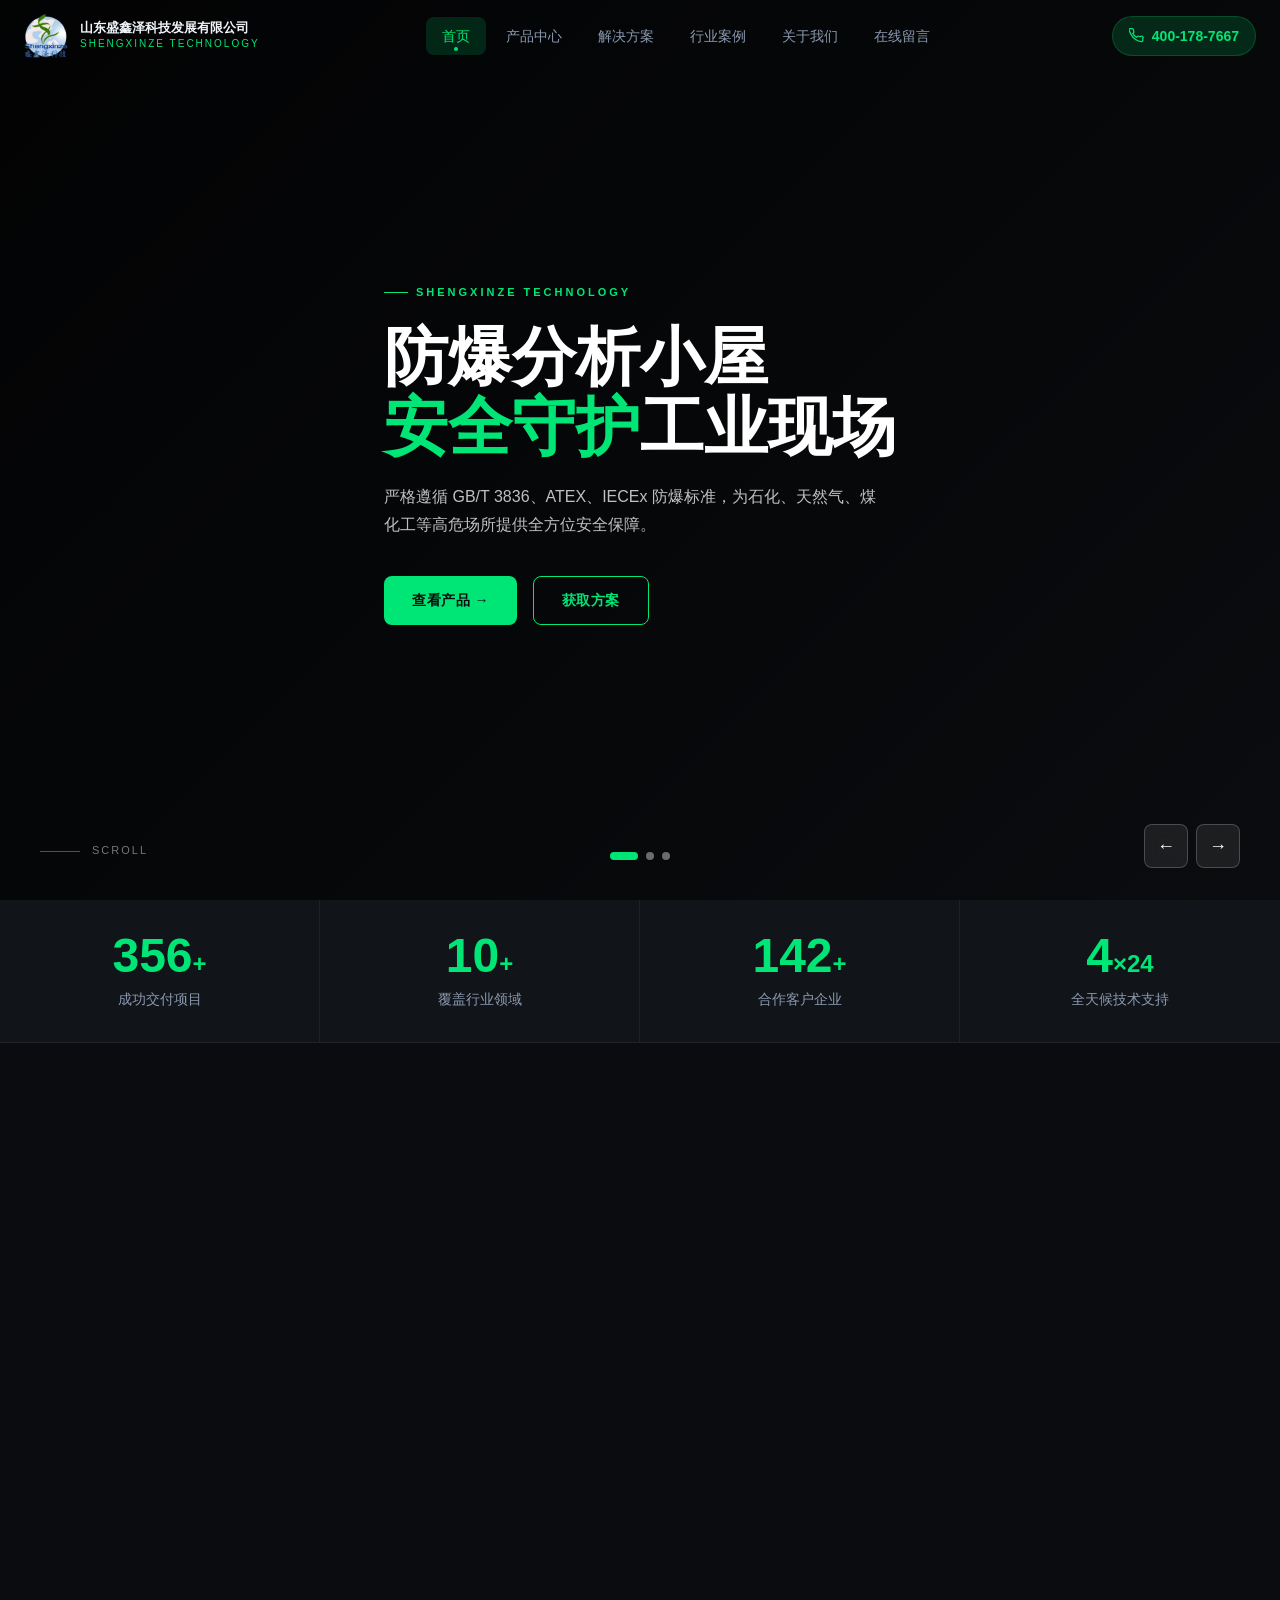
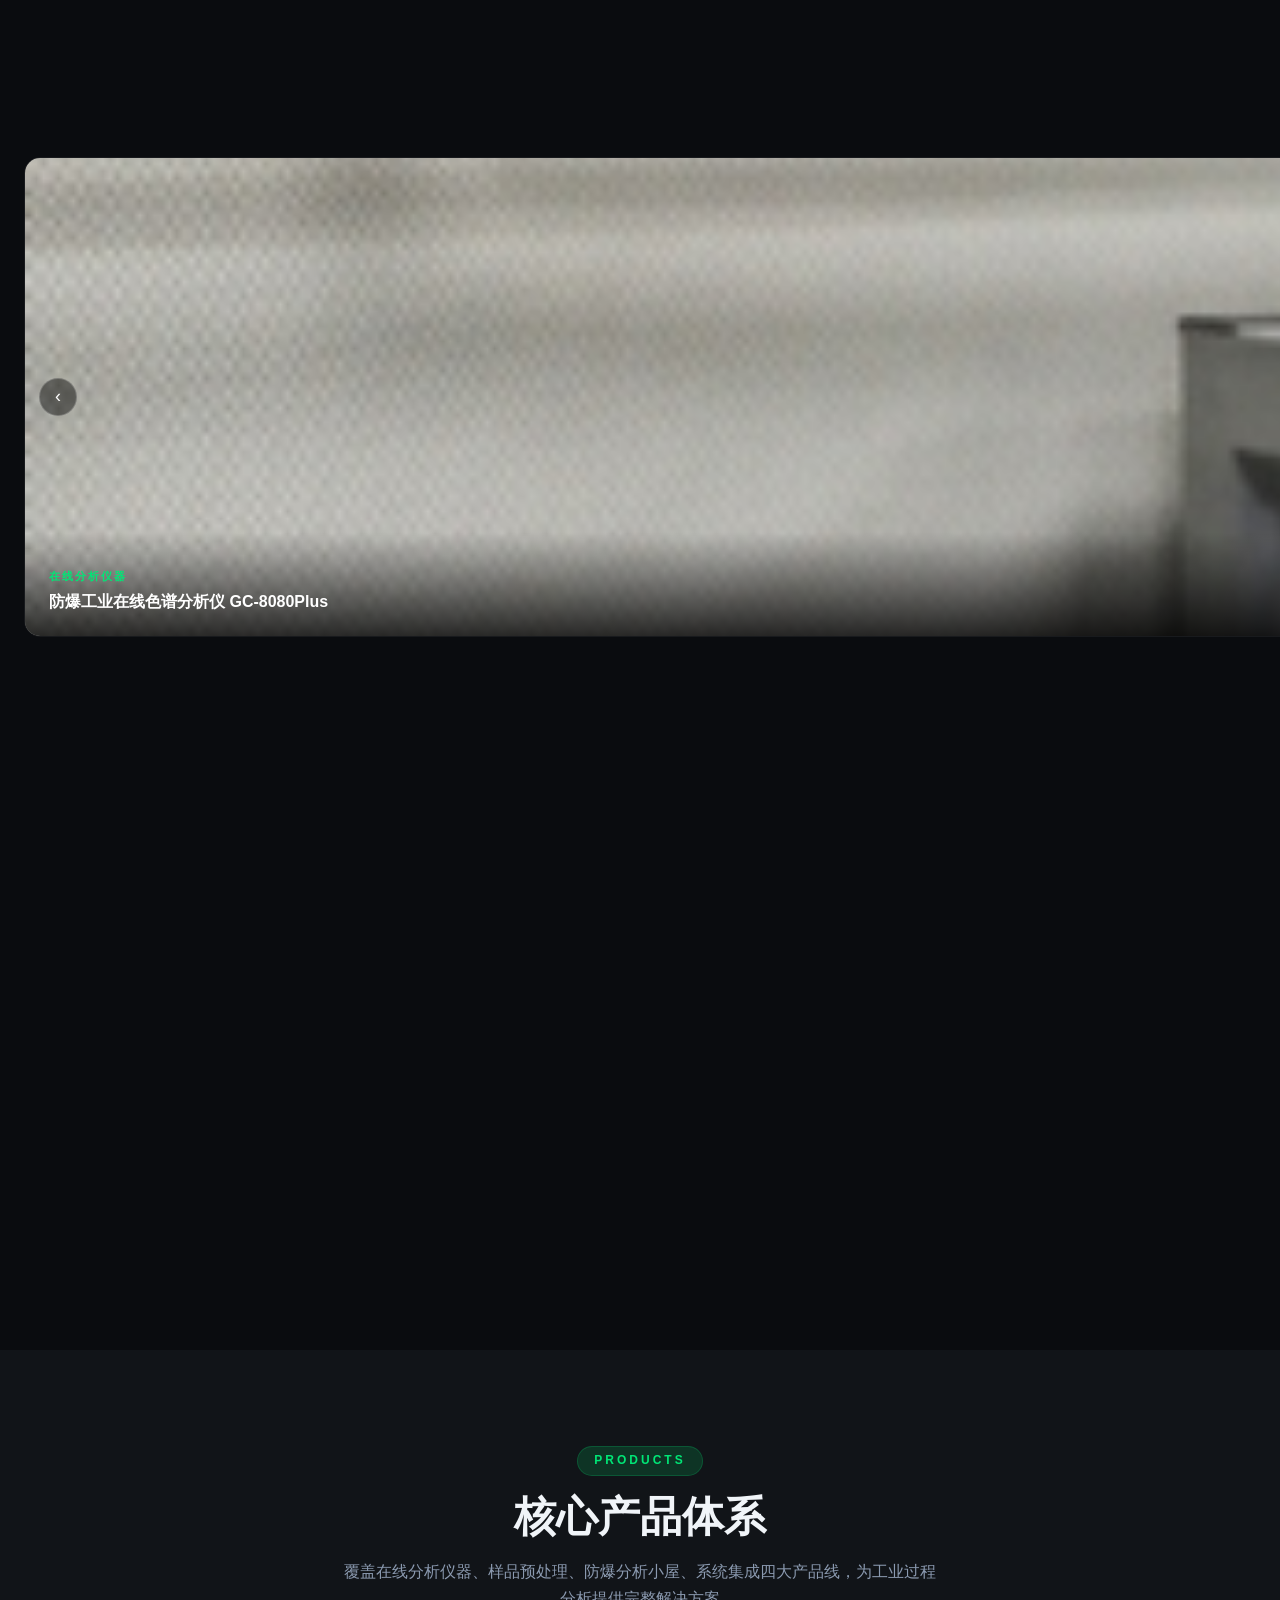
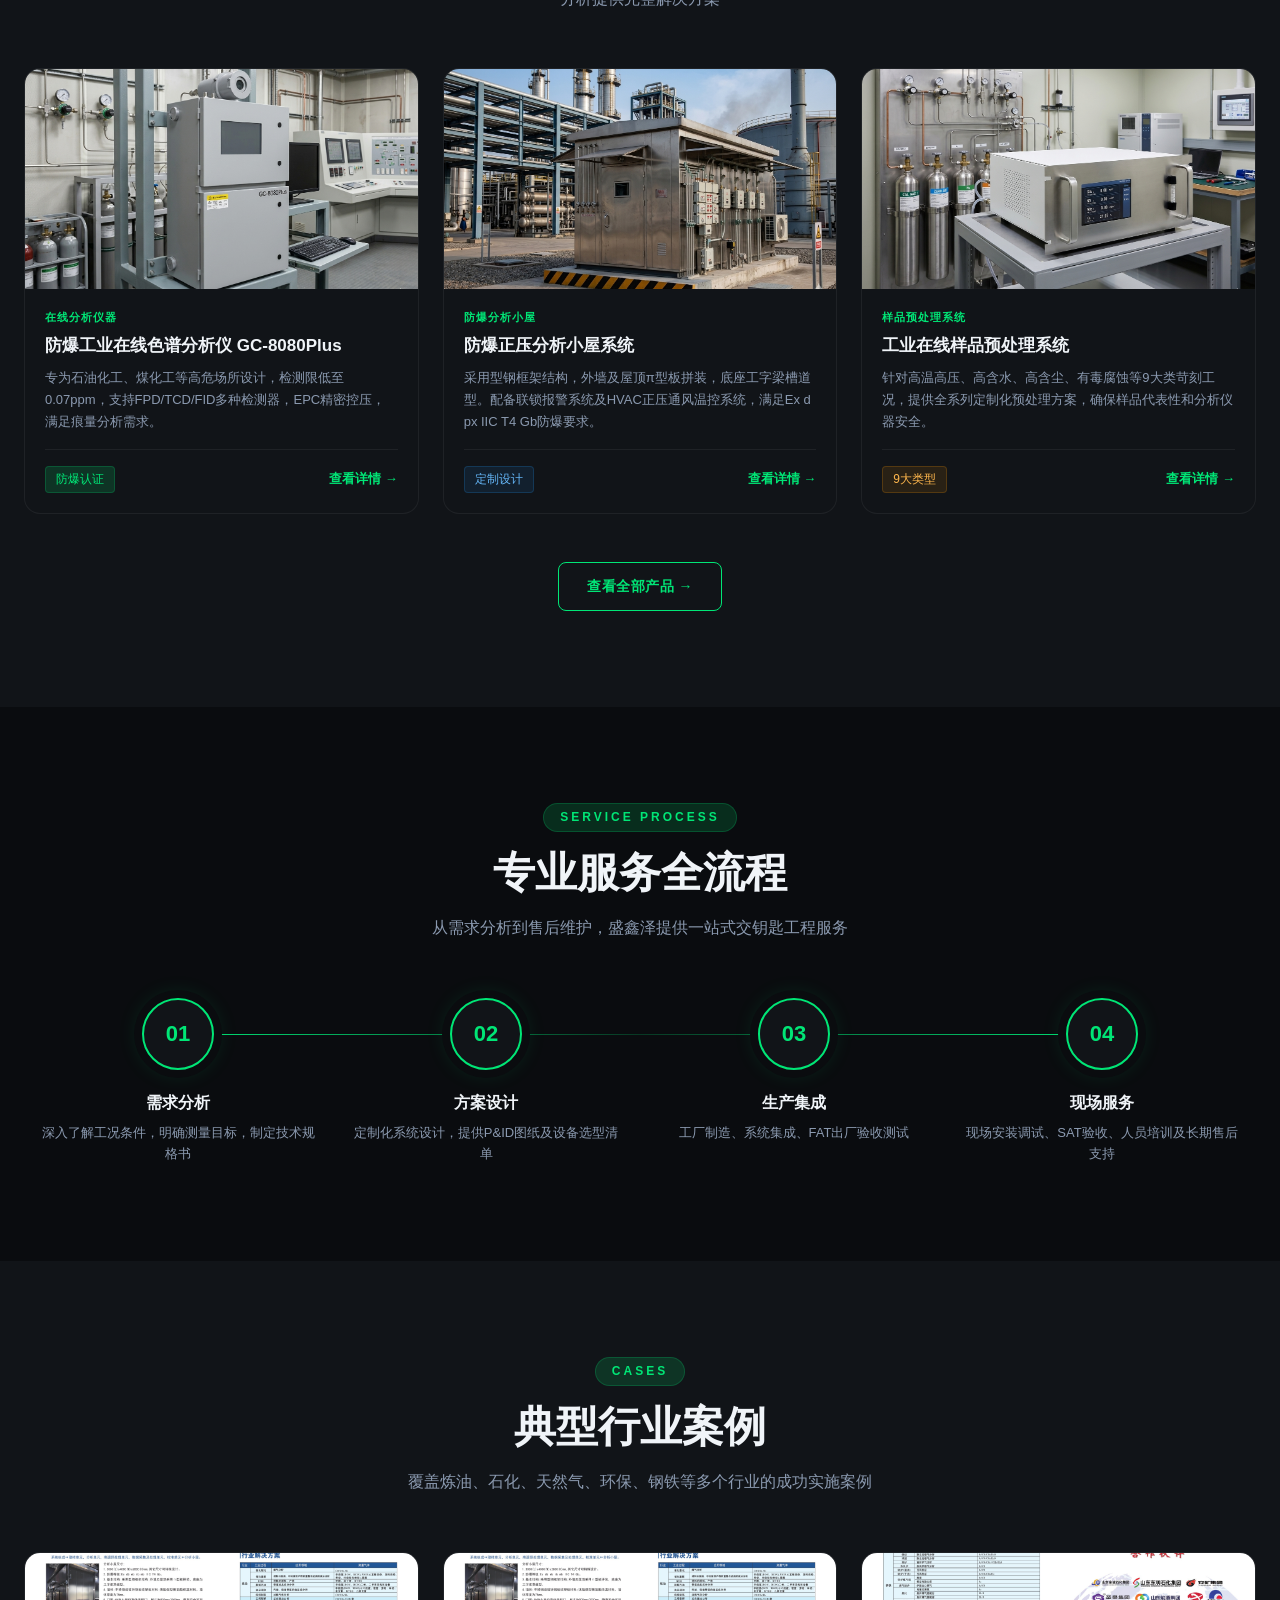
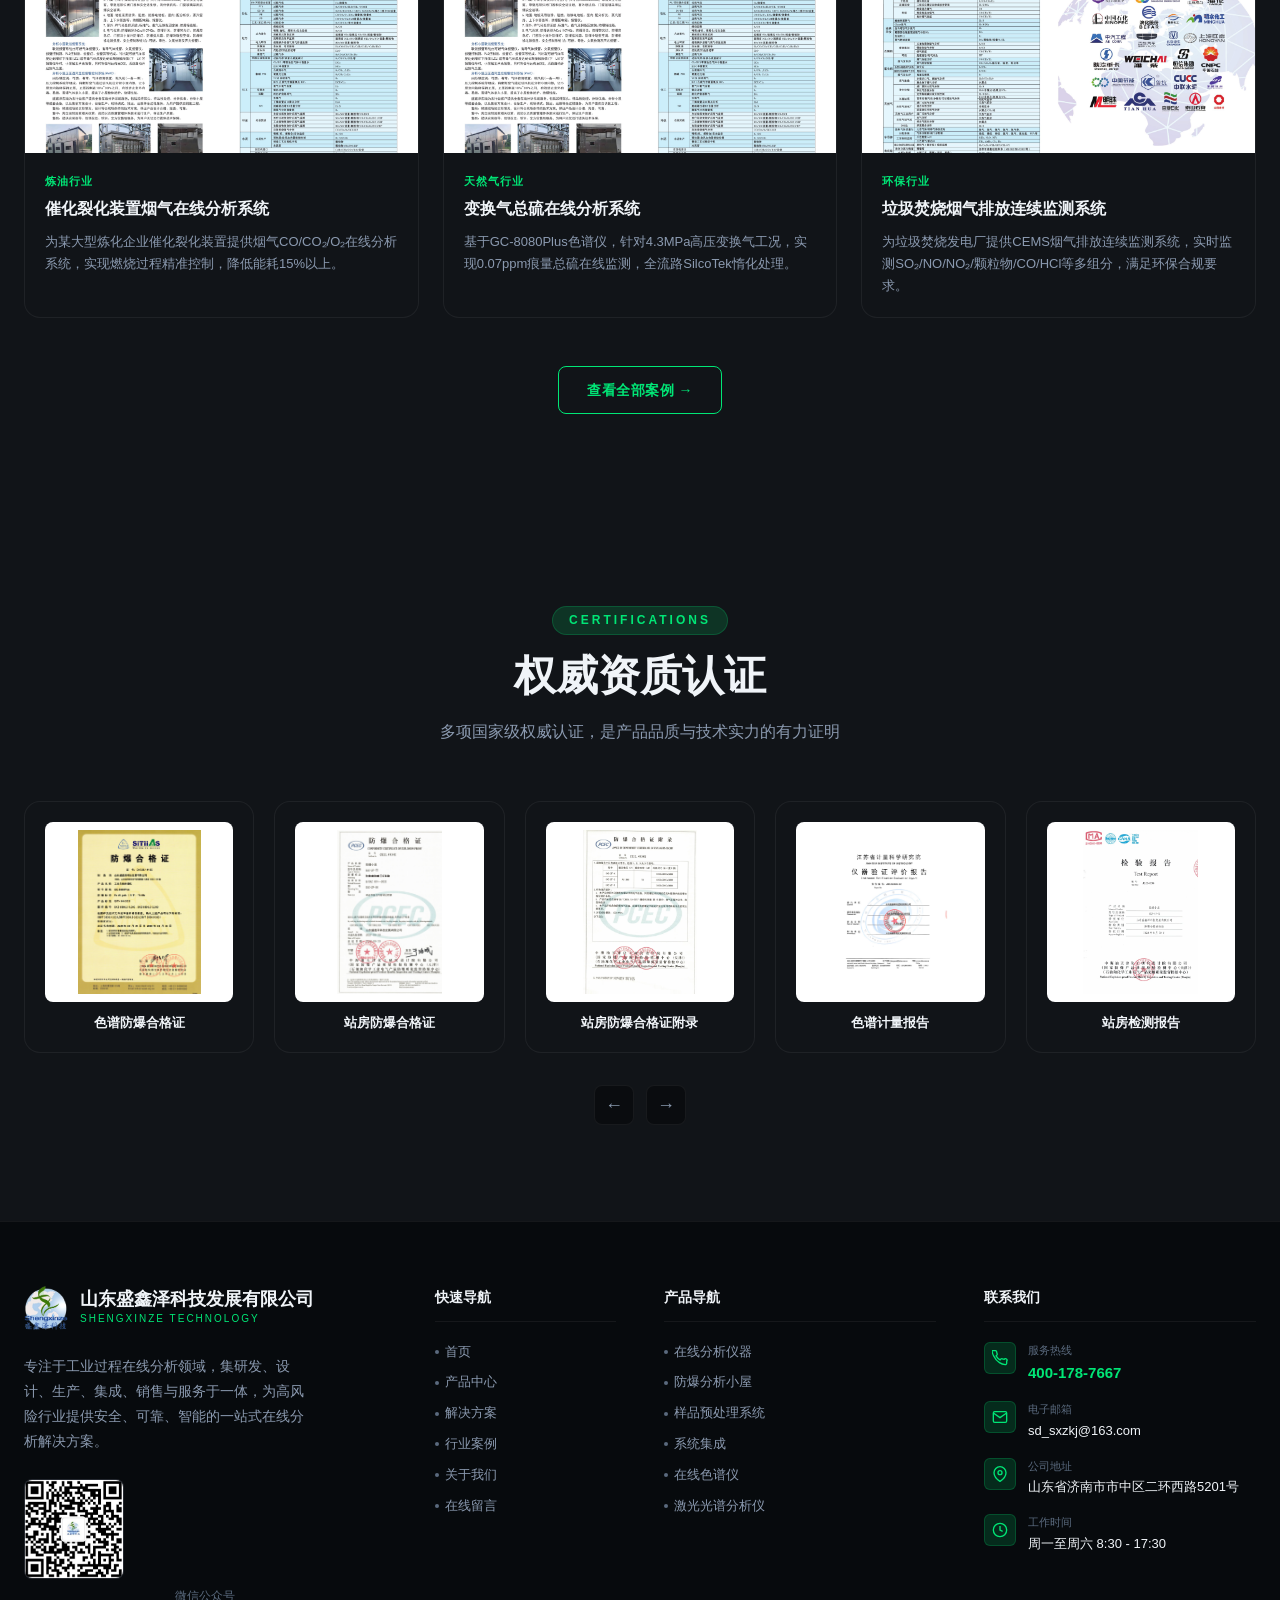
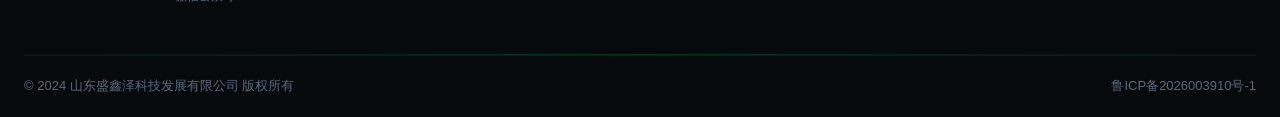
==== index.html @ 46f028b1 "fix: 轮播JS用像素宽度替代百分比，彻底修复flex子项宽度计算问题" ====
<!DOCTYPE html>
<html lang="zh-CN">
<head>
  <meta charset="UTF-8">
  <meta name="viewport" content="width=device-width, initial-scale=1.0">
  <title>山东盛鑫泽科技发展有限公司 - 工业过程在线分析专家</title>
  <meta name="description" content="山东盛鑫泽科技专注工业过程在线分析，提供防爆分析小屋、样品预处理系统、系统集成及在线分析仪器，服务石油化工、天然气、环保等行业。">
  <link rel="stylesheet" href="assets/css/style.css">
  <style>
    /* ===== 首页专属样式 ===== */
    .hero { position:relative; height:100vh; min-height:600px; overflow:hidden; }
    .hero-slides { position:relative; width:100%; height:100%; }
    .hero-slide {
      position:absolute; inset:0; opacity:0; transition:opacity 1s ease;
      background-size:cover; background-position:center;
    }
    .hero-slide.active { opacity:1; }
    .hero-slide::after {
      content:''; position:absolute; inset:0;
      background:linear-gradient(135deg,rgba(0,0,0,0.78) 0%,rgba(0,0,0,0.35) 60%,transparent 100%);
    }
    .hero-content { position:absolute; inset:0; display:flex; align-items:center; z-index:2; }
    .hero-text { max-width:640px; }
    .hero-tag {
      display:inline-flex; align-items:center; gap:8px;
      font-size:11px; font-weight:600; letter-spacing:3px;
      text-transform:uppercase; color:var(--primary); margin-bottom:20px;
    }
    .hero-tag::before { content:''; width:24px; height:1px; background:var(--primary); }
    .hero-title {
      font-size:clamp(36px,5.5vw,64px); font-weight:800;
      line-height:1.1; color:#fff; margin-bottom:20px;
    }
    .hero-title span { color:var(--primary); }
    .hero-desc { font-size:16px; color:rgba(255,255,255,0.75); line-height:1.8; margin-bottom:36px; max-width:500px; }
    .hero-actions { display:flex; gap:16px; flex-wrap:wrap; }
    .hero-indicators {
      position:absolute; bottom:40px; left:50%; transform:translateX(-50%);
      display:flex; gap:8px; z-index:3;
    }
    .hero-dot {
      width:8px; height:8px; border-radius:4px;
      background:rgba(255,255,255,0.4); transition:all 0.3s; cursor:pointer;
    }
    .hero-dot.active { width:28px; background:var(--primary); }
    .hero-arrows { position:absolute; bottom:32px; right:40px; display:flex; gap:8px; z-index:3; }
    .hero-arrow {
      width:44px; height:44px; border-radius:8px;
      border:1px solid rgba(255,255,255,0.2); background:rgba(255,255,255,0.08);
      backdrop-filter:blur(8px); display:flex; align-items:center; justify-content:center;
      color:#fff; font-size:18px; cursor:pointer; transition:var(--transition);
    }
    .hero-arrow:hover { background:var(--primary-glow); border-color:var(--primary); color:var(--primary); }
    .hero-scroll {
      position:absolute; bottom:40px; left:40px; z-index:3;
      display:flex; align-items:center; gap:12px;
      font-size:11px; letter-spacing:2px; color:rgba(255,255,255,0.45); text-transform:uppercase;
    }
    .hero-scroll-line { width:40px; height:1px; background:rgba(255,255,255,0.3); position:relative; overflow:hidden; }
    .hero-scroll-line::after {
      content:''; position:absolute; top:0; left:-100%; width:100%; height:100%;
      background:var(--primary); animation:scrollLine 2s infinite;
    }
    @keyframes scrollLine { to { left:100%; } }

    /* 统计栏 */
    .stats-bar { background:var(--bg-card); border-bottom:1px solid var(--border-subtle); }
    .stats-inner {
      display:grid; grid-template-columns:repeat(4,1fr);
      max-width:1280px; margin:0 auto;
    }
    .stat-item { padding:32px 24px; text-align:center; border-right:1px solid var(--border-subtle); }
    .stat-item:last-child { border-right:none; }

    /* 关于我们 */
    .about-grid { display:grid; grid-template-columns:1fr 1fr; gap:80px; align-items:center; }
    .about-img-wrap { position:relative; }
    .about-img { width:100%; border-radius:var(--radius-lg); border:1px solid var(--border-subtle); object-fit:cover; height:480px; }

    /* 首页公司介绍 - 产品图片轮播 */
    .home-prod-slider { position:relative; border-radius:var(--radius-lg); overflow:hidden; height:480px; border:1px solid var(--border-subtle); }
    .home-prod-slides { display:flex; height:100%; width:400%; transition:transform 0.6s cubic-bezier(0.4,0,0.2,1); }
    .home-prod-slide { width:25%; height:100%; position:relative; flex-shrink:0; }
    .home-prod-slide img { width:100%; height:100%; object-fit:cover; display:block; }
    .home-prod-slide-caption {
      position:absolute; bottom:0; left:0; right:0;
      background:linear-gradient(transparent, rgba(0,0,0,0.78));
      padding:36px 24px 22px;
      color:#fff;
    }
    .home-prod-slide-caption .cap-tag { font-size:11px; font-weight:700; letter-spacing:2px; color:var(--primary); text-transform:uppercase; margin-bottom:6px; }
    .home-prod-slide-caption .cap-name { font-size:16px; font-weight:700; line-height:1.4; }
    .home-prod-dots { position:absolute; bottom:18px; right:20px; display:flex; gap:6px; z-index:5; }
    .home-prod-dot { width:8px; height:8px; border-radius:50%; background:rgba(255,255,255,0.4); cursor:pointer; transition:var(--transition); border:none; padding:0; }
    .home-prod-dot.active { background:var(--primary); width:22px; border-radius:4px; }
    .home-prod-arrow { position:absolute; top:50%; transform:translateY(-50%); z-index:5; width:38px; height:38px; border-radius:50%; background:rgba(0,0,0,0.45); border:1px solid rgba(255,255,255,0.2); color:#fff; font-size:18px; cursor:pointer; display:flex; align-items:center; justify-content:center; transition:var(--transition); }
    .home-prod-arrow:hover { background:var(--primary); border-color:var(--primary); color:#000; }
    .home-prod-arrow.prev { left:14px; }
    .home-prod-arrow.next { right:14px; }
    .about-features { display:grid; grid-template-columns:1fr 1fr; gap:16px; margin-top:32px; }
    .about-feature {
      background:var(--bg-card); border:1px solid var(--border-subtle);
      border-radius:var(--radius); padding:16px; transition:var(--transition);
    }
    .about-feature:hover { border-color:var(--border); }
    .about-feature-icon { font-size:24px; margin-bottom:8px; }
    .about-feature-title { font-size:14px; font-weight:700; color:var(--text-white); margin-bottom:4px; }
    .about-feature-desc { font-size:12px; color:var(--text-gray); line-height:1.6; }

    /* 服务流程 */
    .process-grid { display:grid; grid-template-columns:repeat(4,1fr); gap:0; position:relative; }
    .process-grid::before {
      content:''; position:absolute; top:36px; left:12.5%; right:12.5%; height:1px;
      background:linear-gradient(90deg,var(--primary),rgba(0,230,118,0.2),var(--primary)); z-index:0;
    }
    .process-item { text-align:center; padding:0 16px; position:relative; z-index:1; }
    .process-num {
      width:72px; height:72px; border-radius:50%;
      background:var(--bg-card); border:2px solid var(--primary);
      display:flex; align-items:center; justify-content:center;
      font-size:22px; font-weight:800; color:var(--primary);
      margin:0 auto 20px;
      box-shadow:0 0 0 8px var(--bg-dark),0 0 24px rgba(0,230,118,0.2);
    }
    .process-title { font-size:16px; font-weight:700; margin-bottom:8px; }
    .process-desc { font-size:13px; color:var(--text-gray); line-height:1.6; }

    /* 资质滑动 */
    .certs-section { background:var(--bg-card); }
    .certs-slider-wrap { overflow:hidden; }
    .certs-slider { display:flex; gap:20px; transition:transform 0.5s ease; }
    .cert-slide-item { flex:0 0 calc(20% - 16px); min-width:180px; }
    .certs-nav { display:flex; justify-content:center; gap:12px; margin-top:32px; }
    .certs-nav-btn {
      width:40px; height:40px; border-radius:8px;
      border:1px solid var(--border-subtle); background:var(--bg-dark);
      display:flex; align-items:center; justify-content:center;
      color:var(--text-gray); font-size:18px; cursor:pointer; transition:var(--transition);
    }
    .certs-nav-btn:hover { border-color:var(--primary); color:var(--primary); background:var(--primary-glow); }


    @media(max-width:1024px){
      .about-grid { grid-template-columns:1fr; gap:48px; }
      .about-img { height:320px; }
      .about-badge { bottom:-10px; right:10px; }
      .stats-inner { grid-template-columns:repeat(2,1fr); }
      .stat-item:nth-child(2){ border-right:none; }
      .stat-item:nth-child(3){ border-top:1px solid var(--border-subtle); }
      .process-grid { grid-template-columns:repeat(2,1fr); gap:32px; }
      .process-grid::before { display:none; }
      .cert-slide-item { flex:0 0 calc(33.33% - 14px); }
    }
    @media(max-width:768px){
      .hero-scroll,.hero-arrows { display:none; }
      .about-features { grid-template-columns:1fr; }
      .process-grid { grid-template-columns:1fr; }
      .cert-slide-item { flex:0 0 calc(50% - 10px); }
    }
  </style>
</head>
<body>

<!-- ===== 导航栏 ===== -->
<nav class="navbar" id="navbar">
  <div class="navbar-inner">
    <a href="index.html" class="navbar-logo">
      <img src="assets/images/logo.png" alt="盛鑫泽科技" class="logo-icon-img">
      <div class="logo-text">
        <span class="logo-name">山东盛鑫泽科技发展有限公司</span>
        <span class="logo-en">SHENGXINZE TECHNOLOGY</span>
      </div>
    </a>
    <div class="navbar-menu">
      <a href="index.html" class="nav-link active">首页</a>
      <a href="products.html" class="nav-link">产品中心</a>
      <a href="solutions.html" class="nav-link">解决方案</a>
      <a href="cases.html" class="nav-link">行业案例</a>
      <a href="about.html" class="nav-link">关于我们</a>
      <a href="contact.html" class="nav-link">在线留言</a>
    </div>
    <a href="tel:4001787667" class="navbar-hotline">
      <svg width="15" height="15" viewBox="0 0 24 24" fill="none" stroke="currentColor" stroke-width="2"><path d="M22 16.92v3a2 2 0 01-2.18 2 19.79 19.79 0 01-8.63-3.07A19.5 19.5 0 013.07 9.81a19.79 19.79 0 01-3.07-8.68A2 2 0 012 .99h3a2 2 0 012 1.72c.127.96.361 1.903.7 2.81a2 2 0 01-.45 2.11L6.09 8.91a16 16 0 006 6l1.27-1.27a2 2 0 012.11-.45c.907.339 1.85.573 2.81.7A2 2 0 0122 16.92z"/></svg>
      400-178-7667
    </a>
    <button class="hamburger" aria-label="菜单"><span></span><span></span><span></span></button>
  </div>
</nav>
<div class="mobile-menu">
  <a href="index.html" class="mobile-nav-link active">首页</a>
  <a href="products.html" class="mobile-nav-link">产品中心</a>
  <a href="solutions.html" class="mobile-nav-link">解决方案</a>
  <a href="cases.html" class="mobile-nav-link">行业案例</a>
  <a href="about.html" class="mobile-nav-link">关于我们</a>
  <a href="contact.html" class="mobile-nav-link">在线留言</a>
  <a href="tel:4001787667" class="mobile-nav-link" style="color:var(--primary);font-weight:600;">📞 400-178-7667</a>
</div>

<!-- ===== 轮播Banner ===== -->
<section class="hero">
  <div class="hero-slides">
    <div class="hero-slide active" style="background-image:url('assets/images/banners/banner1.jpg')">
      <div class="hero-content"><div class="container"><div class="hero-text">
        <div class="hero-tag">SHENGXINZE TECHNOLOGY</div>
        <h1 class="hero-title">防爆分析小屋<br><span>安全守护</span>工业现场</h1>
        <p class="hero-desc">严格遵循 GB/T 3836、ATEX、IECEx 防爆标准，为石化、天然气、煤化工等高危场所提供全方位安全保障。</p>
        <div class="hero-actions">
          <a href="products.html" class="btn btn-primary">查看产品 →</a>
          <a href="contact.html" class="btn btn-outline">获取方案</a>
        </div>
      </div></div></div>
    </div>
    <div class="hero-slide" style="background-image:url('assets/images/banners/banner2.jpg')">
      <div class="hero-content"><div class="container"><div class="hero-text">
        <div class="hero-tag">ONLINE ANALYSIS INSTRUMENTS</div>
        <h1 class="hero-title">在线分析仪器<br><span>精准测量</span>工艺过程</h1>
        <p class="hero-desc">GC-8080Plus 工业在线色谱分析仪，检测限低至 0.07ppm，满足炼油、石化、天然气等行业痕量分析需求。</p>
        <div class="hero-actions">
          <a href="products.html" class="btn btn-primary">了解产品 →</a>
          <a href="cases.html" class="btn btn-outline">查看案例</a>
        </div>
      </div></div></div>
    </div>
    <div class="hero-slide" style="background-image:url('assets/images/banners/banner3.jpg')">
      <div class="hero-content"><div class="container"><div class="hero-text">
        <div class="hero-tag">SAMPLE PRETREATMENT SYSTEM</div>
        <h1 class="hero-title">样品预处理系统<br><span>可靠保障</span>分析精度</h1>
        <p class="hero-desc">针对高温、高压、高含尘等苛刻工况，提供9大类定制化预处理解决方案，确保样品完整性与分析准确性。</p>
        <div class="hero-actions">
          <a href="solutions.html" class="btn btn-primary">解决方案 →</a>
          <a href="contact.html" class="btn btn-outline">联系我们</a>
        </div>
      </div></div></div>
    </div>
  </div>
  <div class="hero-indicators">
    <div class="hero-dot active" data-index="0"></div>
    <div class="hero-dot" data-index="1"></div>
    <div class="hero-dot" data-index="2"></div>
  </div>
  <div class="hero-arrows">
    <button class="hero-arrow" id="heroPrev">&#8592;</button>
    <button class="hero-arrow" id="heroNext">&#8594;</button>
  </div>
  <div class="hero-scroll"><div class="hero-scroll-line"></div>SCROLL</div>
</section>

<!-- ===== 统计数据 ===== -->
<div class="stats-bar">
  <div class="stats-inner">
    <div class="stat-item fade-in">
      <div class="stat-number"><span data-count="500">0</span><span class="stat-unit">+</span></div>
      <div class="stat-label">成功交付项目</div>
    </div>
    <div class="stat-item fade-in fade-in-delay-1">
      <div class="stat-number"><span data-count="15">0</span><span class="stat-unit">+</span></div>
      <div class="stat-label">覆盖行业领域</div>
    </div>
    <div class="stat-item fade-in fade-in-delay-2">
      <div class="stat-number"><span data-count="200">0</span><span class="stat-unit">+</span></div>
      <div class="stat-label">合作客户企业</div>
    </div>
    <div class="stat-item fade-in fade-in-delay-3">
      <div class="stat-number"><span data-count="7">0</span><span class="stat-unit">×24</span></div>
      <div class="stat-label">全天候技术支持</div>
    </div>
  </div>
</div>

<!-- ===== 关于我们 ===== -->
<section class="section" style="background:var(--bg-dark);">
  <div class="container">
    <div class="about-grid">
      <!-- 产品图片轮播 -->
      <div class="about-img-wrap fade-in">
        <div class="home-prod-slider" id="homeProdSlider" style="overflow:hidden;position:relative;width:100%;max-width:100%;">
          <div class="home-prod-slides" id="homeProdSlides" style="display:flex;height:100%;transition:transform 0.6s cubic-bezier(0.4,0,0.2,1);">
            <div class="home-prod-slide" style="min-width:100%;flex-shrink:0;height:100%;position:relative;">
              <img src="assets/images/products/prod_gc8080.png" alt="防爆工业在线色谱分析仪 GC-8080Plus">
              <div class="home-prod-slide-caption">
                <div class="cap-tag">在线分析仪器</div>
                <div class="cap-name">防爆工业在线色谱分析仪 GC-8080Plus</div>
              </div>
            </div>
            <div class="home-prod-slide" style="min-width:100%;flex-shrink:0;height:100%;position:relative;">
              <img src="assets/images/products/prod_uv.png" alt="在线紫外光谱气体分析仪（DOAS）">
              <div class="home-prod-slide-caption">
                <div class="cap-tag">在线分析仪器</div>
                <div class="cap-name">在线紫外光谱气体分析仪（DOAS）</div>
              </div>
            </div>
            <div class="home-prod-slide" style="min-width:100%;flex-shrink:0;height:100%;position:relative;">
              <img src="assets/images/products/prod_infrared.png" alt="在线红外光谱气体分析仪（NDIR）">
              <div class="home-prod-slide-caption">
                <div class="cap-tag">在线分析仪器</div>
                <div class="cap-name">在线红外光谱气体分析仪（NDIR）</div>
              </div>
            </div>
            <div class="home-prod-slide" style="min-width:100%;flex-shrink:0;height:100%;position:relative;">
              <img src="assets/images/products/prod_shelter.png" alt="防爆正压分析小屋系统">
              <div class="home-prod-slide-caption">
                <div class="cap-tag">防爆分析小屋</div>
                <div class="cap-name">防爆正压分析小屋系统</div>
              </div>
            </div>
          </div>
          <button class="home-prod-arrow prev" id="homeProdPrev">&#8249;</button>
          <button class="home-prod-arrow next" id="homeProdNext">&#8250;</button>
          <div class="home-prod-dots" id="homeProdDots">
            <button class="home-prod-dot active" data-idx="0"></button>
            <button class="home-prod-dot" data-idx="1"></button>
            <button class="home-prod-dot" data-idx="2"></button>
            <button class="home-prod-dot" data-idx="3"></button>
          </div>
        </div>
      </div>
      <div class="fade-in fade-in-delay-1">
        <div class="section-tag">ABOUT US</div>
        <h2 class="section-title" style="text-align:left;margin-bottom:20px;">引领工业安全与<br>智能化分析新纪元</h2>
        <p style="color:var(--text-gray);line-height:1.9;margin-bottom:24px;font-size:15px;">
          山东盛鑫泽科技发展有限公司是一家专注于工业过程在线分析领域，集研发、设计、生产、集成、销售与服务于一体的高科技技术企业。公司深耕于防爆分析小屋、样品预处理系统、系统集成及在线分析仪器等核心业务，致力于为石油、化工、天然气、制药、环保等高风险、高要求行业提供安全、可靠、智能的一站式在线分析解决方案。
        </p>
        <div class="about-features">
          <div class="about-feature"><div class="about-feature-icon">🛡️</div><div class="about-feature-title">防爆安全保障</div><div class="about-feature-desc">严格遵循国际防爆标准，全系产品通过防爆认证</div></div>
          <div class="about-feature"><div class="about-feature-icon">⚙️</div><div class="about-feature-title">定制化设计</div><div class="about-feature-desc">深入分析工况需求，提供量身定制的解决方案</div></div>
          <div class="about-feature"><div class="about-feature-icon">🔬</div><div class="about-feature-title">技术研发实力</div><div class="about-feature-desc">自主研发核心技术，持续迭代产品性能</div></div>
          <div class="about-feature"><div class="about-feature-icon">🤝</div><div class="about-feature-title">全程技术服务</div><div class="about-feature-desc">售前方案设计到售后运维，全生命周期服务</div></div>
        </div>
        <div style="margin-top:32px;"><a href="about.html" class="btn btn-outline">了解更多 →</a></div>
      </div>
    </div>
  </div>
</section>

<!-- ===== 产品中心预览 ===== -->
<section class="section" style="background:var(--bg-card);">
  <div class="container">
    <div class="section-header fade-in">
      <div class="section-tag">PRODUCTS</div>
      <h2 class="section-title">核心产品体系</h2>
      <p class="section-subtitle">覆盖在线分析仪器、样品预处理、防爆分析小屋、系统集成四大产品线，为工业过程分析提供完整解决方案</p>
    </div>
    <div class="grid-3">
      <div class="product-card fade-in">
        <img src="assets/images/products/prod_gc8080.png" alt="防爆工业在线色谱分析仪" class="product-card-img">
        <div class="product-card-body">
          <div class="product-card-category">在线分析仪器</div>
          <h3 class="product-card-title">防爆工业在线色谱分析仪 GC-8080Plus</h3>
          <p class="product-card-desc">专为石油化工、煤化工等高危场所设计，检测限低至0.07ppm，支持FPD/TCD/FID多种检测器，EPC精密控压，满足痕量分析需求。</p>
          <div class="product-card-footer">
            <span class="badge badge-green">防爆认证</span>
            <a href="product-detail.html?id=gc8080" class="product-card-link">查看详情 →</a>
          </div>
        </div>
      </div>
      <div class="product-card fade-in fade-in-delay-1">
        <img src="assets/images/products/prod_shelter.png" alt="防爆分析小屋" class="product-card-img">
        <div class="product-card-body">
          <div class="product-card-category">防爆分析小屋</div>
          <h3 class="product-card-title">防爆正压分析小屋系统</h3>
          <p class="product-card-desc">采用型钢框架结构，外墙及屋顶π型板拼装，底座工字梁槽道型。配备联锁报警系统及HVAC正压通风温控系统，满足Ex d px IIC T4 Gb防爆要求。</p>
          <div class="product-card-footer">
            <span class="badge badge-blue">定制设计</span>
            <a href="product-detail.html?id=cabin" class="product-card-link">查看详情 →</a>
          </div>
        </div>
      </div>
      <div class="product-card fade-in fade-in-delay-2">
        <img src="assets/images/products/prod_uv.png" alt="样品预处理系统" class="product-card-img">
        <div class="product-card-body">
          <div class="product-card-category">样品预处理系统</div>
          <h3 class="product-card-title">工业在线样品预处理系统</h3>
          <p class="product-card-desc">针对高温高压、高含水、高含尘、有毒腐蚀等9大类苛刻工况，提供全系列定制化预处理方案，确保样品代表性和分析仪器安全。</p>
          <div class="product-card-footer">
            <span class="badge badge-orange">9大类型</span>
            <a href="product-detail.html?id=pretreatment" class="product-card-link">查看详情 →</a>
          </div>
        </div>
      </div>
    </div>
    <div style="text-align:center;margin-top:48px;" class="fade-in">
      <a href="products.html" class="btn btn-outline">查看全部产品 →</a>
    </div>
  </div>
</section>

<!-- ===== 服务流程 ===== -->
<section class="section" style="background:var(--bg-dark);">
  <div class="container">
    <div class="section-header fade-in">
      <div class="section-tag">SERVICE PROCESS</div>
      <h2 class="section-title">专业服务全流程</h2>
      <p class="section-subtitle">从需求分析到售后维护，盛鑫泽提供一站式交钥匙工程服务</p>
    </div>
    <div class="process-grid">
      <div class="process-item fade-in"><div class="process-num">01</div><div class="process-title">需求分析</div><p class="process-desc">深入了解工况条件，明确测量目标，制定技术规格书</p></div>
      <div class="process-item fade-in fade-in-delay-1"><div class="process-num">02</div><div class="process-title">方案设计</div><p class="process-desc">定制化系统设计，提供P&amp;ID图纸及设备选型清单</p></div>
      <div class="process-item fade-in fade-in-delay-2"><div class="process-num">03</div><div class="process-title">生产集成</div><p class="process-desc">工厂制造、系统集成、FAT出厂验收测试</p></div>
      <div class="process-item fade-in fade-in-delay-3"><div class="process-num">04</div><div class="process-title">现场服务</div><p class="process-desc">现场安装调试、SAT验收、人员培训及长期售后支持</p></div>
    </div>
  </div>
</section>

<!-- ===== 行业案例预览 ===== -->
<section class="section" style="background:var(--bg-card);">
  <div class="container">
    <div class="section-header fade-in">
      <div class="section-tag">CASES</div>
      <h2 class="section-title">典型行业案例</h2>
      <p class="section-subtitle">覆盖炼油、石化、天然气、环保、钢铁等多个行业的成功实施案例</p>
    </div>
    <div class="grid-3">
      <div class="case-card fade-in">
        <img src="assets/images/page5.jpg" alt="炼油行业案例" class="case-card-img">
        <div class="case-card-body">
          <div class="case-card-industry">炼油行业</div>
          <h3 class="case-card-title">催化裂化装置烟气在线分析系统</h3>
          <p class="case-card-desc">为某大型炼化企业催化裂化装置提供烟气CO/CO₂/O₂在线分析系统，实现燃烧过程精准控制，降低能耗15%以上。</p>
        </div>
      </div>
      <div class="case-card fade-in fade-in-delay-1">
        <img src="assets/images/page5.jpg" alt="天然气行业案例" class="case-card-img">
        <div class="case-card-body">
          <div class="case-card-industry">天然气行业</div>
          <h3 class="case-card-title">变换气总硫在线分析系统</h3>
          <p class="case-card-desc">基于GC-8080Plus色谱仪，针对4.3MPa高压变换气工况，实现0.07ppm痕量总硫在线监测，全流路SilcoTek惰化处理。</p>
        </div>
      </div>
      <div class="case-card fade-in fade-in-delay-2">
        <img src="assets/images/page6.jpg" alt="环保行业案例" class="case-card-img">
        <div class="case-card-body">
          <div class="case-card-industry">环保行业</div>
          <h3 class="case-card-title">垃圾焚烧烟气排放连续监测系统</h3>
          <p class="case-card-desc">为垃圾焚烧发电厂提供CEMS烟气排放连续监测系统，实时监测SO₂/NO/NO₂/颗粒物/CO/HCl等多组分，满足环保合规要求。</p>
        </div>
      </div>
    </div>
    <div style="text-align:center;margin-top:48px;" class="fade-in">
      <a href="cases.html" class="btn btn-outline">查看全部案例 →</a>
    </div>
  </div>
</section>

<!-- ===== 公司资质 ===== -->
<section class="section certs-section">
  <div class="container">
    <div class="section-header fade-in">
      <div class="section-tag">CERTIFICATIONS</div>
      <h2 class="section-title">权威资质认证</h2>
      <p class="section-subtitle">多项国家级权威认证，是产品品质与技术实力的有力证明</p>
    </div>
    <div class="certs-slider-wrap fade-in">
      <div class="certs-slider" id="certsSlider">
        <div class="cert-slide-item"><div class="cert-card"><img src="assets/images/certs/cert01_色谱防爆合格证.jpg" alt="色谱防爆合格证" class="cert-card-img"><div class="cert-card-name">色谱防爆合格证</div></div></div>
        <div class="cert-slide-item"><div class="cert-card"><img src="assets/images/certs/cert02_站房防爆合格证.jpg" alt="站房防爆合格证" class="cert-card-img"><div class="cert-card-name">站房防爆合格证</div></div></div>
        <div class="cert-slide-item"><div class="cert-card"><img src="assets/images/certs/cert03_站房防爆合格证附录.webp" alt="站房防爆合格证附录" class="cert-card-img"><div class="cert-card-name">站房防爆合格证附录</div></div></div>
        <div class="cert-slide-item"><div class="cert-card"><img src="assets/images/certs/cert04_色谱计量报告.jpg" alt="色谱计量报告" class="cert-card-img"><div class="cert-card-name">色谱计量报告</div></div></div>
        <div class="cert-slide-item"><div class="cert-card"><img src="assets/images/certs/cert05_站房检测报告.webp" alt="站房检测报告" class="cert-card-img"><div class="cert-card-name">站房检测报告</div></div></div>
        <div class="cert-slide-item"><div class="cert-card"><img src="assets/images/certs/cert06_质量管理体系认证.webp" alt="质量管理体系认证" class="cert-card-img"><div class="cert-card-name">质量管理体系认证</div></div></div>
        <div class="cert-slide-item"><div class="cert-card"><img src="assets/images/certs/cert07_环境管理体系认证.webp" alt="环境管理体系认证" class="cert-card-img"><div class="cert-card-name">环境管理体系认证</div></div></div>
        <div class="cert-slide-item"><div class="cert-card"><img src="assets/images/certs/cert08_职业健康管理体系认证.webp" alt="职业健康管理体系认证" class="cert-card-img"><div class="cert-card-name">职业健康管理体系认证</div></div></div>
        <div class="cert-slide-item"><div class="cert-card"><img src="assets/images/certs/cert09_软著-工业在线分析系统.png" alt="软著-工业在线分析系统" class="cert-card-img"><div class="cert-card-name">软著·工业在线分析系统</div></div></div>
        <div class="cert-slide-item"><div class="cert-card"><img src="assets/images/certs/cert10_软著-数字化智能监测分析站房软件.webp" alt="软著-数字化智能监测分析站房软件" class="cert-card-img"><div class="cert-card-name">软著·数字化智能监测分析站房</div></div></div>
        <div class="cert-slide-item"><div class="cert-card"><img src="assets/images/certs/cert11_软著-污染排放监测平台.png" alt="软著-污染排放监测平台" class="cert-card-img"><div class="cert-card-name">软著·污染排放监测平台</div></div></div>
        <div class="cert-slide-item"><div class="cert-card"><img src="assets/images/certs/cert12_软著-消防助手软件.png" alt="软著-消防助手软件" class="cert-card-img"><div class="cert-card-name">软著·消防助手软件</div></div></div>
        <div class="cert-slide-item"><div class="cert-card"><img src="assets/images/certs/cert13_企业信用评价AAA级.webp" alt="企业信用评价AAA级" class="cert-card-img"><div class="cert-card-name">企业信用评价AAA级</div></div></div>
        <div class="cert-slide-item"><div class="cert-card"><img src="assets/images/certs/cert14_企业信用等级证书.webp" alt="企业信用等级证书" class="cert-card-img"><div class="cert-card-name">企业信用等级证书</div></div></div>
        <div class="cert-slide-item"><div class="cert-card"><img src="assets/images/certs/cert15_企业资信等级证书.webp" alt="企业资信等级证书" class="cert-card-img"><div class="cert-card-name">企业资信等级证书</div></div></div>
        <div class="cert-slide-item"><div class="cert-card"><img src="assets/images/certs/cert16_政府采购优秀供应商.webp" alt="政府采购优秀供应商" class="cert-card-img"><div class="cert-card-name">政府采购优秀供应商</div></div></div>
        <div class="cert-slide-item"><div class="cert-card"><img src="assets/images/certs/cert17_质量服务诚信企业.webp" alt="质量服务诚信企业" class="cert-card-img"><div class="cert-card-name">质量服务诚信企业</div></div></div>
        <div class="cert-slide-item"><div class="cert-card"><img src="assets/images/certs/cert18_重合同守信企业.webp" alt="重合同守信企业" class="cert-card-img"><div class="cert-card-name">重合同守信企业</div></div></div>
        <div class="cert-slide-item"><div class="cert-card"><img src="assets/images/certs/cert19_诚信供应商.webp" alt="诚信供应商" class="cert-card-img"><div class="cert-card-name">诚信供应商</div></div></div>
        <div class="cert-slide-item"><div class="cert-card"><img src="assets/images/certs/cert20_诚信经营示范企业.webp" alt="诚信经营示范企业" class="cert-card-img"><div class="cert-card-name">诚信经营示范企业</div></div></div>
        <div class="cert-slide-item"><div class="cert-card"><img src="assets/images/certs/cert21_诚信企业家.webp" alt="诚信企业家" class="cert-card-img"><div class="cert-card-name">诚信企业家</div></div></div>
      </div>
    </div>
    <div class="certs-nav">
      <button class="certs-nav-btn" id="certsPrev">&#8592;</button>
      <button class="certs-nav-btn" id="certsNext">&#8594;</button>
    </div>
  </div>
</section>


<!-- ===== 页脚 ===== -->
<footer class="footer">
  <div class="container">
    <div class="footer-grid">
      <div class="footer-brand">
        <a href="index.html" class="navbar-logo" style="display:inline-flex;">
          <img src="assets/images/logo.png" alt="盛鑫泽科技" class="logo-icon-img">
          <div class="logo-text"><span class="logo-name">山东盛鑫泽科技发展有限公司</span><span class="logo-en">SHENGXINZE TECHNOLOGY</span></div>
        </a>
        <p class="footer-desc">专注于工业过程在线分析领域，集研发、设计、生产、集成、销售与服务于一体，为高风险行业提供安全、可靠、智能的一站式在线分析解决方案。</p>
        <div class="footer-qrcode">
          <img src="assets/images/qrcode_wechat.png" alt="微信公众号" style="width:100px;height:100px;border-radius:8px;border:1px solid var(--border-subtle);background:var(--bg-card2);">
          <div class="footer-qrcode-label">微信公众号</div>
        </div>
      </div>
      <div>
        <div class="footer-col-title">快速导航</div>
        <div class="footer-links">
          <a href="index.html" class="footer-link">首页</a>
          <a href="products.html" class="footer-link">产品中心</a>
          <a href="solutions.html" class="footer-link">解决方案</a>
          <a href="cases.html" class="footer-link">行业案例</a>
          <a href="about.html" class="footer-link">关于我们</a>
          <a href="contact.html" class="footer-link">在线留言</a>
        </div>
      </div>
      <div>
        <div class="footer-col-title">产品导航</div>
        <div class="footer-links">
          <a href="products.html#analyzer" class="footer-link">在线分析仪器</a>
          <a href="products.html#cabin" class="footer-link">防爆分析小屋</a>
          <a href="products.html#pretreatment" class="footer-link">样品预处理系统</a>
          <a href="products.html#integration" class="footer-link">系统集成</a>
          <a href="products.html#gc" class="footer-link">在线色谱仪</a>
          <a href="products.html#laser" class="footer-link">激光光谱分析仪</a>
        </div>
      </div>
      <div>
        <div class="footer-col-title">联系我们</div>
        <div class="footer-contact-item">
          <div class="footer-contact-icon"><svg width="16" height="16" viewBox="0 0 24 24" fill="none" stroke="var(--primary)" stroke-width="2"><path d="M22 16.92v3a2 2 0 01-2.18 2 19.79 19.79 0 01-8.63-3.07A19.5 19.5 0 013.07 9.81a19.79 19.79 0 01-3.07-8.68A2 2 0 012 .99h3a2 2 0 012 1.72c.127.96.361 1.903.7 2.81a2 2 0 01-.45 2.11L6.09 8.91a16 16 0 006 6l1.27-1.27a2 2 0 012.11-.45c.907.339 1.85.573 2.81.7A2 2 0 0122 16.92z"/></svg></div>
          <div class="footer-contact-text"><div class="footer-contact-label">服务热线</div><a href="tel:4001787667" class="footer-contact-value highlight">400-178-7667</a></div>
        </div>
        <div class="footer-contact-item">
          <div class="footer-contact-icon"><svg width="16" height="16" viewBox="0 0 24 24" fill="none" stroke="var(--primary)" stroke-width="2"><path d="M4 4h16c1.1 0 2 .9 2 2v12c0 1.1-.9 2-2 2H4c-1.1 0-2-.9-2-2V6c0-1.1.9-2 2-2z"/><polyline points="22,6 12,13 2,6"/></svg></div>
          <div class="footer-contact-text"><div class="footer-contact-label">电子邮箱</div><div class="footer-contact-value">sd_sxzkj@163.com</div></div>
        </div>
        <div class="footer-contact-item">
          <div class="footer-contact-icon"><svg width="16" height="16" viewBox="0 0 24 24" fill="none" stroke="var(--primary)" stroke-width="2"><path d="M21 10c0 7-9 13-9 13s-9-6-9-13a9 9 0 0118 0z"/><circle cx="12" cy="10" r="3"/></svg></div>
          <div class="footer-contact-text"><div class="footer-contact-label">公司地址</div><div class="footer-contact-value">山东省济南市市中区二环西路5201号</div></div>
        </div>
        <div class="footer-contact-item">
          <div class="footer-contact-icon"><svg width="16" height="16" viewBox="0 0 24 24" fill="none" stroke="var(--primary)" stroke-width="2"><circle cx="12" cy="12" r="10"/><polyline points="12 6 12 12 16 14"/></svg></div>
          <div class="footer-contact-text"><div class="footer-contact-label">工作时间</div><div class="footer-contact-value">周一至周六 8:30 - 17:30</div></div>
        </div>
      </div>
    </div>
  </div>
  <div class="divider"></div>
  <div class="container">
    <div class="footer-bottom">
      <div class="footer-copyright">© 2024 山东盛鑫泽科技发展有限公司 版权所有</div>
      <div class="footer-icp"><a href="https://beian.miit.gov.cn/" target="_blank">鲁ICP备2026003910号-1</a></div>
    </div>
  </div>
</footer>

<script src="assets/js/common.js"></script>
<script>
(function(){
  const slides=document.querySelectorAll('.hero-slide'),dots=document.querySelectorAll('.hero-dot');
  let cur=0,timer;
  function go(n){slides[cur].classList.remove('active');dots[cur].classList.remove('active');cur=(n+slides.length)%slides.length;slides[cur].classList.add('active');dots[cur].classList.add('active');}
  function auto(){timer=setInterval(()=>go(cur+1),5000);}
  function reset(){clearInterval(timer);auto();}
  document.getElementById('heroNext').addEventListener('click',()=>{go(cur+1);reset();});
  document.getElementById('heroPrev').addEventListener('click',()=>{go(cur-1);reset();});
  dots.forEach(d=>d.addEventListener('click',()=>{go(parseInt(d.dataset.index));reset();}));
  auto();
})();
(function(){
  const slider=document.getElementById('certsSlider');
  if(!slider)return;
  let pos=0;
  function getItemW(){return slider.children[0]?slider.children[0].offsetWidth+20:200;}
  const max=slider.children.length-5;
  document.getElementById('certsNext').addEventListener('click',()=>{if(pos<max){pos++;slider.style.transform=`translateX(-${pos*getItemW()}px)`;}});
  document.getElementById('certsPrev').addEventListener('click',()=>{if(pos>0){pos--;slider.style.transform=`translateX(-${pos*getItemW()}px)`;}});
})();
// 首页公司介绍区产品图片轮播
(function(){
  const slider = document.getElementById('homeProdSlider');
  const slides = document.getElementById('homeProdSlides');
  const dots = document.querySelectorAll('#homeProdDots .home-prod-dot');
  if(!slides) return;
  const total = 4;
  let cur = 0, timer;
  function setLayout(){
    const w = slider.offsetWidth;
    // 用JS直接设置像素宽度，彻底解决flex子项百分比宽度计算问题
    Array.from(slides.children).forEach(s => {
      s.style.width = w + 'px';
      s.style.minWidth = w + 'px';
    });
    slides.style.transform = 'translateX(-' + (cur * w) + 'px)';
  }
  function go(n){
    cur = (n + total) % total;
    const w = slider.offsetWidth;
    slides.style.transform = 'translateX(-' + (cur * w) + 'px)';
    dots.forEach((d,i) => d.classList.toggle('active', i===cur));
  }
  function auto(){ timer = setInterval(()=>go(cur+1), 3500); }
  function reset(){ clearInterval(timer); auto(); }
  document.getElementById('homeProdPrev').addEventListener('click',()=>{go(cur-1);reset();});
  document.getElementById('homeProdNext').addEventListener('click',()=>{go(cur+1);reset();});
  dots.forEach(d=>d.addEventListener('click',()=>{go(parseInt(d.dataset.idx));reset();}));
  window.addEventListener('resize', ()=>{ setLayout(); });
  setLayout();
  auto();
})();
</script>
</body>
</html>
---- assets/css/style.css ----
/* ============================================================
   盛鑫泽科技官网 - 全局样式
   设计风格：深色工业风，荧光绿主色调
   ============================================================ */

/* ---------- CSS变量 ---------- */
:root {
  --primary: #00e676;
  --primary-dark: #00c853;
  --primary-glow: rgba(0, 230, 118, 0.15);
  --bg-dark: #0a0c0f;
  --bg-card: #111418;
  --bg-card2: #161b22;
  --border: rgba(0, 230, 118, 0.2);
  --border-subtle: rgba(255,255,255,0.06);
  --text-white: #f0f4f8;
  --text-gray: #8b9ab0;
  --text-muted: #5a6a7e;
  --nav-height: 72px;
  --radius: 8px;
  --radius-lg: 16px;
  --shadow: 0 4px 24px rgba(0,0,0,0.4);
  --transition: all 0.3s cubic-bezier(0.4, 0, 0.2, 1);
}

/* ---------- Reset ---------- */
*, *::before, *::after { box-sizing: border-box; margin: 0; padding: 0; }
html { scroll-behavior: smooth; font-size: 16px; }
body {
  font-family: 'PingFang SC', 'Microsoft YaHei', 'Helvetica Neue', Arial, sans-serif;
  background: var(--bg-dark);
  color: var(--text-white);
  line-height: 1.6;
  overflow-x: hidden;
}
a { text-decoration: none; color: inherit; }
img { max-width: 100%; display: block; }
ul { list-style: none; }
button { cursor: pointer; border: none; background: none; font-family: inherit; }

/* ---------- 滚动条 ---------- */
::-webkit-scrollbar { width: 6px; }
::-webkit-scrollbar-track { background: var(--bg-dark); }
::-webkit-scrollbar-thumb { background: var(--primary-dark); border-radius: 3px; }

/* ---------- 通用工具类 ---------- */
.container { max-width: 1280px; margin: 0 auto; padding: 0 24px; }
.section { padding: 96px 0; }
.section-sm { padding: 64px 0; }

.section-header { text-align: center; margin-bottom: 56px; }
.section-tag {
  display: inline-block;
  font-size: 12px;
  font-weight: 600;
  letter-spacing: 3px;
  text-transform: uppercase;
  color: var(--primary);
  border: 1px solid var(--border);
  padding: 4px 16px;
  border-radius: 20px;
  margin-bottom: 16px;
  background: var(--primary-glow);
}
.section-title {
  font-size: clamp(28px, 4vw, 42px);
  font-weight: 700;
  color: var(--text-white);
  line-height: 1.2;
  margin-bottom: 16px;
}
.section-subtitle {
  font-size: 16px;
  color: var(--text-gray);
  max-width: 600px;
  margin: 0 auto;
  line-height: 1.7;
}

/* ---------- 按钮 ---------- */
.btn {
  display: inline-flex;
  align-items: center;
  gap: 8px;
  padding: 12px 28px;
  border-radius: var(--radius);
  font-size: 14px;
  font-weight: 600;
  transition: var(--transition);
  letter-spacing: 0.5px;
}
.btn-primary {
  background: var(--primary);
  color: #0a0c0f;
}
.btn-primary:hover {
  background: var(--primary-dark);
  transform: translateY(-2px);
  box-shadow: 0 8px 24px rgba(0,230,118,0.35);
}
.btn-outline {
  border: 1.5px solid var(--primary);
  color: var(--primary);
  background: transparent;
}
.btn-outline:hover {
  background: var(--primary-glow);
  transform: translateY(-2px);
}
.btn-ghost {
  color: var(--text-gray);
  border: 1px solid var(--border-subtle);
}
.btn-ghost:hover {
  color: var(--primary);
  border-color: var(--border);
  background: var(--primary-glow);
}

/* ---------- 卡片 ---------- */
.card {
  background: var(--bg-card);
  border: 1px solid var(--border-subtle);
  border-radius: var(--radius-lg);
  overflow: hidden;
  transition: var(--transition);
}
.card:hover {
  border-color: var(--border);
  transform: translateY(-4px);
  box-shadow: 0 16px 48px rgba(0,0,0,0.5), 0 0 0 1px var(--border);
}

/* ---------- 标签筛选 ---------- */
.filter-tabs {
  display: flex;
  gap: 8px;
  flex-wrap: wrap;
  margin-bottom: 40px;
}
.filter-tab {
  padding: 8px 20px;
  border-radius: 24px;
  font-size: 14px;
  font-weight: 500;
  border: 1px solid var(--border-subtle);
  color: var(--text-gray);
  background: transparent;
  transition: var(--transition);
}
.filter-tab:hover, .filter-tab.active {
  background: var(--primary-glow);
  border-color: var(--primary);
  color: var(--primary);
}

/* ---------- 网格 ---------- */
.grid-3 { display: grid; grid-template-columns: repeat(3, 1fr); gap: 24px; }
.grid-4 { display: grid; grid-template-columns: repeat(4, 1fr); gap: 24px; }
.grid-2 { display: grid; grid-template-columns: repeat(2, 1fr); gap: 24px; }

/* ---------- 分隔线 ---------- */
.divider {
  height: 1px;
  background: linear-gradient(90deg, transparent, var(--border), transparent);
  margin: 0;
}

/* ---------- 徽章 ---------- */
.badge {
  display: inline-block;
  padding: 3px 10px;
  border-radius: 4px;
  font-size: 12px;
  font-weight: 500;
}
.badge-green { background: var(--primary-glow); color: var(--primary); border: 1px solid var(--border); }
.badge-blue { background: rgba(33,150,243,0.1); color: #64b5f6; border: 1px solid rgba(33,150,243,0.2); }
.badge-orange { background: rgba(255,152,0,0.1); color: #ffb74d; border: 1px solid rgba(255,152,0,0.2); }

/* ---------- 数字统计 ---------- */
.stat-number {
  font-size: 48px;
  font-weight: 800;
  color: var(--primary);
  line-height: 1;
}
.stat-unit { font-size: 24px; }
.stat-label { font-size: 14px; color: var(--text-gray); margin-top: 8px; }

/* ---------- 导航栏 ---------- */
.navbar {
  position: fixed;
  top: 0; left: 0; right: 0;
  height: var(--nav-height);
  z-index: 1000;
  transition: var(--transition);
  background: transparent;
}
.navbar.scrolled {
  background: rgba(10, 12, 15, 0.95);
  backdrop-filter: blur(20px);
  border-bottom: 1px solid var(--border-subtle);
  box-shadow: 0 4px 24px rgba(0,0,0,0.3);
}
.navbar-inner {
  display: flex;
  align-items: center;
  justify-content: space-between;
  height: 100%;
  max-width: 1280px;
  margin: 0 auto;
  padding: 0 24px;
}
.navbar-logo {
  display: flex;
  align-items: center;
  gap: 12px;
  text-decoration: none;
}
.logo-icon {
  width: 40px;
  height: 40px;
  background: linear-gradient(135deg, var(--primary), var(--primary-dark));
  border-radius: 8px;
  display: flex;
  align-items: center;
  justify-content: center;
  font-size: 20px;
  font-weight: 900;
  color: #0a0c0f;
  flex-shrink: 0;
}
.logo-icon-img {
  width: 44px;
  height: 44px;
  object-fit: contain;
  flex-shrink: 0;
  border-radius: 6px;
  background: transparent;
}
.logo-text { display: flex; flex-direction: column; }
.logo-name {
  font-size: 13px;
  font-weight: 700;
  color: var(--text-white);
  line-height: 1.2;
  white-space: nowrap;
}
.logo-en {
  font-size: 10px;
  color: var(--primary);
  letter-spacing: 2px;
  font-weight: 500;
}
.navbar-menu {
  display: flex;
  align-items: center;
  gap: 4px;
}
.nav-link {
  padding: 8px 16px;
  font-size: 14px;
  font-weight: 500;
  color: var(--text-gray);
  border-radius: var(--radius);
  transition: var(--transition);
  position: relative;
  white-space: nowrap;
}
.nav-link:hover, .nav-link.active {
  color: var(--primary);
  background: var(--primary-glow);
}
.nav-link.active::after {
  content: '';
  position: absolute;
  bottom: 4px;
  left: 50%;
  transform: translateX(-50%);
  width: 4px;
  height: 4px;
  background: var(--primary);
  border-radius: 50%;
}
.navbar-hotline {
  display: flex;
  align-items: center;
  gap: 8px;
  padding: 8px 16px;
  border: 1px solid var(--border);
  border-radius: 24px;
  background: var(--primary-glow);
  font-size: 14px;
  font-weight: 600;
  color: var(--primary);
  white-space: nowrap;
}
.navbar-hotline svg { flex-shrink: 0; }
.hamburger {
  display: none;
  flex-direction: column;
  gap: 5px;
  padding: 8px;
}
.hamburger span {
  display: block;
  width: 22px;
  height: 2px;
  background: var(--text-white);
  border-radius: 2px;
  transition: var(--transition);
}
.mobile-menu {
  display: none;
  position: fixed;
  top: var(--nav-height);
  left: 0; right: 0;
  background: rgba(10,12,15,0.98);
  backdrop-filter: blur(20px);
  border-bottom: 1px solid var(--border-subtle);
  padding: 16px 24px 24px;
  z-index: 999;
  flex-direction: column;
  gap: 4px;
}
.mobile-menu.open { display: flex; }
.mobile-nav-link {
  padding: 12px 16px;
  font-size: 15px;
  color: var(--text-gray);
  border-radius: var(--radius);
  transition: var(--transition);
}
.mobile-nav-link:hover, .mobile-nav-link.active {
  color: var(--primary);
  background: var(--primary-glow);
}

/* ---------- 页脚 ---------- */
.footer {
  background: #070a0d;
  border-top: 1px solid var(--border-subtle);
  padding: 64px 0 0;
}
.footer-grid {
  display: grid;
  grid-template-columns: 2fr 1fr 1.5fr 1.5fr;
  gap: 48px;
  padding-bottom: 48px;
}
.footer-brand .logo-name { font-size: 18px; }
.footer-desc {
  font-size: 14px;
  color: var(--text-gray);
  line-height: 1.8;
  margin-top: 16px;
  max-width: 280px;
}
.footer-qrcode {
  margin-top: 24px;
}
.footer-qrcode img {
  width: 100px;
  height: 100px;
  border-radius: 8px;
  border: 1px solid var(--border-subtle);
}
.footer-qrcode-label {
  font-size: 12px;
  color: var(--text-muted);
  margin-top: 8px;
  text-align: center;
}
.footer-col-title {
  font-size: 14px;
  font-weight: 700;
  color: var(--text-white);
  margin-bottom: 20px;
  padding-bottom: 12px;
  border-bottom: 1px solid var(--border-subtle);
}
.footer-links { display: flex; flex-direction: column; gap: 10px; }
.footer-link {
  font-size: 13px;
  color: var(--text-gray);
  transition: var(--transition);
  display: flex;
  align-items: center;
  gap: 6px;
}
.footer-link:hover { color: var(--primary); }
.footer-link::before {
  content: '';
  width: 4px;
  height: 4px;
  background: var(--text-muted);
  border-radius: 50%;
  flex-shrink: 0;
  transition: var(--transition);
}
.footer-link:hover::before { background: var(--primary); }
.footer-contact-item {
  display: flex;
  align-items: flex-start;
  gap: 12px;
  margin-bottom: 16px;
}
.footer-contact-icon {
  width: 32px;
  height: 32px;
  background: var(--primary-glow);
  border: 1px solid var(--border);
  border-radius: 6px;
  display: flex;
  align-items: center;
  justify-content: center;
  flex-shrink: 0;
}
.footer-contact-text { font-size: 13px; }
.footer-contact-label { color: var(--text-muted); font-size: 11px; margin-bottom: 2px; }
.footer-contact-value { color: var(--text-white); }
.footer-contact-value.highlight { color: var(--primary); font-weight: 600; font-size: 15px; }
.footer-bottom {
  border-top: 1px solid var(--border-subtle);
  padding: 20px 0;
  display: flex;
  align-items: center;
  justify-content: space-between;
  flex-wrap: wrap;
  gap: 12px;
}
.footer-copyright { font-size: 13px; color: var(--text-muted); }
.footer-icp { font-size: 13px; color: var(--text-muted); }
.footer-icp a { color: var(--text-muted); transition: var(--transition); }
.footer-icp a:hover { color: var(--primary); }

/* ---------- 页面Hero ---------- */
.page-hero {
  padding: 140px 0 80px;
  background: linear-gradient(135deg, #0a0c0f 0%, #0d1520 50%, #0a0c0f 100%);
  position: relative;
  overflow: hidden;
}
.page-hero::before {
  content: '';
  position: absolute;
  top: -50%;
  left: -20%;
  width: 600px;
  height: 600px;
  background: radial-gradient(circle, rgba(0,230,118,0.06) 0%, transparent 70%);
  pointer-events: none;
}
.page-hero-title {
  font-size: clamp(32px, 5vw, 52px);
  font-weight: 800;
  line-height: 1.15;
  margin-bottom: 16px;
}
.page-hero-subtitle {
  font-size: 18px;
  color: var(--text-gray);
  max-width: 560px;
  line-height: 1.7;
}
.page-hero-breadcrumb {
  display: flex;
  align-items: center;
  gap: 8px;
  font-size: 13px;
  color: var(--text-muted);
  margin-bottom: 24px;
}
.page-hero-breadcrumb a { color: var(--text-muted); transition: var(--transition); }
.page-hero-breadcrumb a:hover { color: var(--primary); }
.page-hero-breadcrumb span { color: var(--primary); }

/* ---------- 产品卡片 ---------- */
.product-card {
  background: var(--bg-card);
  border: 1px solid var(--border-subtle);
  border-radius: var(--radius-lg);
  overflow: hidden;
  transition: var(--transition);
  display: flex;
  flex-direction: column;
}
.product-card:hover {
  border-color: var(--border);
  transform: translateY(-6px);
  box-shadow: 0 20px 60px rgba(0,0,0,0.5), 0 0 0 1px rgba(0,230,118,0.15);
}
.product-card-img {
  width: 100%;
  height: 220px;
  object-fit: cover;
  background: var(--bg-card2);
}
.product-card-body { padding: 20px; flex: 1; display: flex; flex-direction: column; }
.product-card-category {
  font-size: 11px;
  font-weight: 600;
  letter-spacing: 1px;
  color: var(--primary);
  text-transform: uppercase;
  margin-bottom: 8px;
}
.product-card-title {
  font-size: 17px;
  font-weight: 700;
  color: var(--text-white);
  margin-bottom: 10px;
  line-height: 1.3;
}
.product-card-desc {
  font-size: 13px;
  color: var(--text-gray);
  line-height: 1.7;
  flex: 1;
  margin-bottom: 16px;
  display: -webkit-box;
  -webkit-line-clamp: 3;
  -webkit-box-orient: vertical;
  overflow: hidden;
}
.product-card-footer {
  display: flex;
  align-items: center;
  justify-content: space-between;
  padding-top: 16px;
  border-top: 1px solid var(--border-subtle);
}
.product-card-link {
  font-size: 13px;
  font-weight: 600;
  color: var(--primary);
  display: flex;
  align-items: center;
  gap: 4px;
  transition: var(--transition);
}
.product-card-link:hover { gap: 8px; }

/* ---------- 解决方案卡片 ---------- */
.solution-card {
  background: var(--bg-card);
  border: 1px solid var(--border-subtle);
  border-radius: var(--radius-lg);
  padding: 28px;
  transition: var(--transition);
  position: relative;
  overflow: hidden;
}
.solution-card::before {
  content: '';
  position: absolute;
  top: 0; left: 0; right: 0;
  height: 2px;
  background: linear-gradient(90deg, transparent, var(--primary), transparent);
  opacity: 0;
  transition: var(--transition);
}
.solution-card:hover {
  border-color: var(--border);
  transform: translateY(-4px);
  box-shadow: 0 16px 48px rgba(0,0,0,0.4);
}
.solution-card:hover::before { opacity: 1; }
.solution-icon {
  width: 52px;
  height: 52px;
  background: var(--primary-glow);
  border: 1px solid var(--border);
  border-radius: 12px;
  display: flex;
  align-items: center;
  justify-content: center;
  margin-bottom: 20px;
  font-size: 24px;
}
.solution-card-title {
  font-size: 18px;
  font-weight: 700;
  color: var(--text-white);
  margin-bottom: 10px;
}
.solution-card-desc {
  font-size: 13px;
  color: var(--text-gray);
  line-height: 1.7;
  margin-bottom: 16px;
}
.solution-tags { display: flex; gap: 6px; flex-wrap: wrap; }
.solution-tag {
  font-size: 11px;
  padding: 3px 8px;
  border-radius: 4px;
  background: rgba(255,255,255,0.04);
  color: var(--text-muted);
  border: 1px solid var(--border-subtle);
}

/* ---------- 案例卡片 ---------- */
.case-card {
  background: var(--bg-card);
  border: 1px solid var(--border-subtle);
  border-radius: var(--radius-lg);
  overflow: hidden;
  transition: var(--transition);
}
.case-card:hover {
  border-color: var(--border);
  transform: translateY(-4px);
  box-shadow: 0 16px 48px rgba(0,0,0,0.4);
}
.case-card-img {
  width: 100%;
  height: 200px;
  object-fit: cover;
  background: var(--bg-card2);
}
.case-card-body { padding: 20px; }
.case-card-industry {
  font-size: 11px;
  font-weight: 600;
  letter-spacing: 1px;
  color: var(--primary);
  text-transform: uppercase;
  margin-bottom: 8px;
}
.case-card-title {
  font-size: 16px;
  font-weight: 700;
  color: var(--text-white);
  margin-bottom: 10px;
  line-height: 1.4;
}
.case-card-desc {
  font-size: 13px;
  color: var(--text-gray);
  line-height: 1.7;
  display: -webkit-box;
  -webkit-line-clamp: 3;
  -webkit-box-orient: vertical;
  overflow: hidden;
}

/* ---------- 资质卡片 ---------- */
.cert-card {
  background: var(--bg-card);
  border: 1px solid var(--border-subtle);
  border-radius: var(--radius-lg);
  padding: 20px;
  text-align: center;
  transition: var(--transition);
  cursor: pointer;
}
.cert-card:hover {
  border-color: var(--border);
  transform: translateY(-4px);
  box-shadow: 0 12px 40px rgba(0,0,0,0.4);
}
.cert-card-img {
  width: 100%;
  height: 180px;
  object-fit: contain;
  border-radius: 8px;
  margin-bottom: 12px;
  background: #fff;
  padding: 8px;
}
.cert-card-name {
  font-size: 13px;
  font-weight: 600;
  color: var(--text-white);
  line-height: 1.4;
}

/* ---------- 弹窗 ---------- */
.modal-overlay {
  position: fixed;
  inset: 0;
  background: rgba(0,0,0,0.85);
  backdrop-filter: blur(8px);
  z-index: 2000;
  display: flex;
  align-items: center;
  justify-content: center;
  padding: 24px;
  opacity: 0;
  pointer-events: none;
  transition: opacity 0.3s ease;
}
.modal-overlay.open {
  opacity: 1;
  pointer-events: all;
}
.modal {
  background: var(--bg-card2);
  border: 1px solid var(--border);
  border-radius: var(--radius-lg);
  max-width: 900px;
  width: 100%;
  max-height: 90vh;
  overflow-y: auto;
  transform: scale(0.95) translateY(20px);
  transition: transform 0.3s ease;
}
.modal-overlay.open .modal { transform: scale(1) translateY(0); }
.modal-header {
  display: flex;
  align-items: center;
  justify-content: space-between;
  padding: 24px 28px;
  border-bottom: 1px solid var(--border-subtle);
}
.modal-title { font-size: 20px; font-weight: 700; }
.modal-close {
  width: 36px;
  height: 36px;
  border-radius: 8px;
  background: rgba(255,255,255,0.06);
  display: flex;
  align-items: center;
  justify-content: center;
  color: var(--text-gray);
  font-size: 20px;
  transition: var(--transition);
}
.modal-close:hover { background: rgba(255,255,255,0.1); color: var(--text-white); }
.modal-body { padding: 28px; }

/* ---------- 表单 ---------- */
.form-group { margin-bottom: 20px; }
.form-label {
  display: block;
  font-size: 13px;
  font-weight: 600;
  color: var(--text-gray);
  margin-bottom: 8px;
}
.form-label .required { color: var(--primary); margin-left: 2px; }
.form-input, .form-select, .form-textarea {
  width: 100%;
  background: var(--bg-dark);
  border: 1px solid var(--border-subtle);
  border-radius: var(--radius);
  padding: 12px 16px;
  font-size: 14px;
  color: var(--text-white);
  font-family: inherit;
  transition: var(--transition);
  outline: none;
}
.form-input:focus, .form-select:focus, .form-textarea:focus {
  border-color: var(--primary);
  box-shadow: 0 0 0 3px var(--primary-glow);
}
.form-input::placeholder, .form-textarea::placeholder { color: var(--text-muted); }
.form-select { appearance: none; cursor: pointer; }
.form-textarea { resize: vertical; min-height: 120px; }

/* ---------- 进入动画 ---------- */
.fade-in {
  opacity: 0;
  transform: translateY(30px);
  transition: opacity 0.6s ease, transform 0.6s ease;
}
.fade-in.visible {
  opacity: 1;
  transform: translateY(0);
}
.fade-in-delay-1 { transition-delay: 0.1s; }
.fade-in-delay-2 { transition-delay: 0.2s; }
.fade-in-delay-3 { transition-delay: 0.3s; }
.fade-in-delay-4 { transition-delay: 0.4s; }

/* ---------- 响应式 ---------- */
@media (max-width: 1024px) {
  .grid-4 { grid-template-columns: repeat(2, 1fr); }
  .grid-3 { grid-template-columns: repeat(2, 1fr); }
  .footer-grid { grid-template-columns: 1fr 1fr; }
}
@media (max-width: 768px) {
  .section { padding: 64px 0; }
  .navbar-menu, .navbar-hotline { display: none; }
  .hamburger { display: flex; }
  .grid-3, .grid-4, .grid-2 { grid-template-columns: 1fr; }
  .footer-grid { grid-template-columns: 1fr; gap: 32px; }
  .footer-bottom { flex-direction: column; text-align: center; }
  .page-hero { padding: 120px 0 60px; }
}
@media (max-width: 480px) {
  .container { padding: 0 16px; }
  .section-title { font-size: 26px; }
}
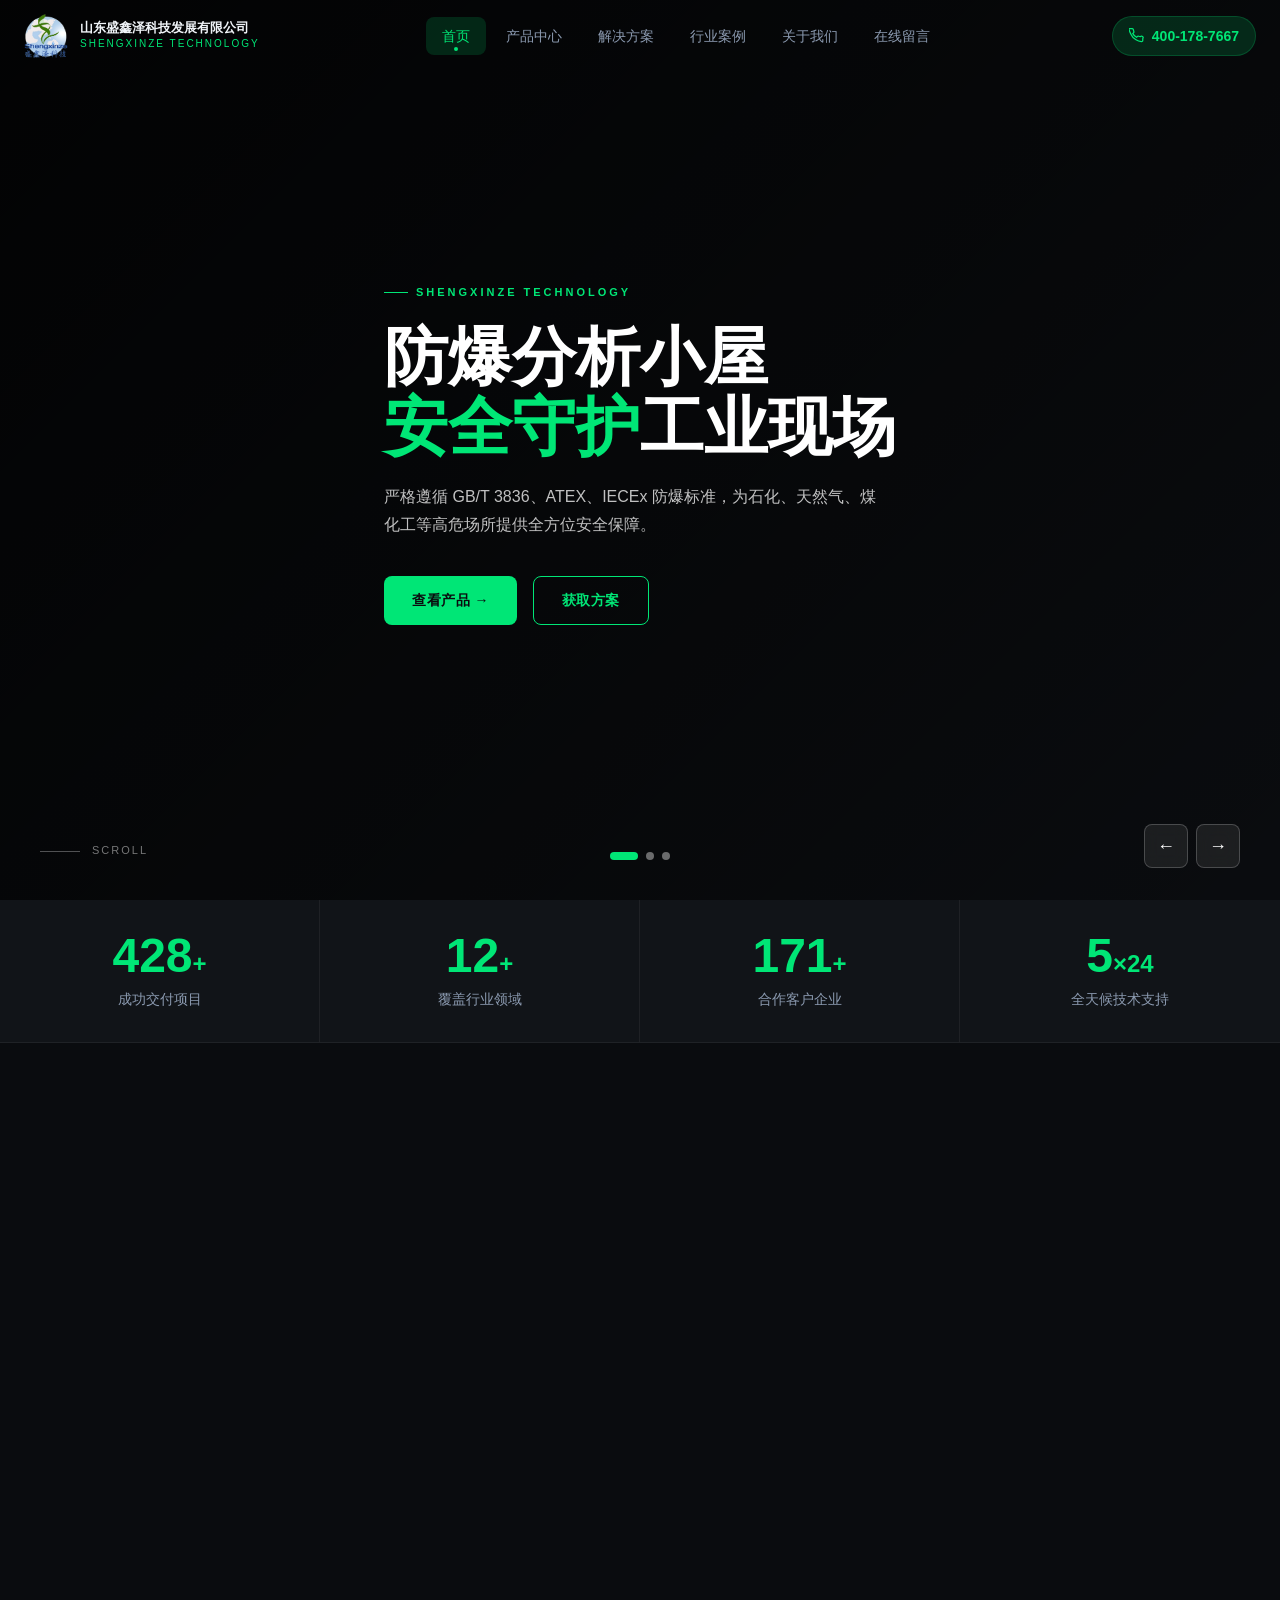
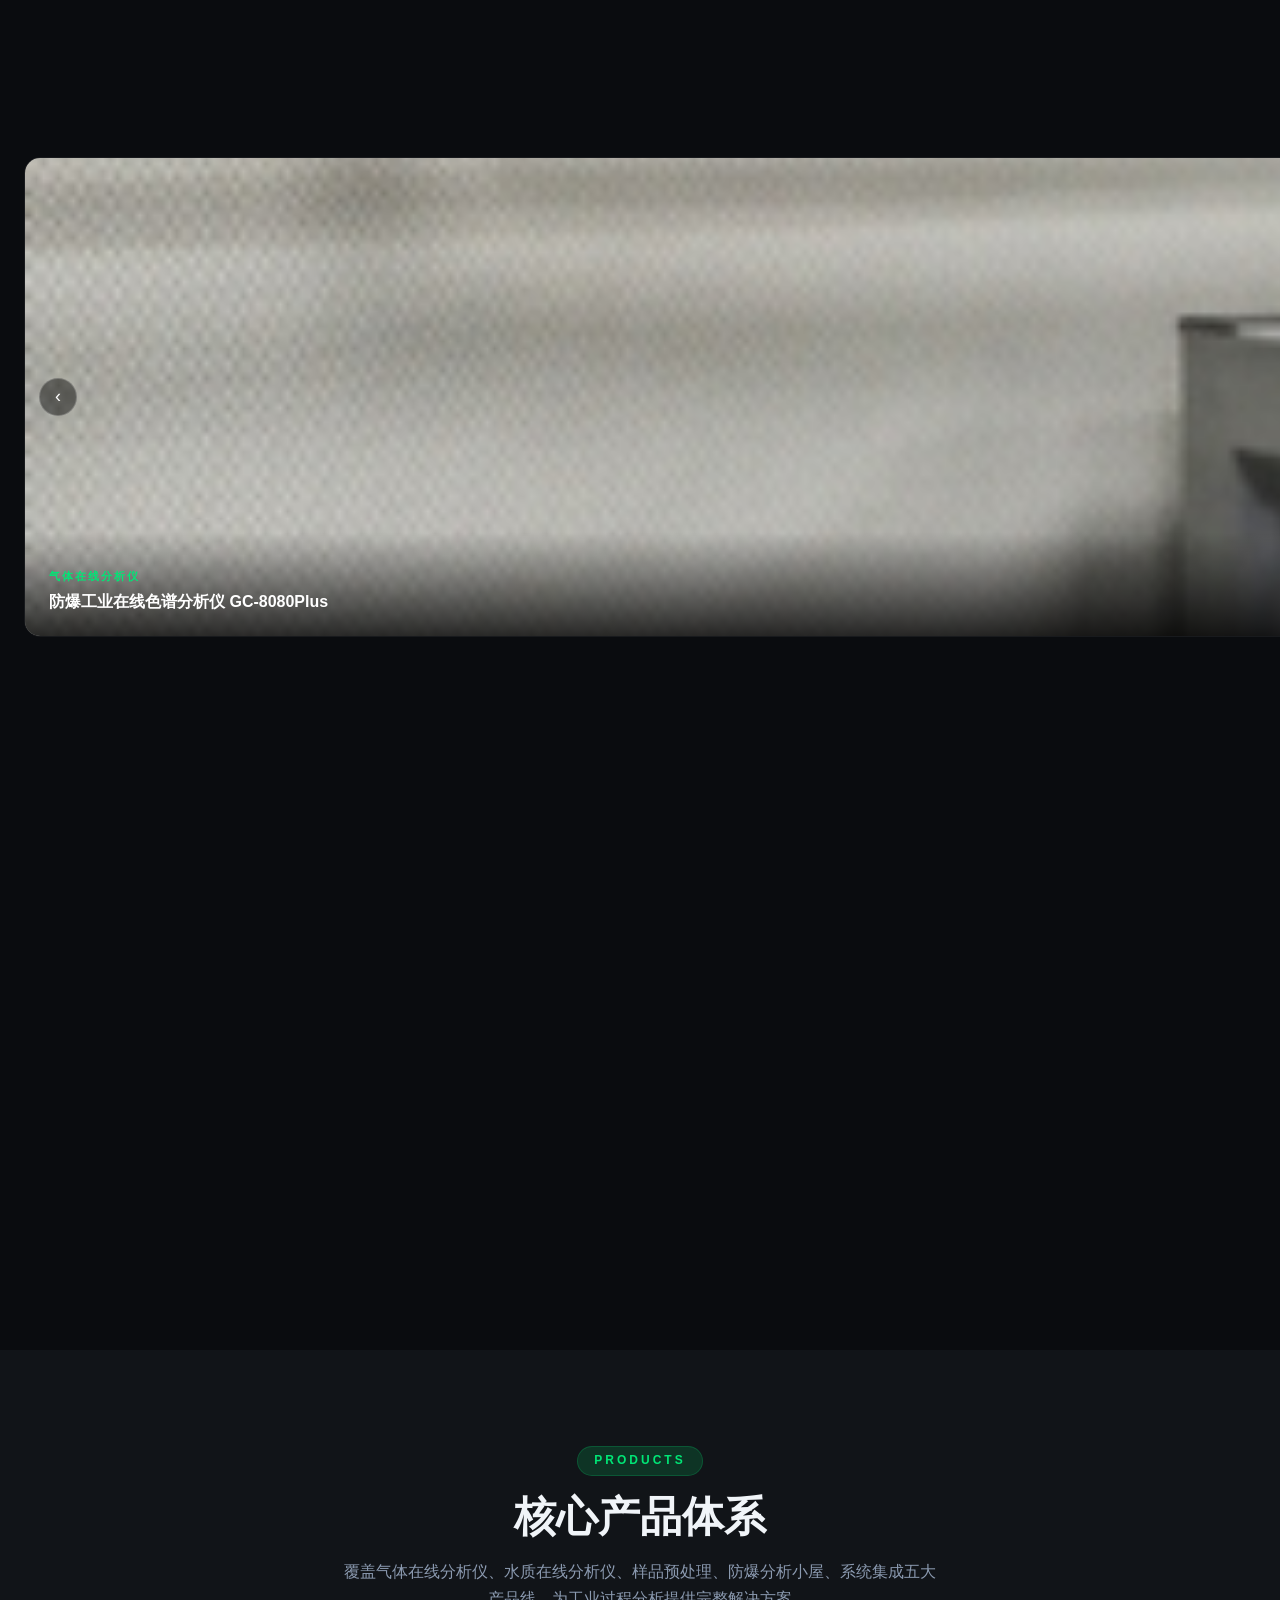
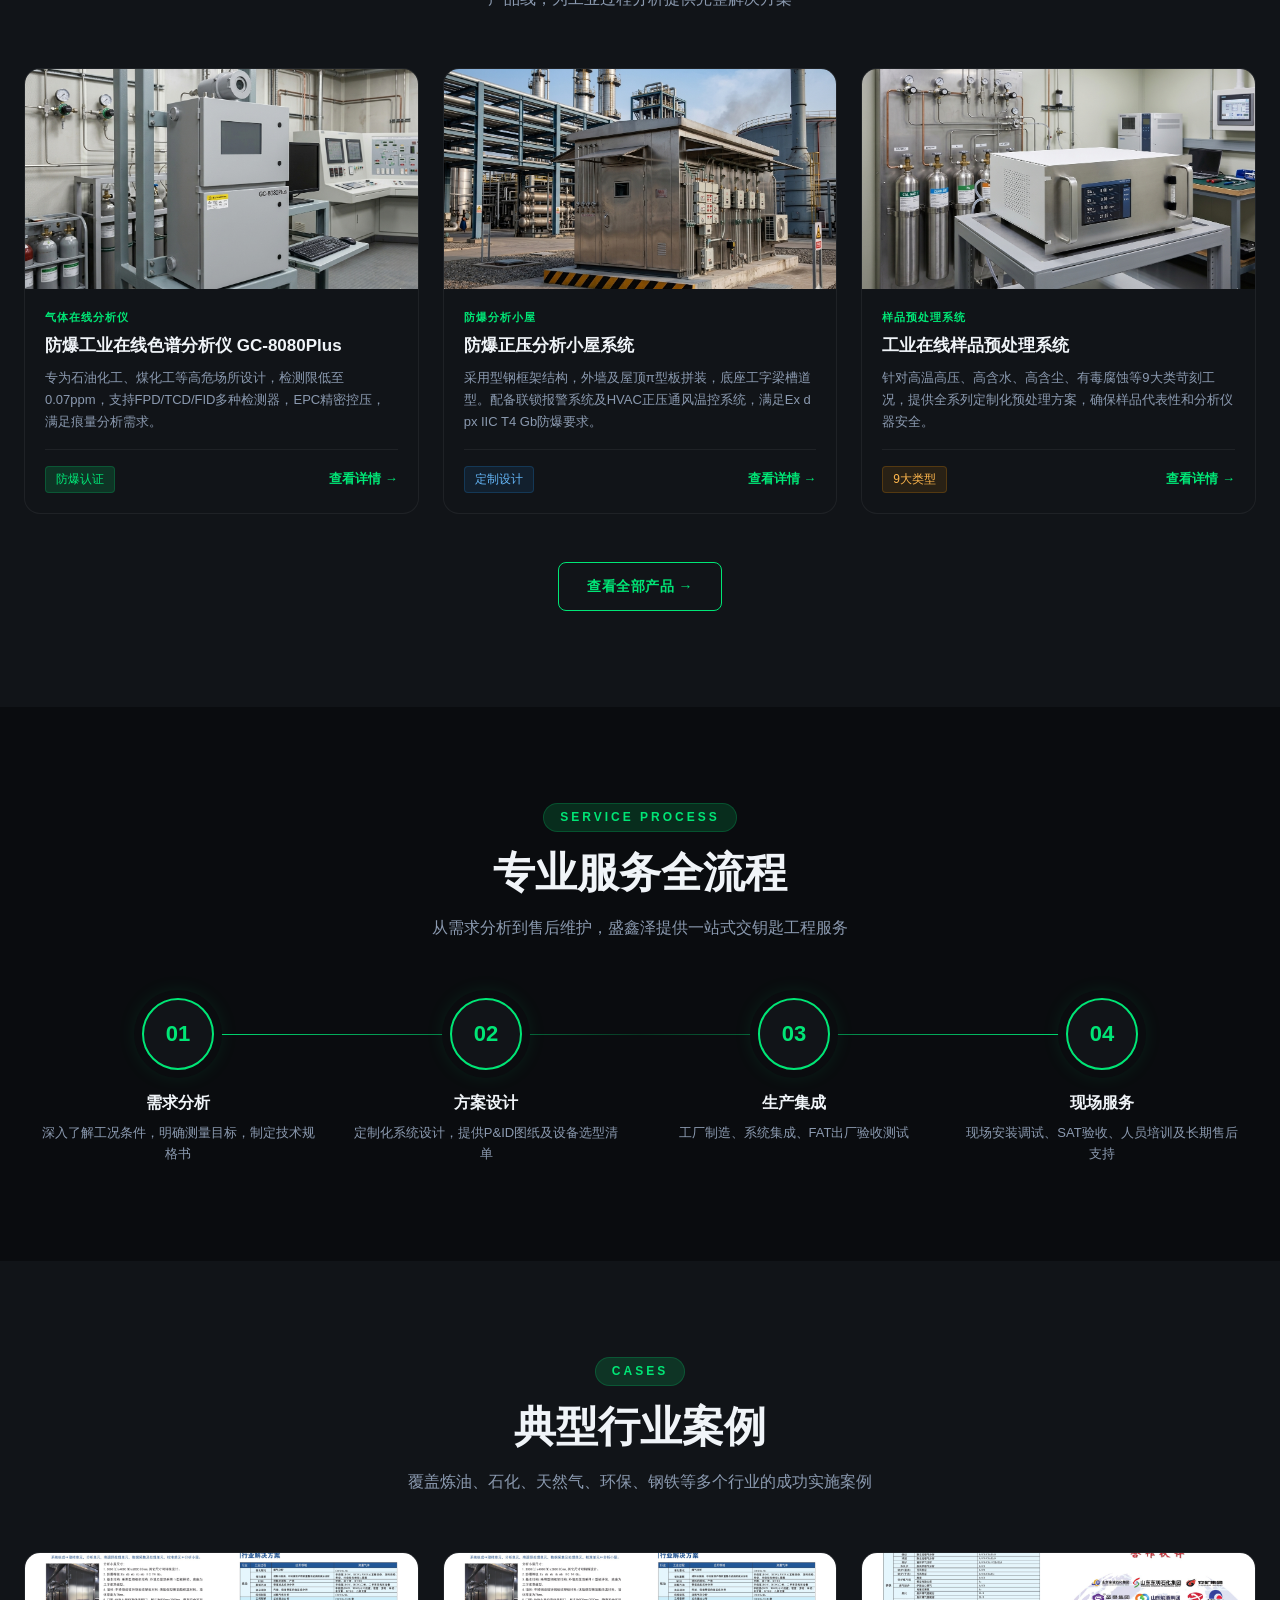
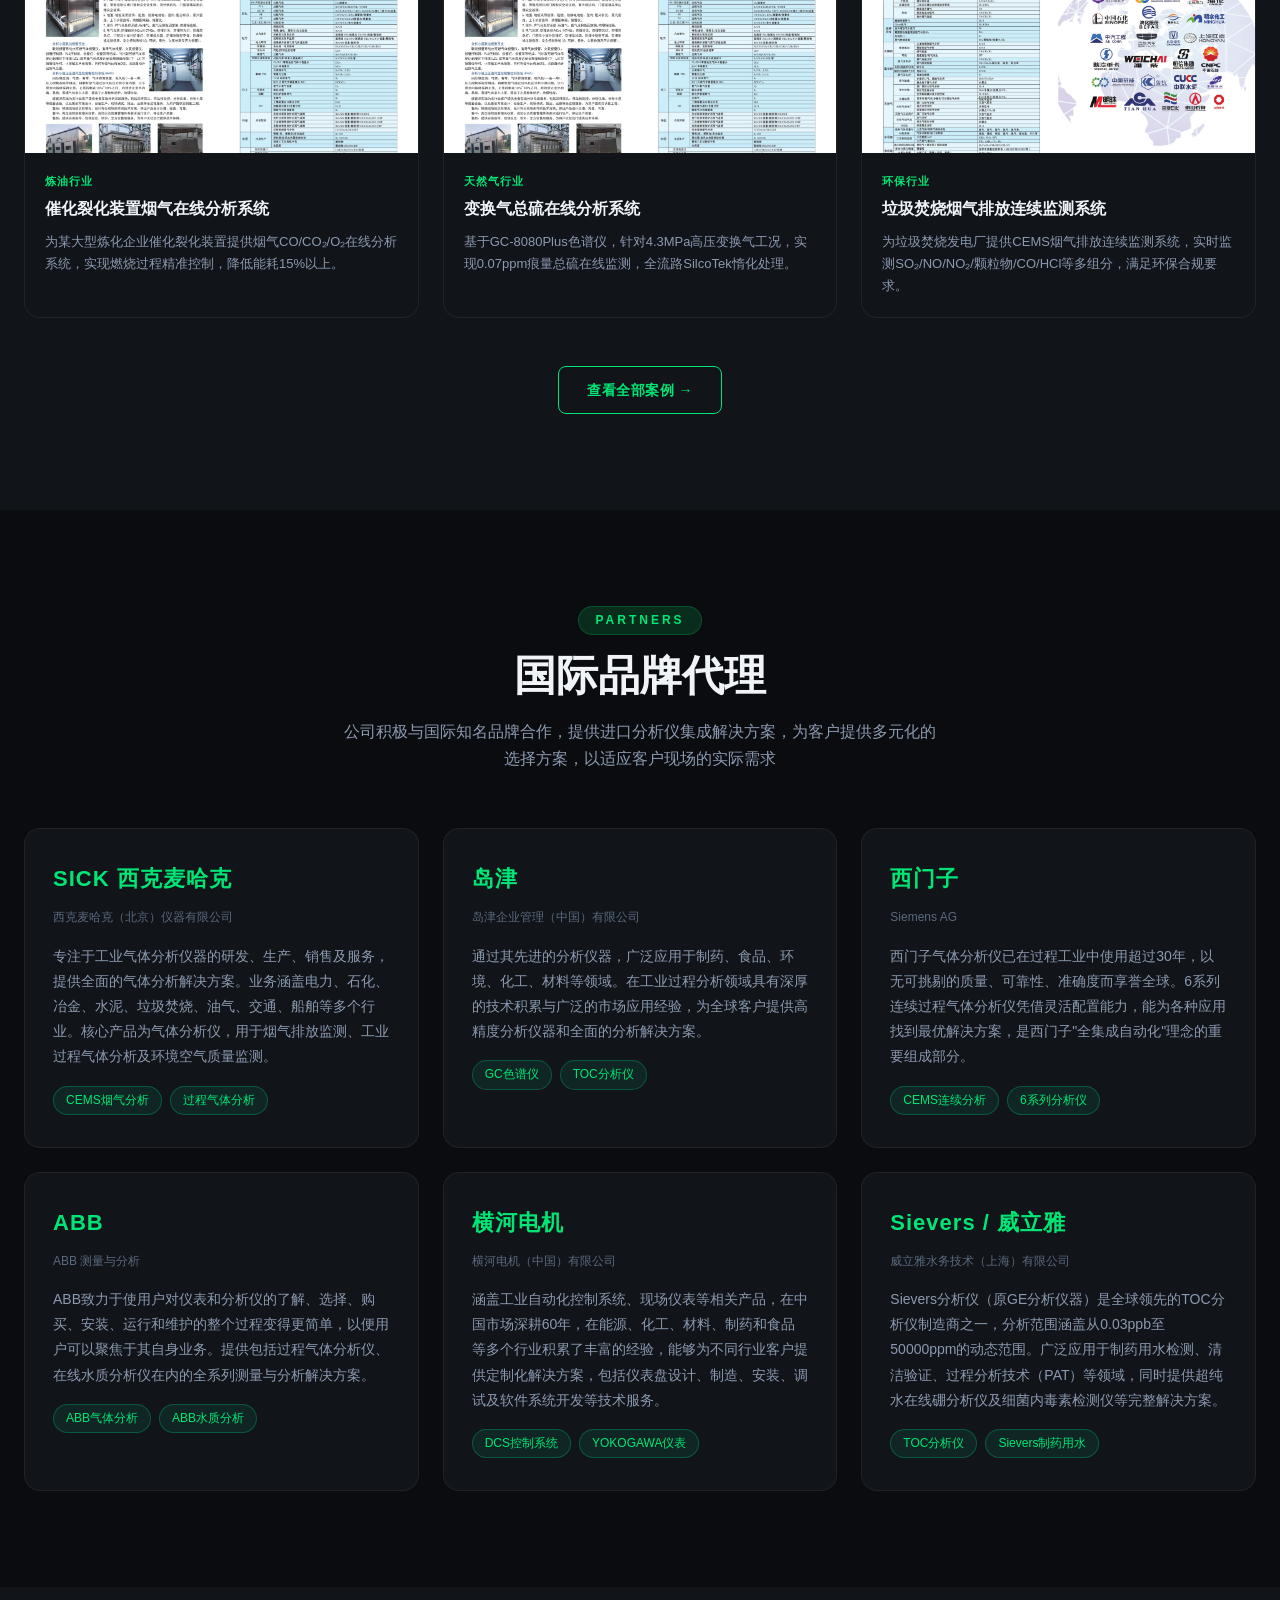
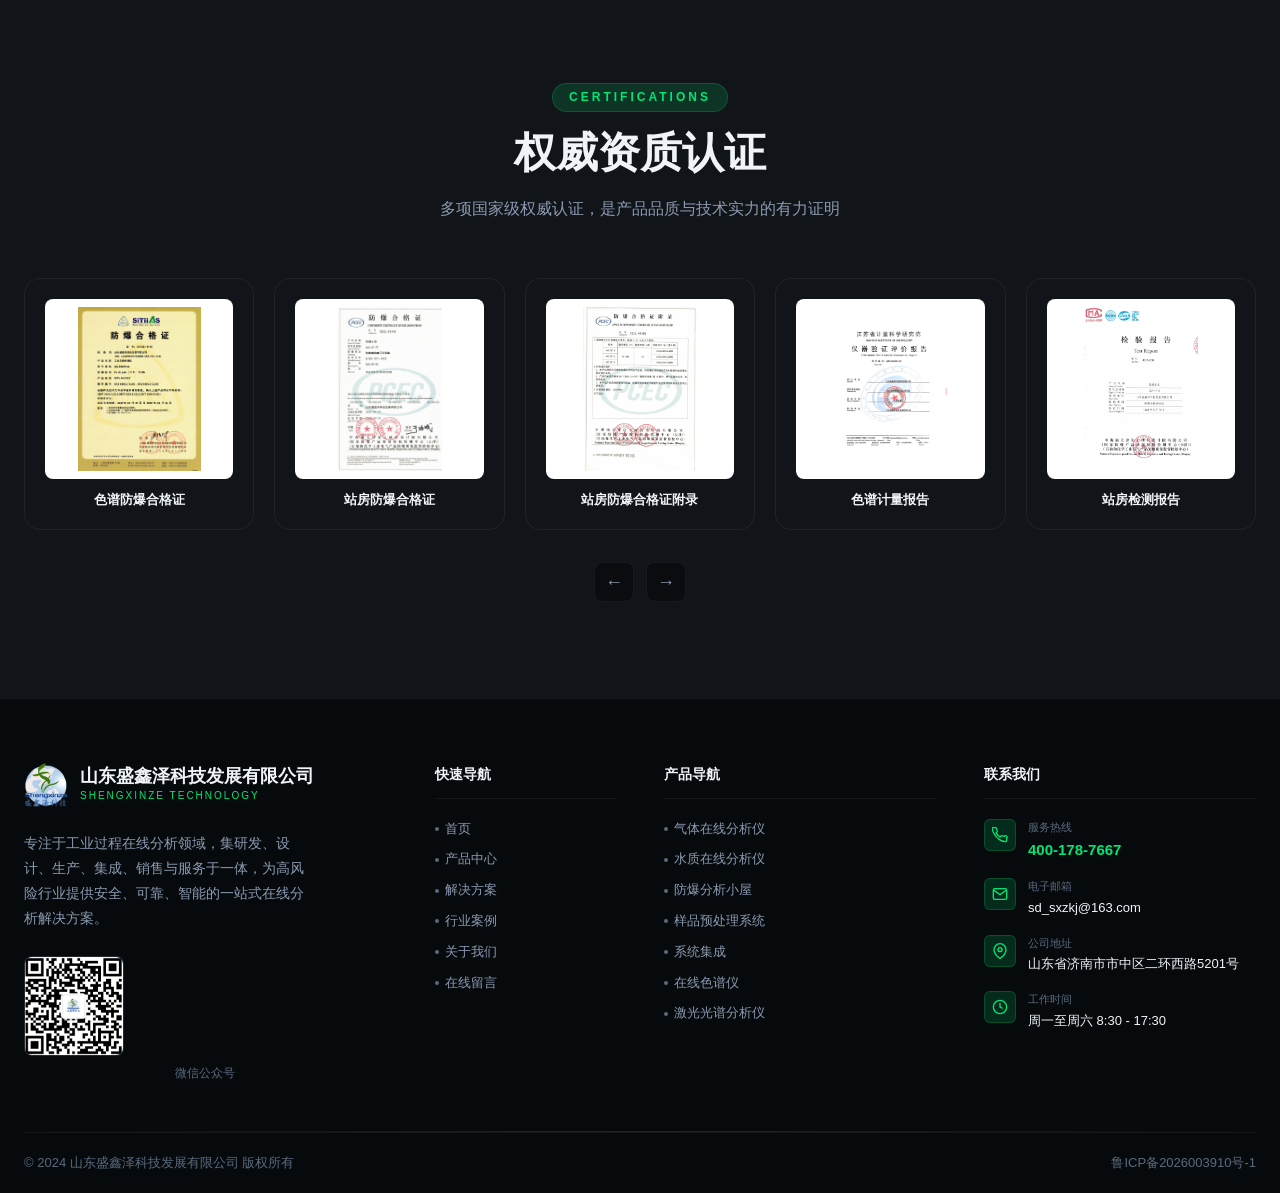
==== commit a605256e: "feat: 新增水质在线分析仪分类和产品，首页增加代理品牌板块，全站更新气体在线分析仪名称" ====
--- a/index.html
+++ b/index.html
@@ -278,21 +278,21 @@
             <div class="home-prod-slide" style="min-width:100%;flex-shrink:0;height:100%;position:relative;">
               <img src="assets/images/products/prod_gc8080.png" alt="防爆工业在线色谱分析仪 GC-8080Plus">
               <div class="home-prod-slide-caption">
-                <div class="cap-tag">在线分析仪器</div>
+                <div class="cap-tag">气体在线分析仪</div>
                 <div class="cap-name">防爆工业在线色谱分析仪 GC-8080Plus</div>
               </div>
             </div>
             <div class="home-prod-slide" style="min-width:100%;flex-shrink:0;height:100%;position:relative;">
               <img src="assets/images/products/prod_uv.png" alt="在线紫外光谱气体分析仪（DOAS）">
               <div class="home-prod-slide-caption">
-                <div class="cap-tag">在线分析仪器</div>
+                <div class="cap-tag">气体在线分析仪</div>
                 <div class="cap-name">在线紫外光谱气体分析仪（DOAS）</div>
               </div>
             </div>
             <div class="home-prod-slide" style="min-width:100%;flex-shrink:0;height:100%;position:relative;">
               <img src="assets/images/products/prod_infrared.png" alt="在线红外光谱气体分析仪（NDIR）">
               <div class="home-prod-slide-caption">
-                <div class="cap-tag">在线分析仪器</div>
+                <div class="cap-tag">气体在线分析仪</div>
                 <div class="cap-name">在线红外光谱气体分析仪（NDIR）</div>
               </div>
             </div>
@@ -338,13 +338,13 @@
     <div class="section-header fade-in">
       <div class="section-tag">PRODUCTS</div>
       <h2 class="section-title">核心产品体系</h2>
-      <p class="section-subtitle">覆盖在线分析仪器、样品预处理、防爆分析小屋、系统集成四大产品线，为工业过程分析提供完整解决方案</p>
+      <p class="section-subtitle">覆盖气体在线分析仪、水质在线分析仪、样品预处理、防爆分析小屋、系统集成五大产品线，为工业过程分析提供完整解决方案</p>
     </div>
     <div class="grid-3">
       <div class="product-card fade-in">
         <img src="assets/images/products/prod_gc8080.png" alt="防爆工业在线色谱分析仪" class="product-card-img">
         <div class="product-card-body">
-          <div class="product-card-category">在线分析仪器</div>
+          <div class="product-card-category">气体在线分析仪</div>
           <h3 class="product-card-title">防爆工业在线色谱分析仪 GC-8080Plus</h3>
           <p class="product-card-desc">专为石油化工、煤化工等高危场所设计，检测限低至0.07ppm，支持FPD/TCD/FID多种检测器，EPC精密控压，满足痕量分析需求。</p>
           <div class="product-card-footer">
@@ -437,6 +437,80 @@
     </div>
     <div style="text-align:center;margin-top:48px;" class="fade-in">
       <a href="cases.html" class="btn btn-outline">查看全部案例 →</a>
+    </div>
+  </div>
+</section>
+
+<!-- ===== 代理品牌 ===== -->
+<section class="section" style="background:var(--bg-dark);">
+  <div class="container">
+    <div class="section-header fade-in">
+      <div class="section-tag">PARTNERS</div>
+      <h2 class="section-title">国际品牌代理</h2>
+      <p class="section-subtitle">公司积极与国际知名品牌合作，提供进口分析仪集成解决方案，为客户提供多元化的选择方案，以适应客户现场的实际需求</p>
+    </div>
+    <div class="brands-grid fade-in" style="display:grid;grid-template-columns:repeat(3,1fr);gap:24px;">
+
+      <div class="brand-card" style="background:var(--bg-card);border:1px solid var(--border-subtle);border-radius:var(--radius-lg);padding:32px 28px;transition:var(--transition);">
+        <div style="font-size:22px;font-weight:800;color:var(--primary);margin-bottom:12px;letter-spacing:1px;">SICK 西克麦哈克</div>
+        <div style="font-size:12px;color:var(--text-muted);margin-bottom:16px;">西克麦哈克（北京）仪器有限公司</div>
+        <p style="font-size:14px;color:var(--text-gray);line-height:1.8;">专注于工业气体分析仪器的研发、生产、销售及服务，提供全面的气体分析解决方案。业务涵盖电力、石化、冶金、水泥、垃圾焚烧、油气、交通、船舶等多个行业。核心产品为气体分析仪，用于烟气排放监测、工业过程气体分析及环境空气质量监测。</p>
+        <div style="margin-top:16px;display:flex;flex-wrap:wrap;gap:8px;">
+          <span style="background:rgba(0,200,150,0.1);border:1px solid rgba(0,200,150,0.3);border-radius:20px;padding:4px 12px;font-size:12px;color:var(--primary);">CEMS烟气分析</span>
+          <span style="background:rgba(0,200,150,0.1);border:1px solid rgba(0,200,150,0.3);border-radius:20px;padding:4px 12px;font-size:12px;color:var(--primary);">过程气体分析</span>
+        </div>
+      </div>
+
+      <div class="brand-card" style="background:var(--bg-card);border:1px solid var(--border-subtle);border-radius:var(--radius-lg);padding:32px 28px;transition:var(--transition);">
+        <div style="font-size:22px;font-weight:800;color:var(--primary);margin-bottom:12px;letter-spacing:1px;">岛津</div>
+        <div style="font-size:12px;color:var(--text-muted);margin-bottom:16px;">岛津企业管理（中国）有限公司</div>
+        <p style="font-size:14px;color:var(--text-gray);line-height:1.8;">通过其先进的分析仪器，广泛应用于制药、食品、环境、化工、材料等领域。在工业过程分析领域具有深厚的技术积累与广泛的市场应用经验，为全球客户提供高精度分析仪器和全面的分析解决方案。</p>
+        <div style="margin-top:16px;display:flex;flex-wrap:wrap;gap:8px;">
+          <span style="background:rgba(0,200,150,0.1);border:1px solid rgba(0,200,150,0.3);border-radius:20px;padding:4px 12px;font-size:12px;color:var(--primary);">GC色谱仪</span>
+          <span style="background:rgba(0,200,150,0.1);border:1px solid rgba(0,200,150,0.3);border-radius:20px;padding:4px 12px;font-size:12px;color:var(--primary);">TOC分析仪</span>
+        </div>
+      </div>
+
+      <div class="brand-card" style="background:var(--bg-card);border:1px solid var(--border-subtle);border-radius:var(--radius-lg);padding:32px 28px;transition:var(--transition);">
+        <div style="font-size:22px;font-weight:800;color:var(--primary);margin-bottom:12px;letter-spacing:1px;">西门子</div>
+        <div style="font-size:12px;color:var(--text-muted);margin-bottom:16px;">Siemens AG</div>
+        <p style="font-size:14px;color:var(--text-gray);line-height:1.8;">西门子气体分析仪已在过程工业中使用超过30年，以无可挑剔的质量、可靠性、准确度而享誉全球。6系列连续过程气体分析仪凭借灵活配置能力，能为各种应用找到最优解决方案，是西门子"全集成自动化"理念的重要组成部分。</p>
+        <div style="margin-top:16px;display:flex;flex-wrap:wrap;gap:8px;">
+          <span style="background:rgba(0,200,150,0.1);border:1px solid rgba(0,200,150,0.3);border-radius:20px;padding:4px 12px;font-size:12px;color:var(--primary);">CEMS连续分析</span>
+          <span style="background:rgba(0,200,150,0.1);border:1px solid rgba(0,200,150,0.3);border-radius:20px;padding:4px 12px;font-size:12px;color:var(--primary);">6系列分析仪</span>
+        </div>
+      </div>
+
+      <div class="brand-card" style="background:var(--bg-card);border:1px solid var(--border-subtle);border-radius:var(--radius-lg);padding:32px 28px;transition:var(--transition);">
+        <div style="font-size:22px;font-weight:800;color:var(--primary);margin-bottom:12px;letter-spacing:1px;">ABB</div>
+        <div style="font-size:12px;color:var(--text-muted);margin-bottom:16px;">ABB 测量与分析</div>
+        <p style="font-size:14px;color:var(--text-gray);line-height:1.8;">ABB致力于使用户对仪表和分析仪的了解、选择、购买、安装、运行和维护的整个过程变得更简单，以便用户可以聚焦于其自身业务。提供包括过程气体分析仪、在线水质分析仪在内的全系列测量与分析解决方案。</p>
+        <div style="margin-top:16px;display:flex;flex-wrap:wrap;gap:8px;">
+          <span style="background:rgba(0,200,150,0.1);border:1px solid rgba(0,200,150,0.3);border-radius:20px;padding:4px 12px;font-size:12px;color:var(--primary);">ABB气体分析</span>
+          <span style="background:rgba(0,200,150,0.1);border:1px solid rgba(0,200,150,0.3);border-radius:20px;padding:4px 12px;font-size:12px;color:var(--primary);">ABB水质分析</span>
+        </div>
+      </div>
+
+      <div class="brand-card" style="background:var(--bg-card);border:1px solid var(--border-subtle);border-radius:var(--radius-lg);padding:32px 28px;transition:var(--transition);">
+        <div style="font-size:22px;font-weight:800;color:var(--primary);margin-bottom:12px;letter-spacing:1px;">横河电机</div>
+        <div style="font-size:12px;color:var(--text-muted);margin-bottom:16px;">横河电机（中国）有限公司</div>
+        <p style="font-size:14px;color:var(--text-gray);line-height:1.8;">涵盖工业自动化控制系统、现场仪表等相关产品，在中国市场深耕60年，在能源、化工、材料、制药和食品等多个行业积累了丰富的经验，能够为不同行业客户提供定制化解决方案，包括仪表盘设计、制造、安装、调试及软件系统开发等技术服务。</p>
+        <div style="margin-top:16px;display:flex;flex-wrap:wrap;gap:8px;">
+          <span style="background:rgba(0,200,150,0.1);border:1px solid rgba(0,200,150,0.3);border-radius:20px;padding:4px 12px;font-size:12px;color:var(--primary);">DCS控制系统</span>
+          <span style="background:rgba(0,200,150,0.1);border:1px solid rgba(0,200,150,0.3);border-radius:20px;padding:4px 12px;font-size:12px;color:var(--primary);">YOKOGAWA仪表</span>
+        </div>
+      </div>
+
+      <div class="brand-card" style="background:var(--bg-card);border:1px solid var(--border-subtle);border-radius:var(--radius-lg);padding:32px 28px;transition:var(--transition);">
+        <div style="font-size:22px;font-weight:800;color:var(--primary);margin-bottom:12px;letter-spacing:1px;">Sievers / 威立雅</div>
+        <div style="font-size:12px;color:var(--text-muted);margin-bottom:16px;">威立雅水务技术（上海）有限公司</div>
+        <p style="font-size:14px;color:var(--text-gray);line-height:1.8;">Sievers分析仪（原GE分析仪器）是全球领先的TOC分析仪制造商之一，分析范围涵盖从0.03ppb至50000ppm的动态范围。广泛应用于制药用水检测、清洁验证、过程分析技术（PAT）等领域，同时提供超纯水在线硼分析仪及细菌内毒素检测仪等完整解决方案。</p>
+        <div style="margin-top:16px;display:flex;flex-wrap:wrap;gap:8px;">
+          <span style="background:rgba(0,200,150,0.1);border:1px solid rgba(0,200,150,0.3);border-radius:20px;padding:4px 12px;font-size:12px;color:var(--primary);">TOC分析仪</span>
+          <span style="background:rgba(0,200,150,0.1);border:1px solid rgba(0,200,150,0.3);border-radius:20px;padding:4px 12px;font-size:12px;color:var(--primary);">Sievers制药用水</span>
+        </div>
+      </div>
+
     </div>
   </div>
 </section>
@@ -511,7 +585,8 @@
       <div>
         <div class="footer-col-title">产品导航</div>
         <div class="footer-links">
-          <a href="products.html#analyzer" class="footer-link">在线分析仪器</a>
+          <a href="products.html#analyzer" class="footer-link">气体在线分析仪</a>
+          <a href="products.html?cat=water" class="footer-link">水质在线分析仪</a>
           <a href="products.html#cabin" class="footer-link">防爆分析小屋</a>
           <a href="products.html#pretreatment" class="footer-link">样品预处理系统</a>
           <a href="products.html#integration" class="footer-link">系统集成</a>
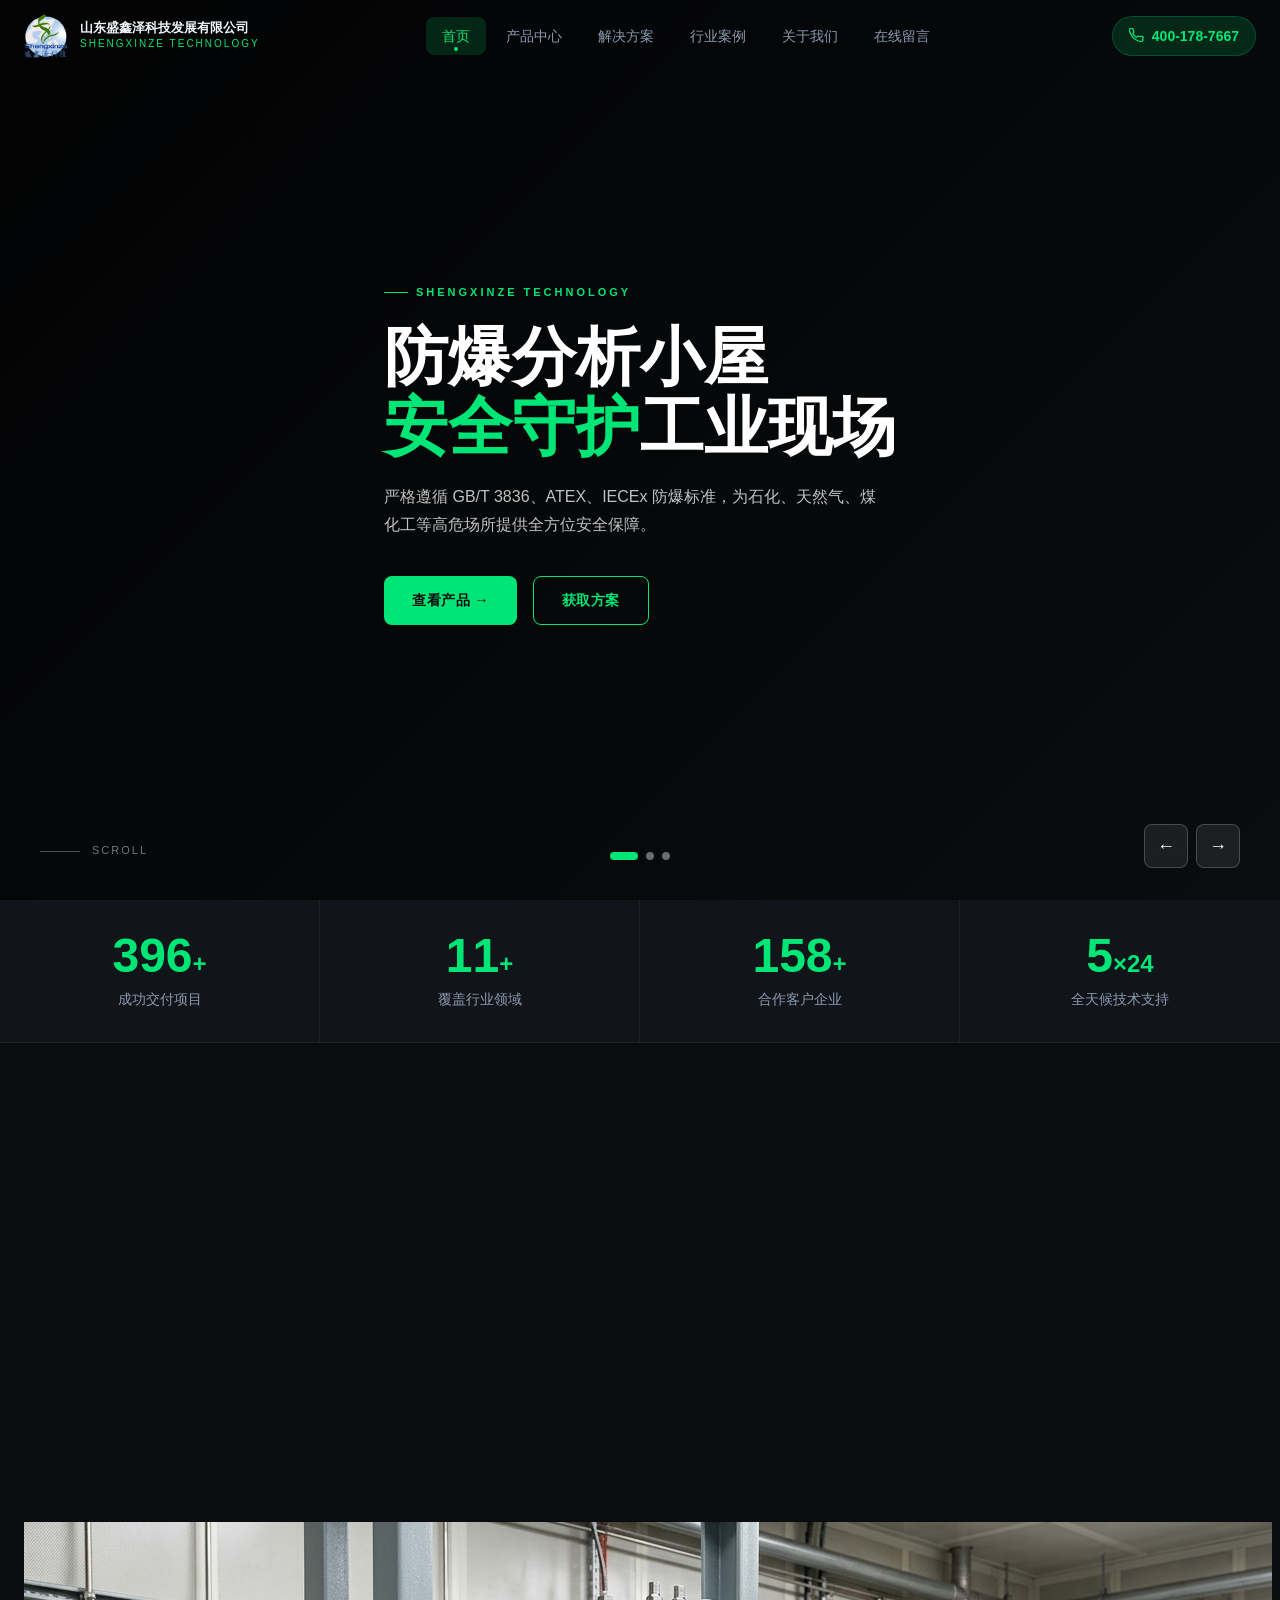
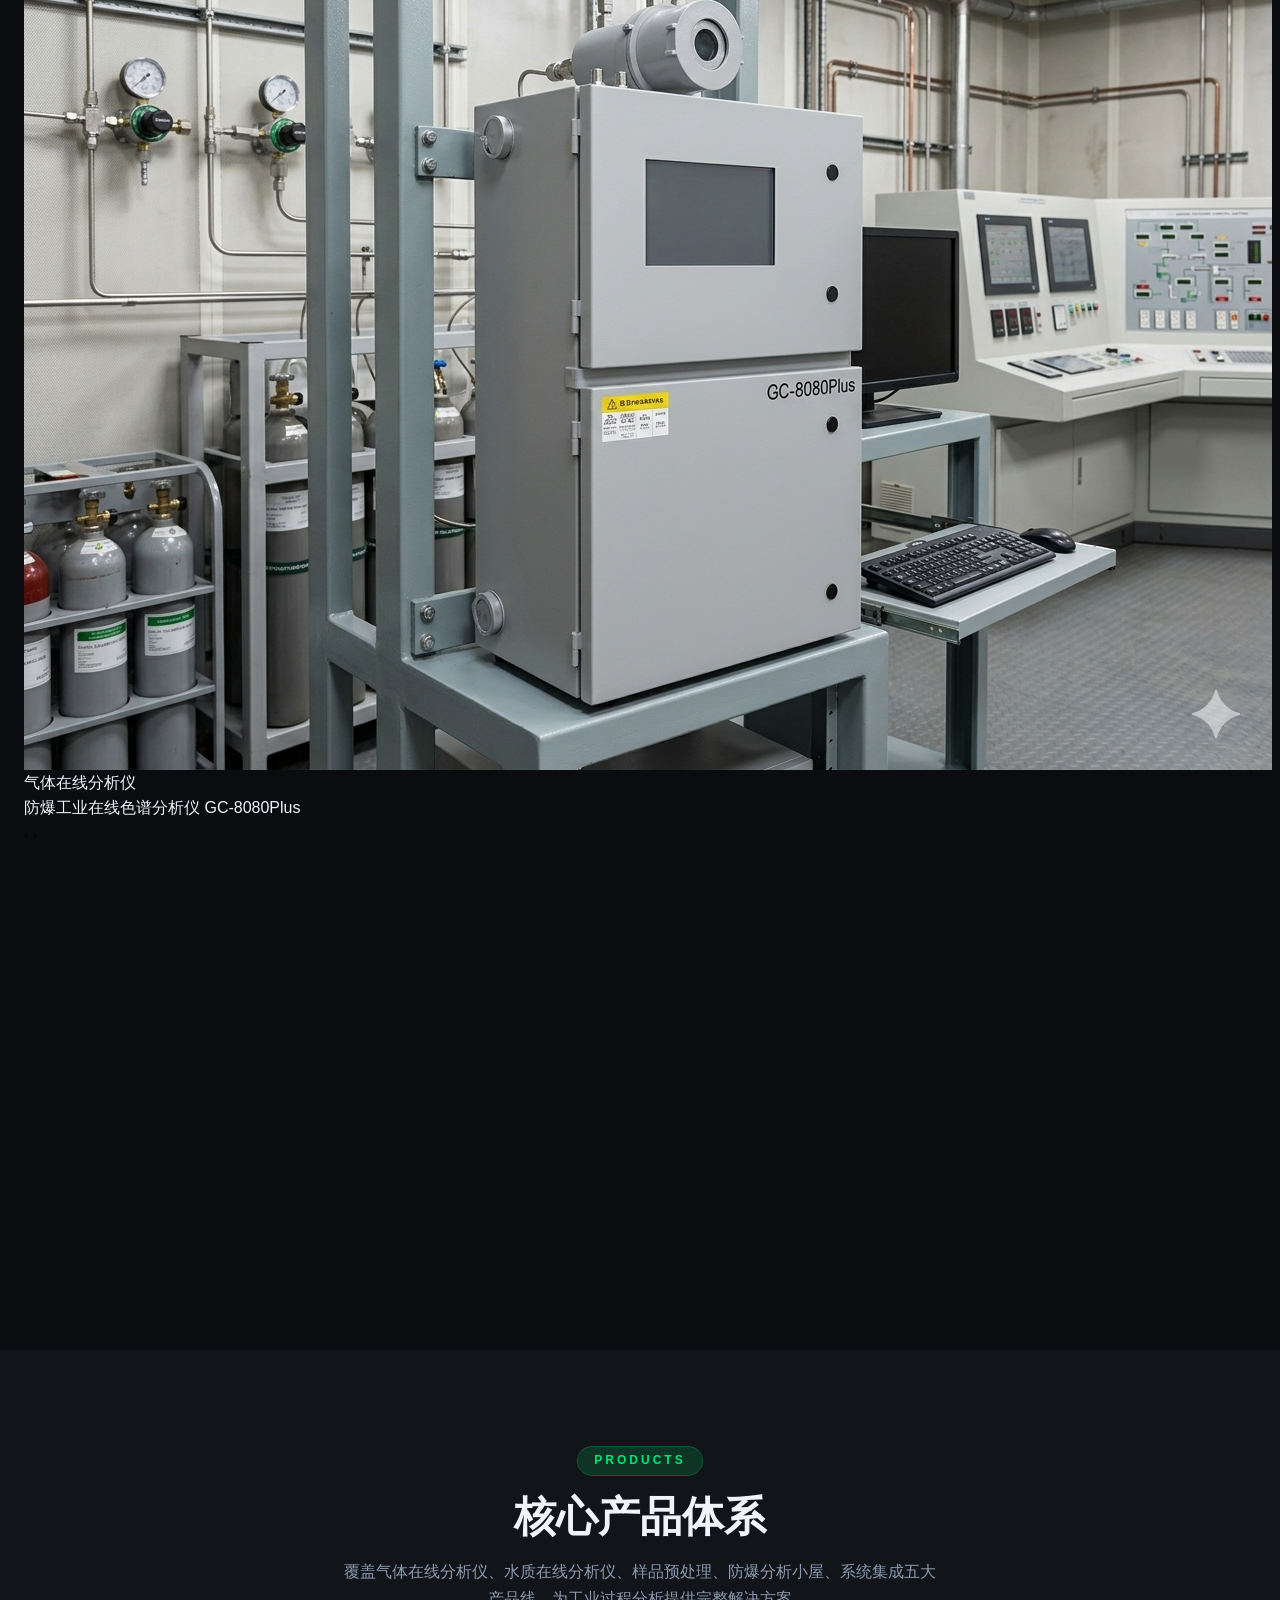
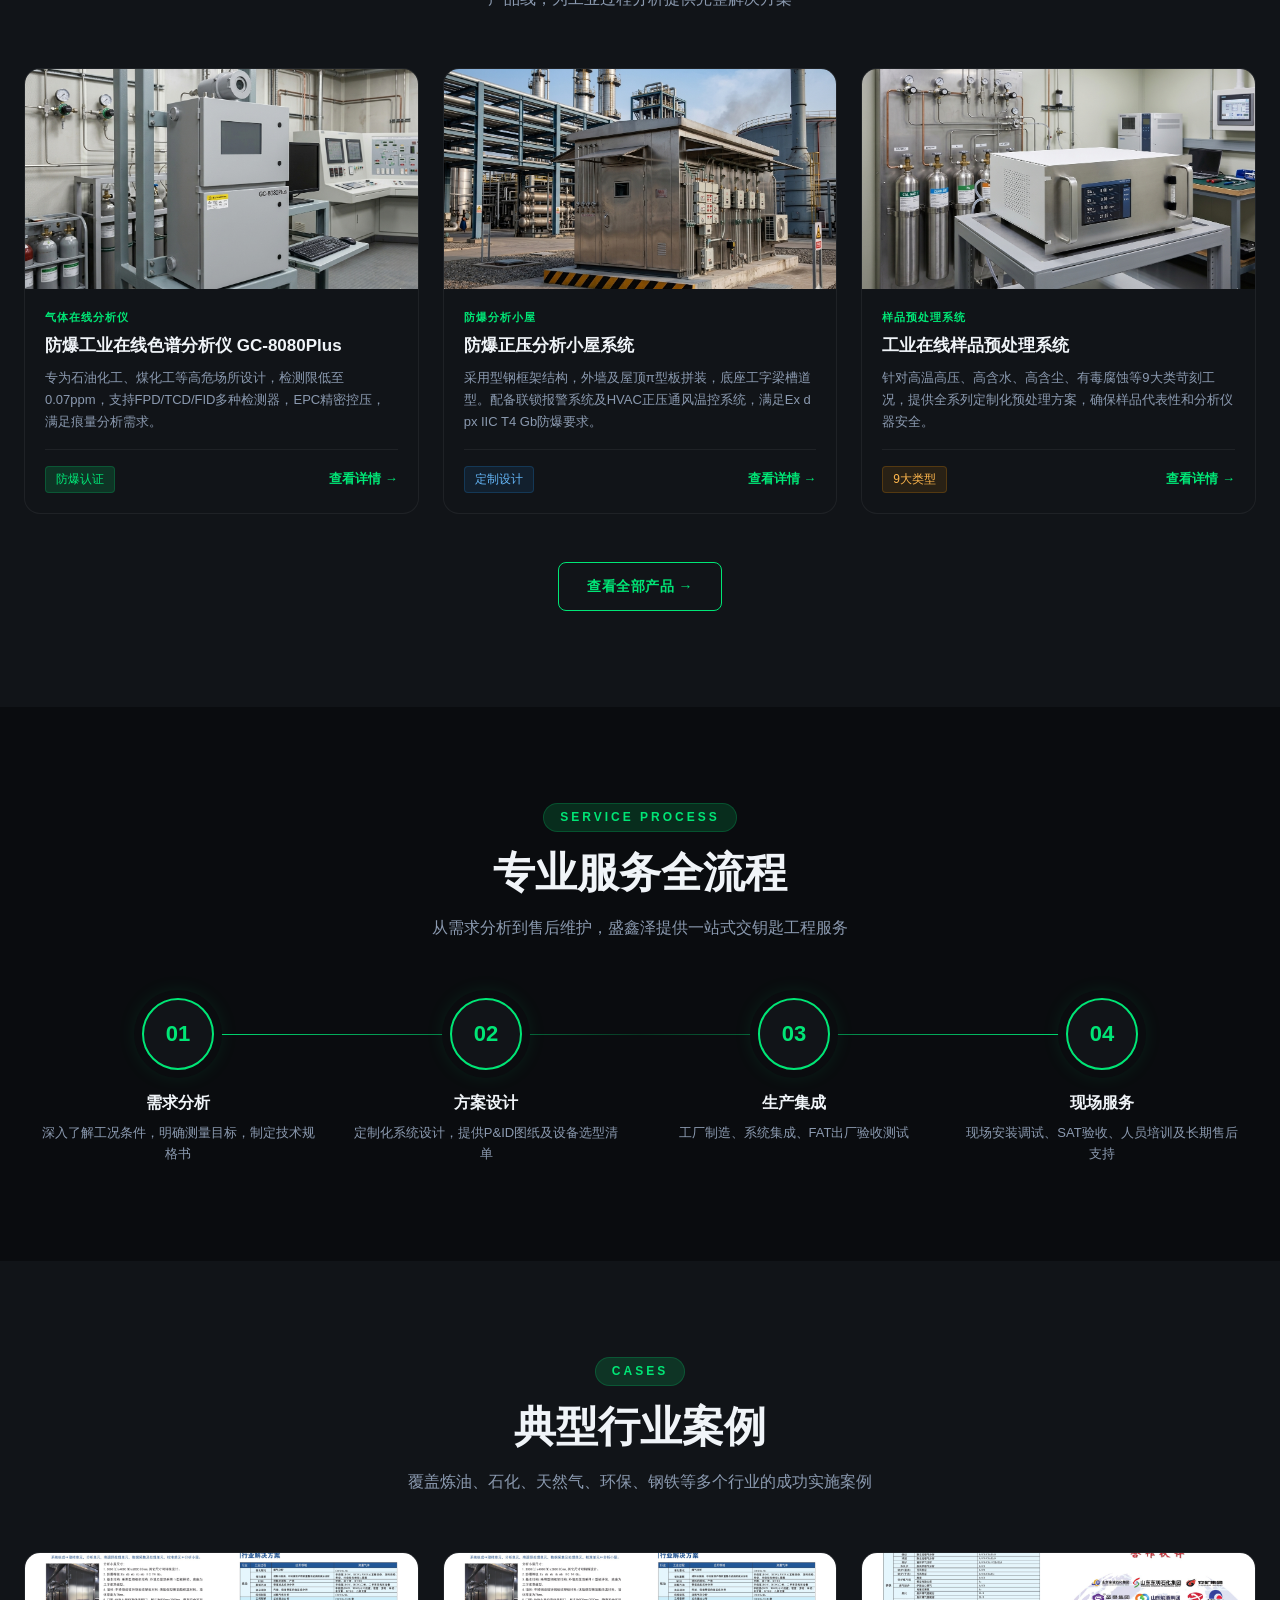
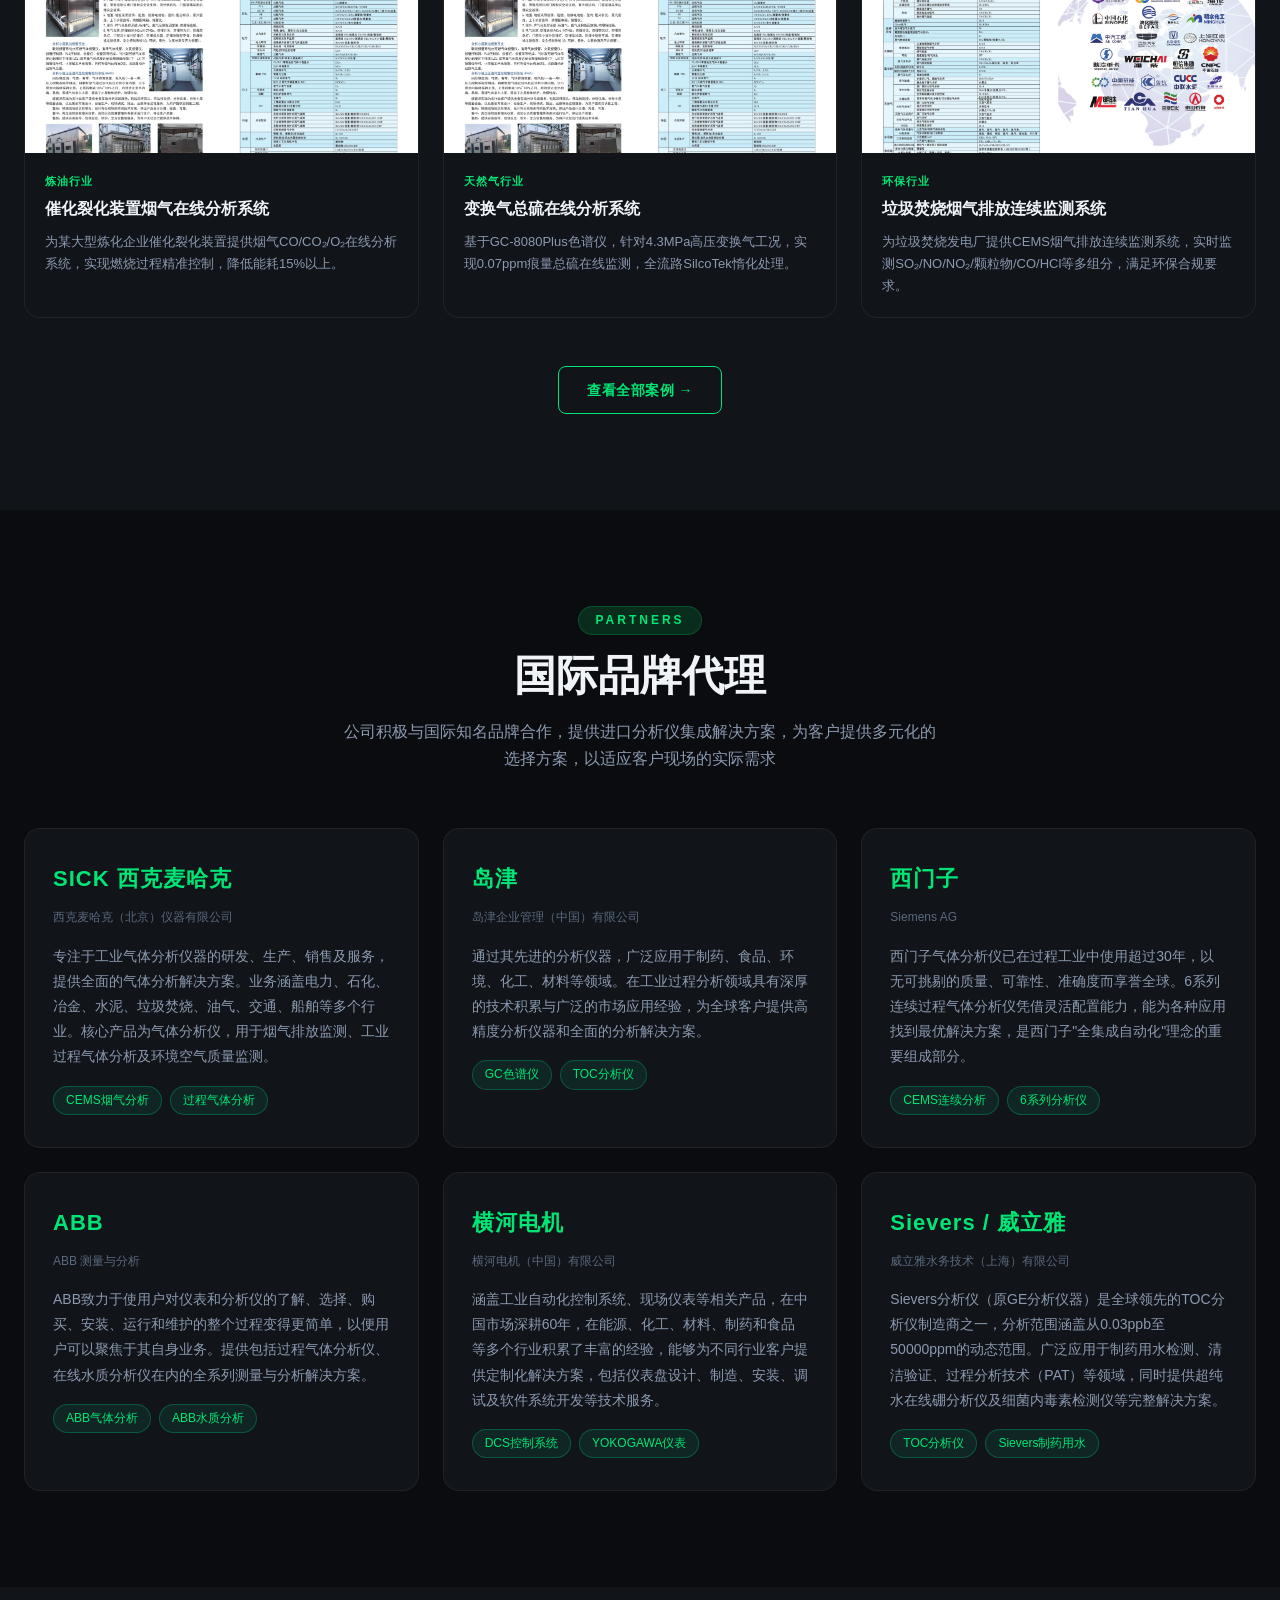
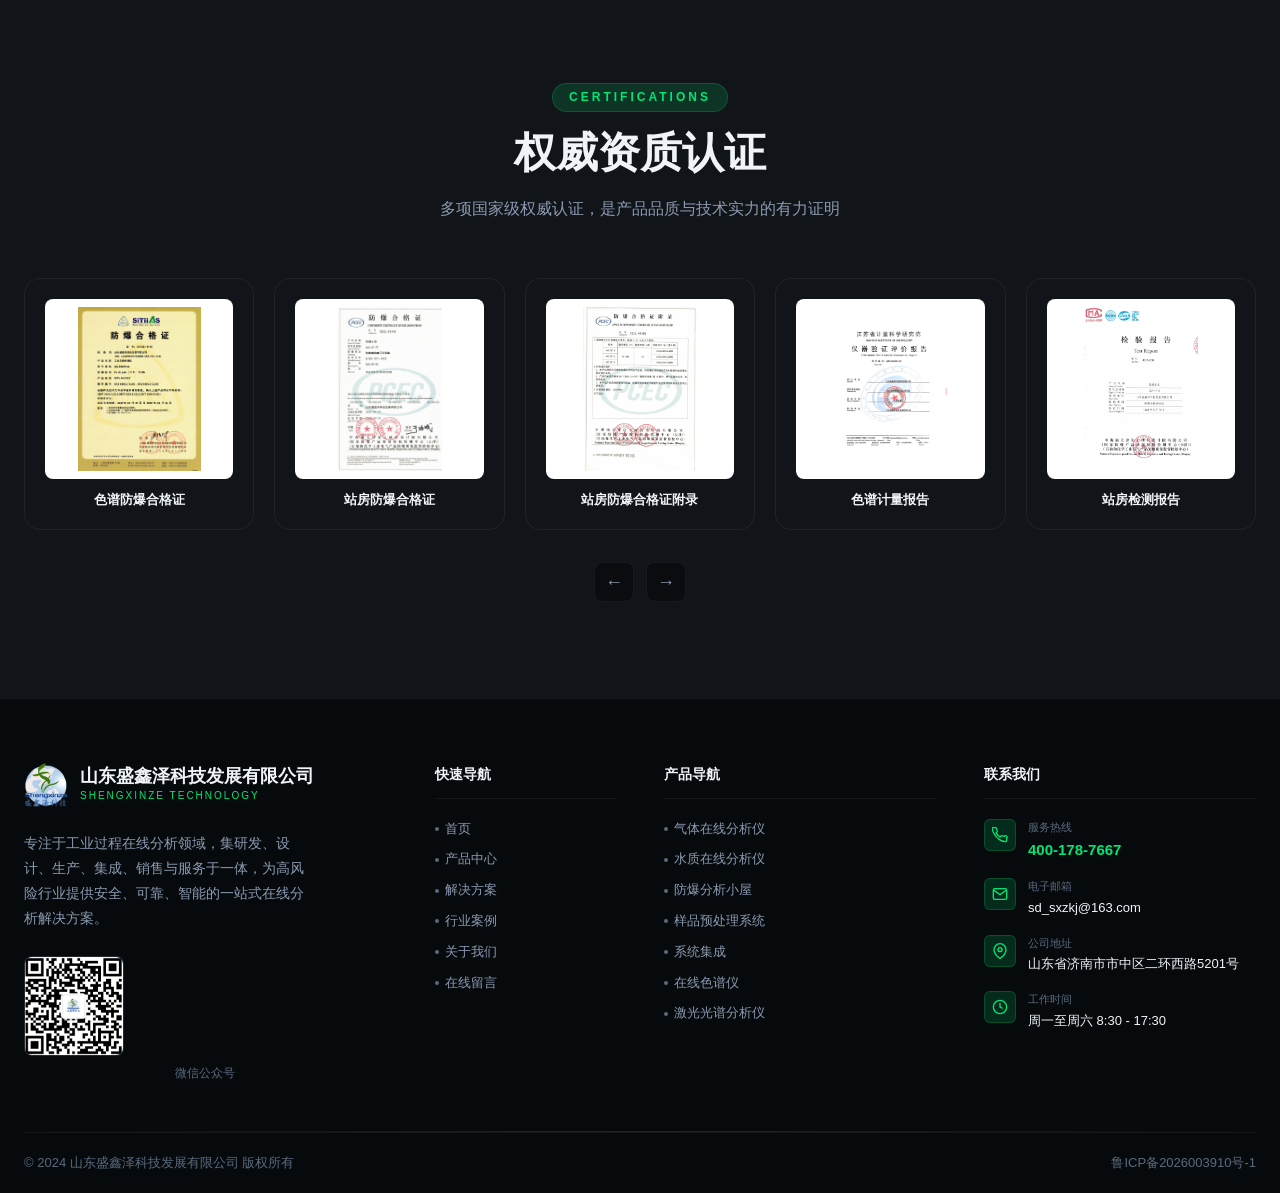
==== commit 7f680c68: "fix: 首页ABOUT US轮播完全替换为与关于我们页面一致的实现" ====
--- a/index.html
+++ b/index.html
@@ -273,44 +273,50 @@
     <div class="about-grid">
       <!-- 产品图片轮播 -->
       <div class="about-img-wrap fade-in">
-        <div class="home-prod-slider" id="homeProdSlider" style="overflow:hidden;position:relative;width:100%;max-width:100%;">
-          <div class="home-prod-slides" id="homeProdSlides" style="display:flex;height:100%;transition:transform 0.6s cubic-bezier(0.4,0,0.2,1);">
-            <div class="home-prod-slide" style="min-width:100%;flex-shrink:0;height:100%;position:relative;">
+        <div class="about-prod-slider fade-in" id="homeProdSlider" style="overflow:hidden;position:relative;width:100%;max-width:100%;">
+          <div class="about-prod-slides" id="homeProdSlides" style="display:flex;height:100%;transition:transform 0.6s cubic-bezier(0.4,0,0.2,1);">
+            <!-- 幻灯片1：GC-8080Plus -->
+            <div class="about-prod-slide" style="min-width:100%;flex-shrink:0;height:100%;position:relative;">
               <img src="assets/images/products/prod_gc8080.png" alt="防爆工业在线色谱分析仪 GC-8080Plus">
-              <div class="home-prod-slide-caption">
-                <div class="cap-tag">气体在线分析仪</div>
-                <div class="cap-name">防爆工业在线色谱分析仪 GC-8080Plus</div>
+              <div class="about-prod-slide-caption">
+                <div class="caption-tag">气体在线分析仪</div>
+                <div class="caption-name">防爆工业在线色谱分析仪 GC-8080Plus</div>
               </div>
             </div>
-            <div class="home-prod-slide" style="min-width:100%;flex-shrink:0;height:100%;position:relative;">
+            <!-- 幻灯片2：紫外光谱 -->
+            <div class="about-prod-slide" style="min-width:100%;flex-shrink:0;height:100%;position:relative;">
               <img src="assets/images/products/prod_uv.png" alt="在线紫外光谱气体分析仪（DOAS）">
-              <div class="home-prod-slide-caption">
-                <div class="cap-tag">气体在线分析仪</div>
-                <div class="cap-name">在线紫外光谱气体分析仪（DOAS）</div>
+              <div class="about-prod-slide-caption">
+                <div class="caption-tag">气体在线分析仪</div>
+                <div class="caption-name">在线紫外光谱气体分析仪（DOAS）</div>
               </div>
             </div>
-            <div class="home-prod-slide" style="min-width:100%;flex-shrink:0;height:100%;position:relative;">
+            <!-- 幻灯片3：红外光谱 -->
+            <div class="about-prod-slide" style="min-width:100%;flex-shrink:0;height:100%;position:relative;">
               <img src="assets/images/products/prod_infrared.png" alt="在线红外光谱气体分析仪（NDIR）">
-              <div class="home-prod-slide-caption">
-                <div class="cap-tag">气体在线分析仪</div>
-                <div class="cap-name">在线红外光谱气体分析仪（NDIR）</div>
+              <div class="about-prod-slide-caption">
+                <div class="caption-tag">气体在线分析仪</div>
+                <div class="caption-name">在线红外光谱气体分析仪（NDIR）</div>
               </div>
             </div>
-            <div class="home-prod-slide" style="min-width:100%;flex-shrink:0;height:100%;position:relative;">
+            <!-- 幻灯片4：防爆分析小屋 -->
+            <div class="about-prod-slide" style="min-width:100%;flex-shrink:0;height:100%;position:relative;">
               <img src="assets/images/products/prod_shelter.png" alt="防爆正压分析小屋系统">
-              <div class="home-prod-slide-caption">
-                <div class="cap-tag">防爆分析小屋</div>
-                <div class="cap-name">防爆正压分析小屋系统</div>
+              <div class="about-prod-slide-caption">
+                <div class="caption-tag">防爆分析小屋</div>
+                <div class="caption-name">防爆正压分析小屋系统</div>
               </div>
             </div>
           </div>
-          <button class="home-prod-arrow prev" id="homeProdPrev">&#8249;</button>
-          <button class="home-prod-arrow next" id="homeProdNext">&#8250;</button>
-          <div class="home-prod-dots" id="homeProdDots">
-            <button class="home-prod-dot active" data-idx="0"></button>
-            <button class="home-prod-dot" data-idx="1"></button>
-            <button class="home-prod-dot" data-idx="2"></button>
-            <button class="home-prod-dot" data-idx="3"></button>
+          <!-- 左右箭头 -->
+          <button class="about-prod-arrow prev" id="homeProdPrev">&#8249;</button>
+          <button class="about-prod-arrow next" id="homeProdNext">&#8250;</button>
+          <!-- 指示点 -->
+          <div class="about-prod-dots" id="homeProdDots">
+            <button class="about-prod-dot active" data-idx="0"></button>
+            <button class="about-prod-dot" data-idx="1"></button>
+            <button class="about-prod-dot" data-idx="2"></button>
+            <button class="about-prod-dot" data-idx="3"></button>
           </div>
         </div>
       </div>
@@ -646,37 +652,54 @@
   document.getElementById('certsNext').addEventListener('click',()=>{if(pos<max){pos++;slider.style.transform=`translateX(-${pos*getItemW()}px)`;}});
   document.getElementById('certsPrev').addEventListener('click',()=>{if(pos>0){pos--;slider.style.transform=`translateX(-${pos*getItemW()}px)`;}});
 })();
-// 首页公司介绍区产品图片轮播
+// 首页公司介绍区产品图片轮播（与关于我们页面完全一致）
 (function(){
   const slider = document.getElementById('homeProdSlider');
   const slides = document.getElementById('homeProdSlides');
-  const dots = document.querySelectorAll('#homeProdDots .home-prod-dot');
-  if(!slides) return;
-  const total = 4;
+  const dots   = document.querySelectorAll('#homeProdDots .about-prod-dot');
+  const total  = 4;
   let cur = 0, timer;
-  function setLayout(){
+
+  function setLayout() {
     const w = slider.offsetWidth;
-    // 用JS直接设置像素宽度，彻底解决flex子项百分比宽度计算问题
     Array.from(slides.children).forEach(s => {
       s.style.width = w + 'px';
       s.style.minWidth = w + 'px';
     });
     slides.style.transform = 'translateX(-' + (cur * w) + 'px)';
   }
-  function go(n){
-    cur = (n + total) % total;
+  function goTo(idx) {
+    cur = (idx + total) % total;
     const w = slider.offsetWidth;
     slides.style.transform = 'translateX(-' + (cur * w) + 'px)';
-    dots.forEach((d,i) => d.classList.toggle('active', i===cur));
+    dots.forEach((d, i) => d.classList.toggle('active', i === cur));
   }
-  function auto(){ timer = setInterval(()=>go(cur+1), 3500); }
-  function reset(){ clearInterval(timer); auto(); }
-  document.getElementById('homeProdPrev').addEventListener('click',()=>{go(cur-1);reset();});
-  document.getElementById('homeProdNext').addEventListener('click',()=>{go(cur+1);reset();});
-  dots.forEach(d=>d.addEventListener('click',()=>{go(parseInt(d.dataset.idx));reset();}));
-  window.addEventListener('resize', ()=>{ setLayout(); });
+
+  function startAuto() {
+    timer = setInterval(() => goTo(cur + 1), 3500);
+  }
+
+  function stopAuto() {
+    clearInterval(timer);
+  }
+
+  document.getElementById('homeProdPrev').addEventListener('click', () => { stopAuto(); goTo(cur - 1); startAuto(); });
+  document.getElementById('homeProdNext').addEventListener('click', () => { stopAuto(); goTo(cur + 1); startAuto(); });
+  dots.forEach(d => {
+    d.addEventListener('click', () => { stopAuto(); goTo(+d.dataset.idx); startAuto(); });
+  });
+
+  // 触摸滑动支持
+  let touchX = 0;
+  slider.addEventListener('touchstart', e => { touchX = e.touches[0].clientX; }, { passive:true });
+  slider.addEventListener('touchend', e => {
+    const diff = touchX - e.changedTouches[0].clientX;
+    if (Math.abs(diff) > 40) { stopAuto(); goTo(diff > 0 ? cur + 1 : cur - 1); startAuto(); }
+  }, { passive:true });
+
+  window.addEventListener('resize', () => { setLayout(); });
   setLayout();
-  auto();
+  startAuto();
 })();
 </script>
 </body>
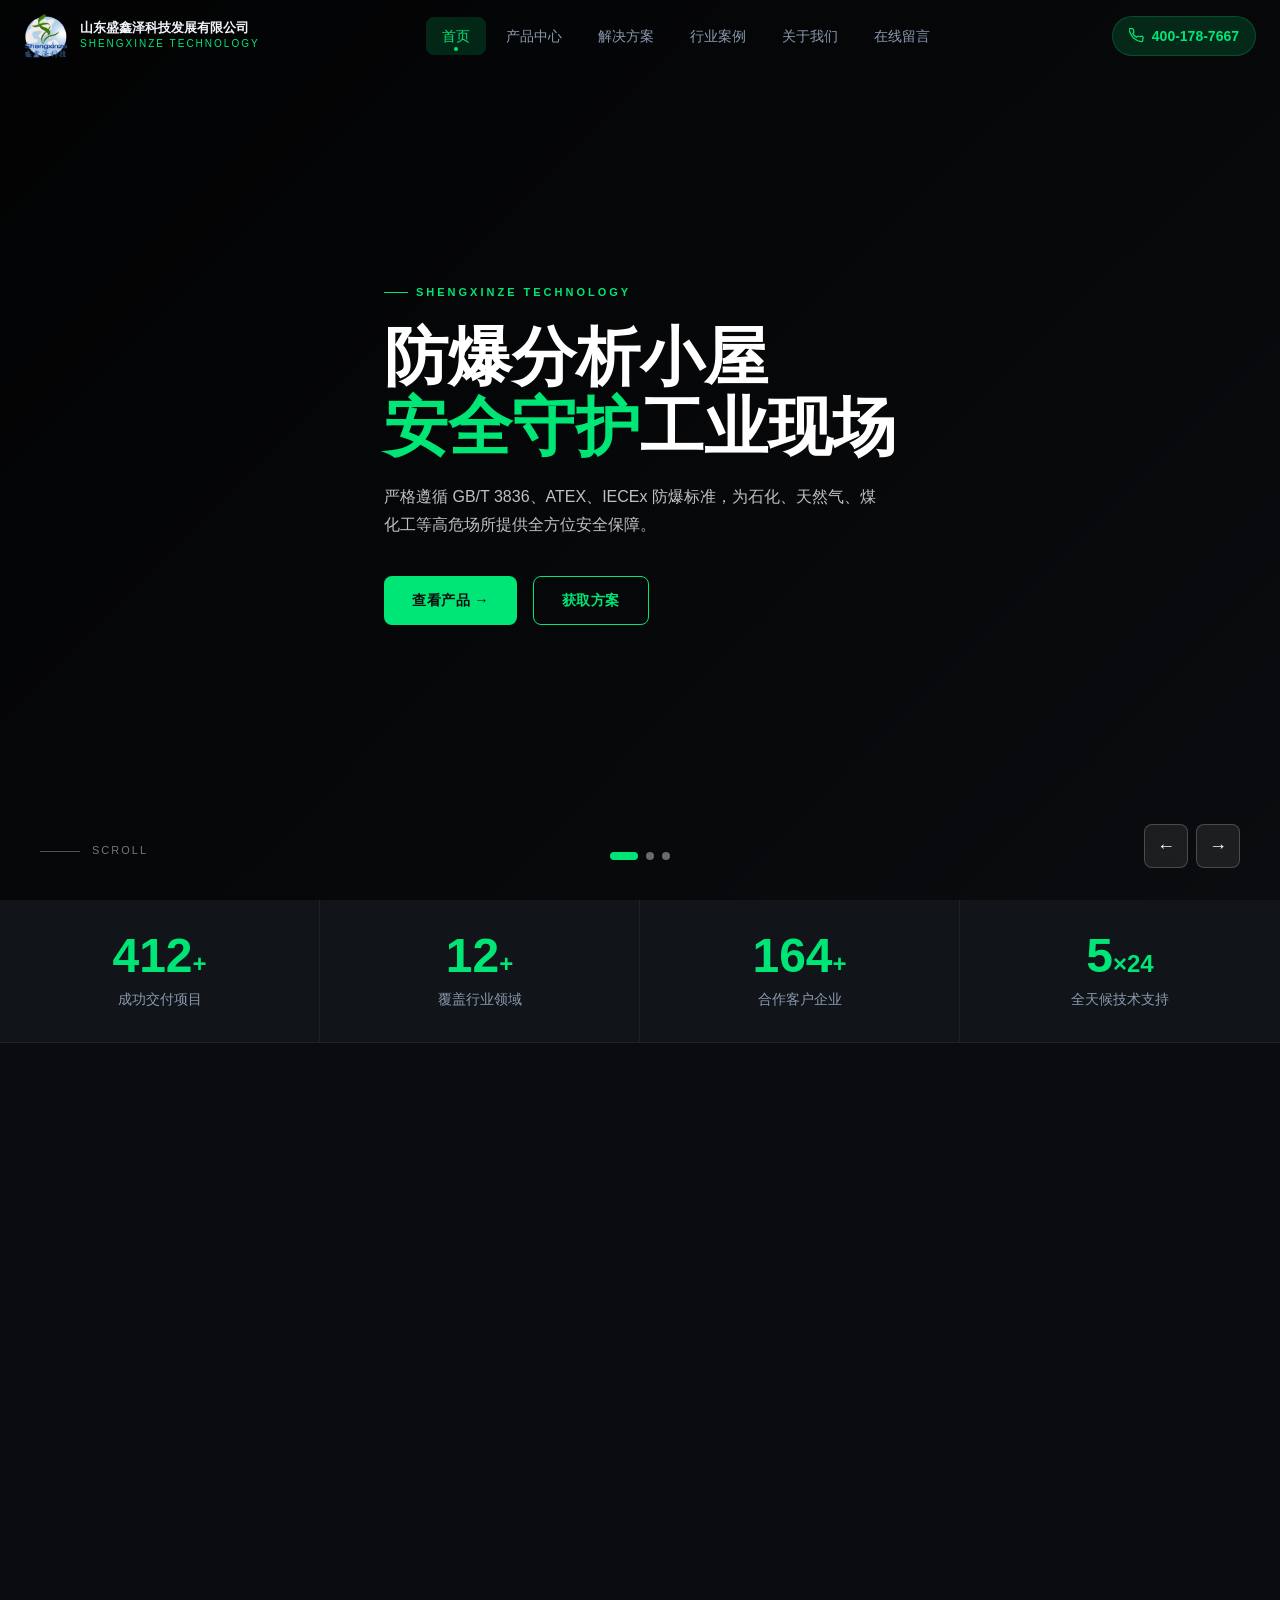
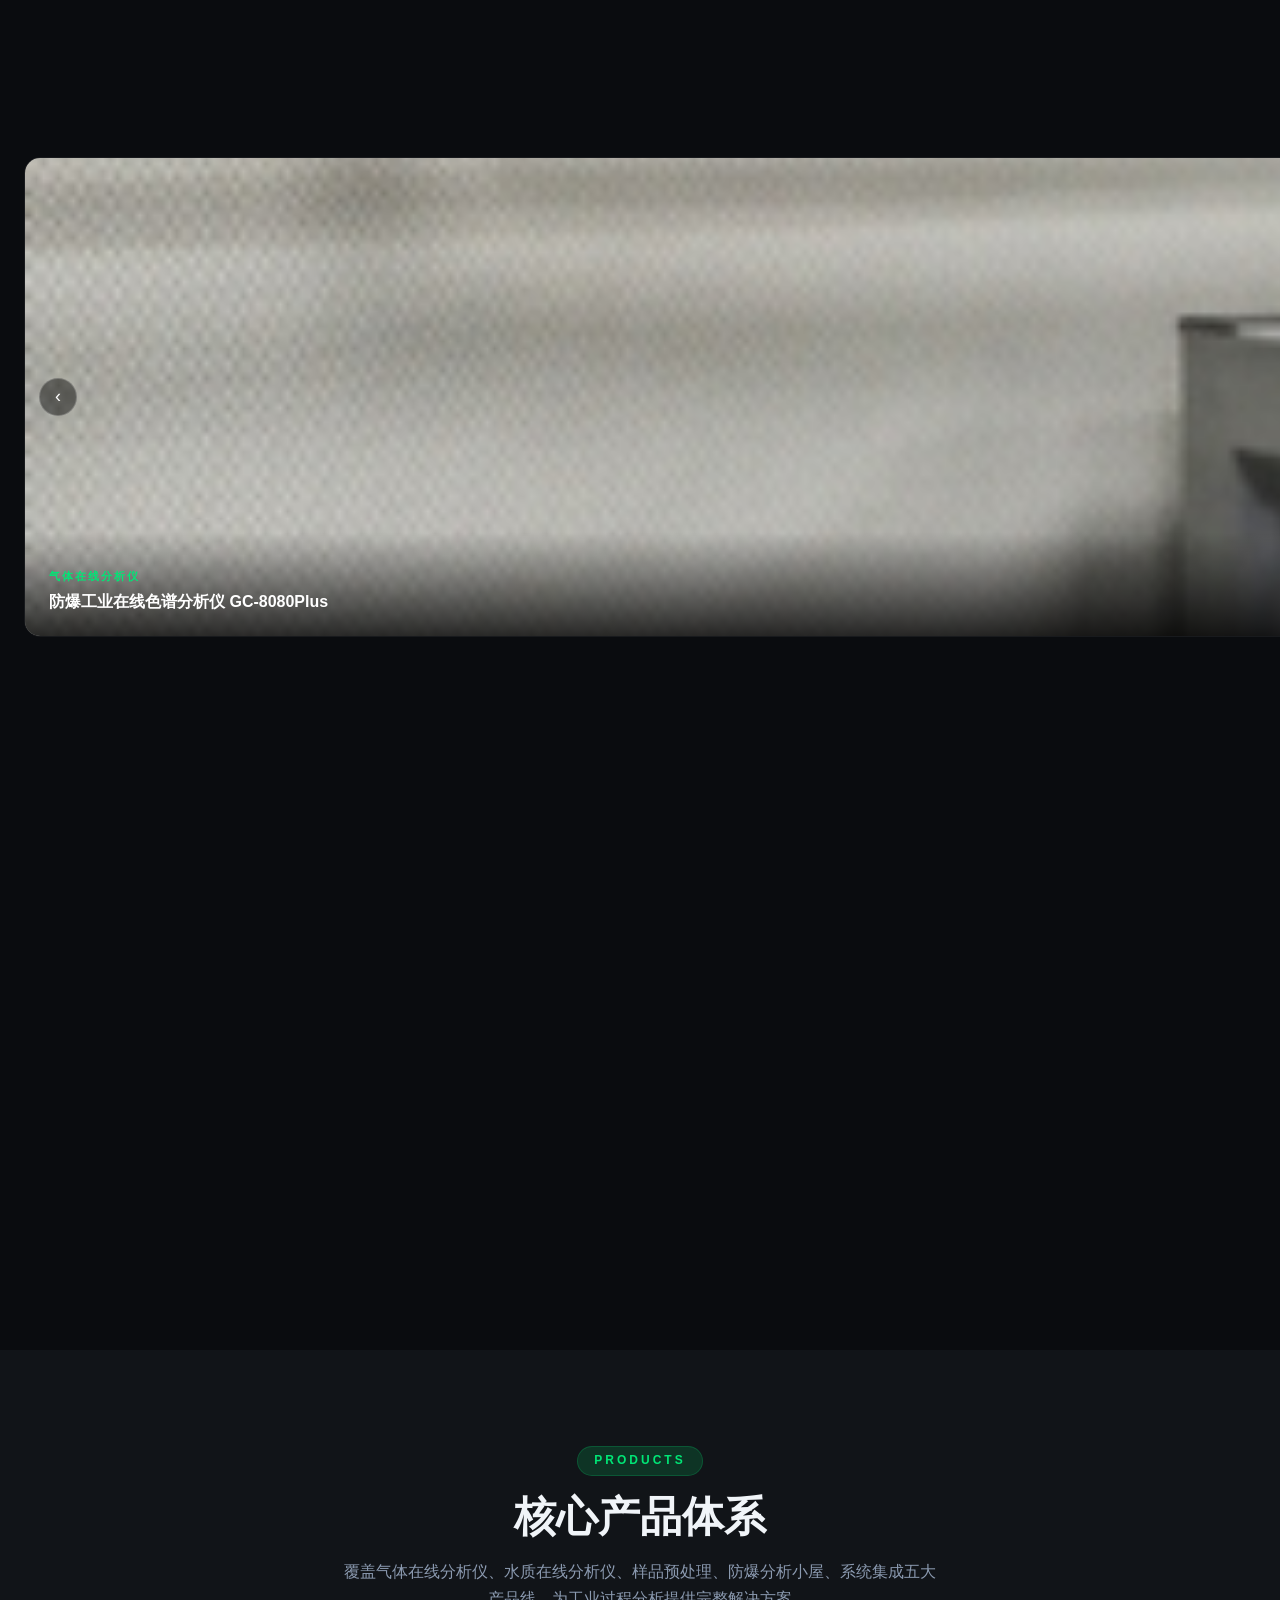
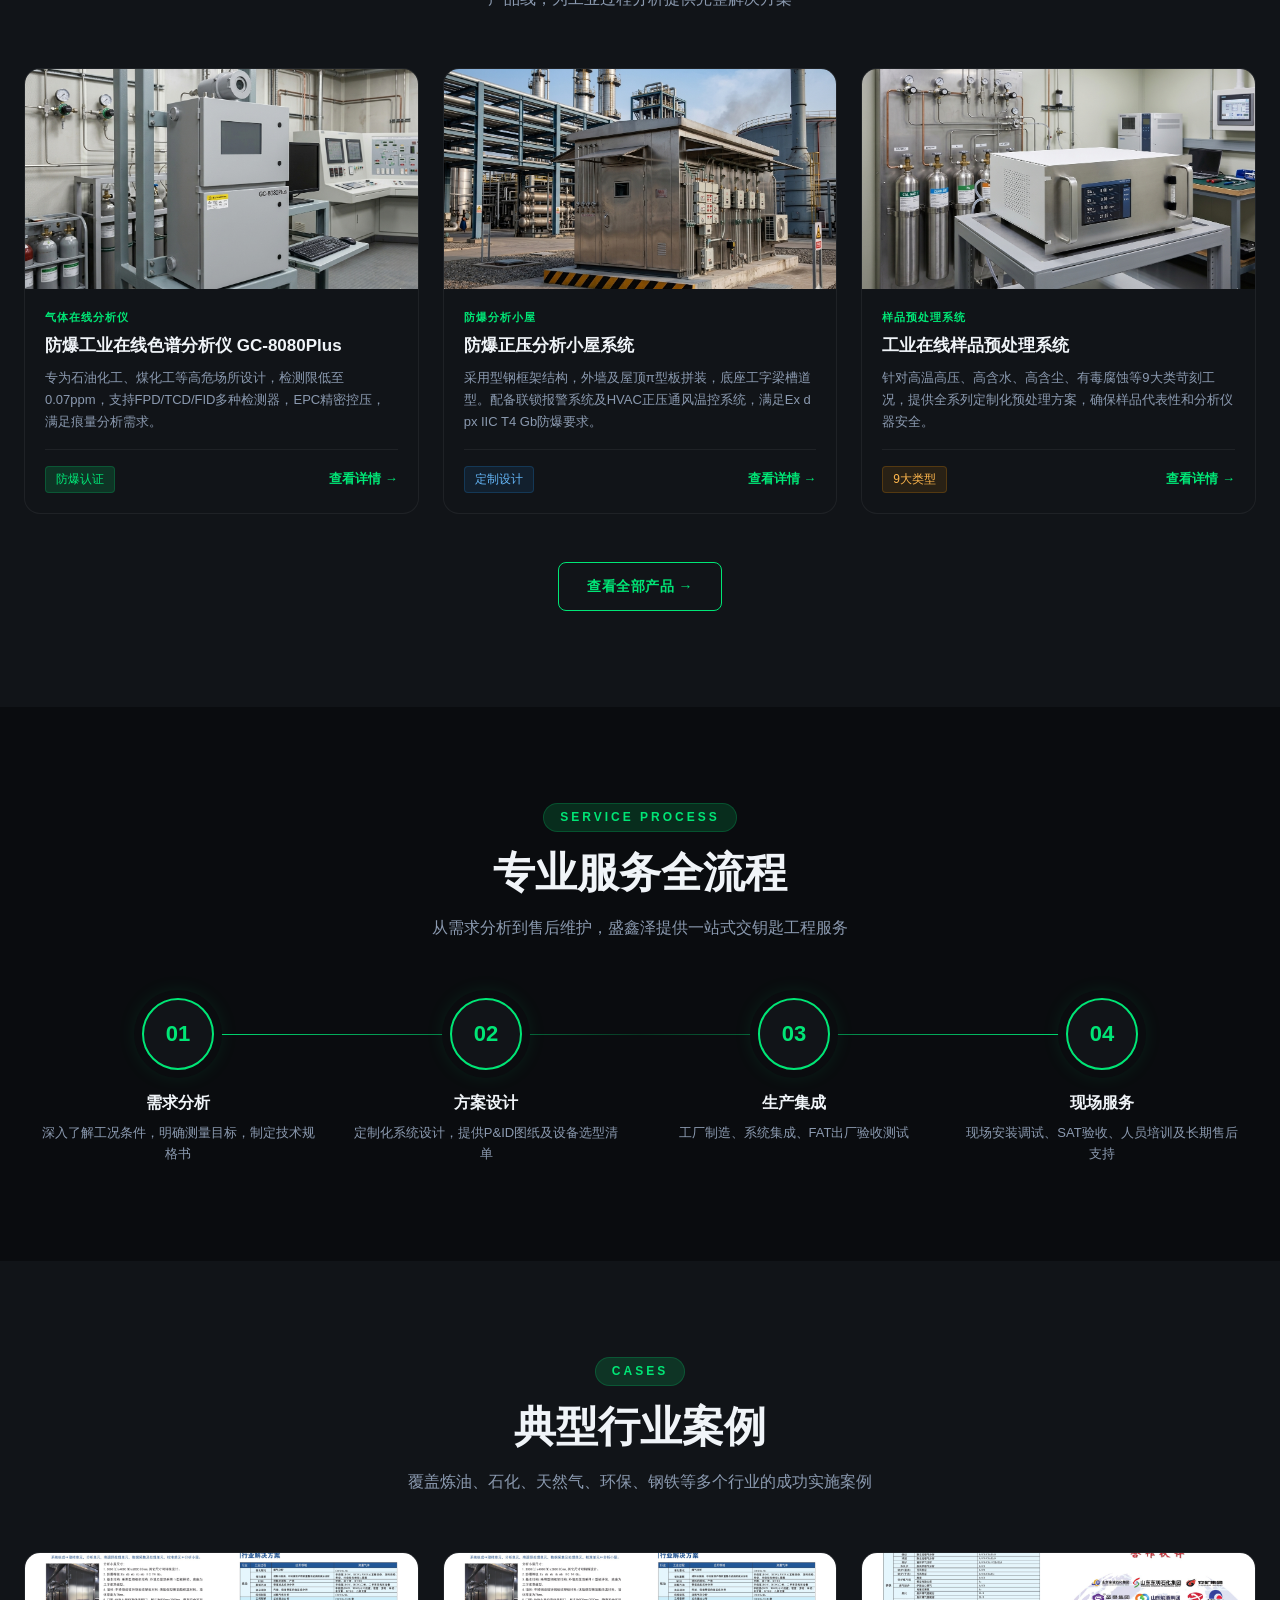
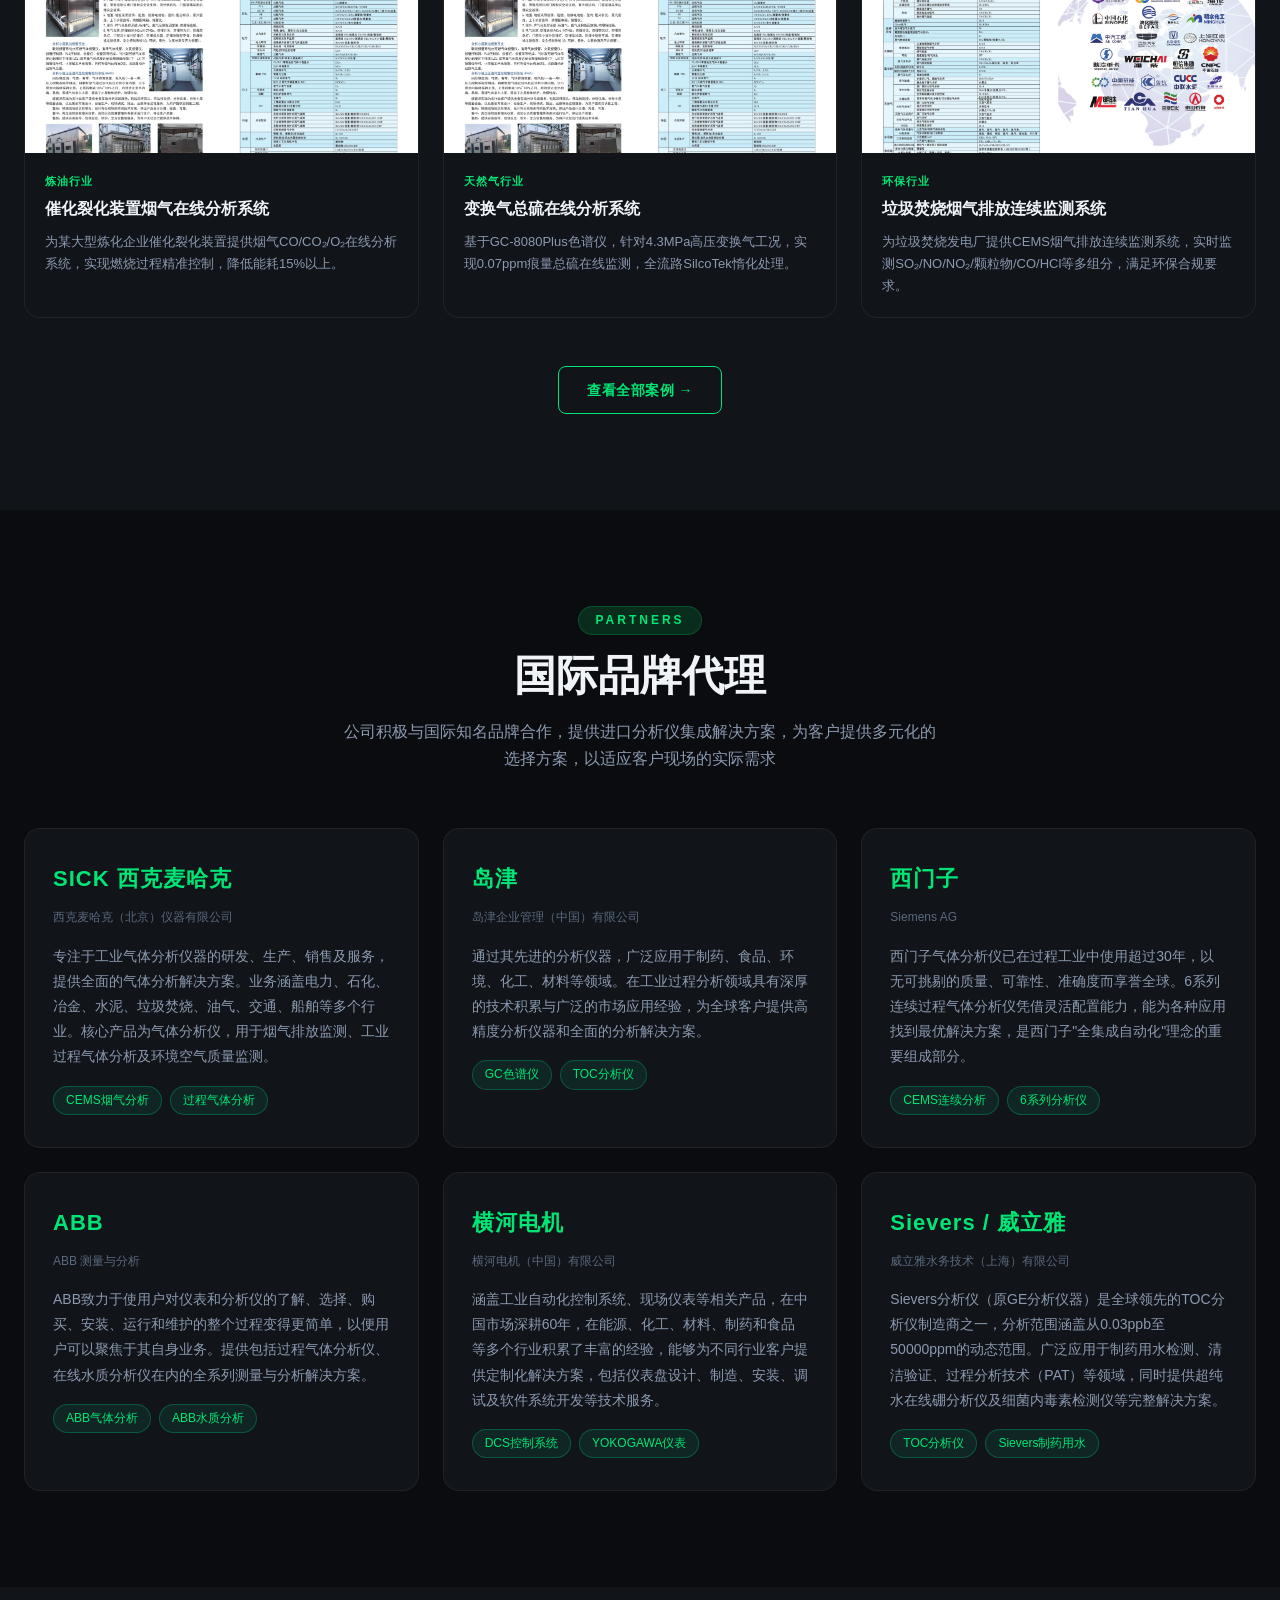
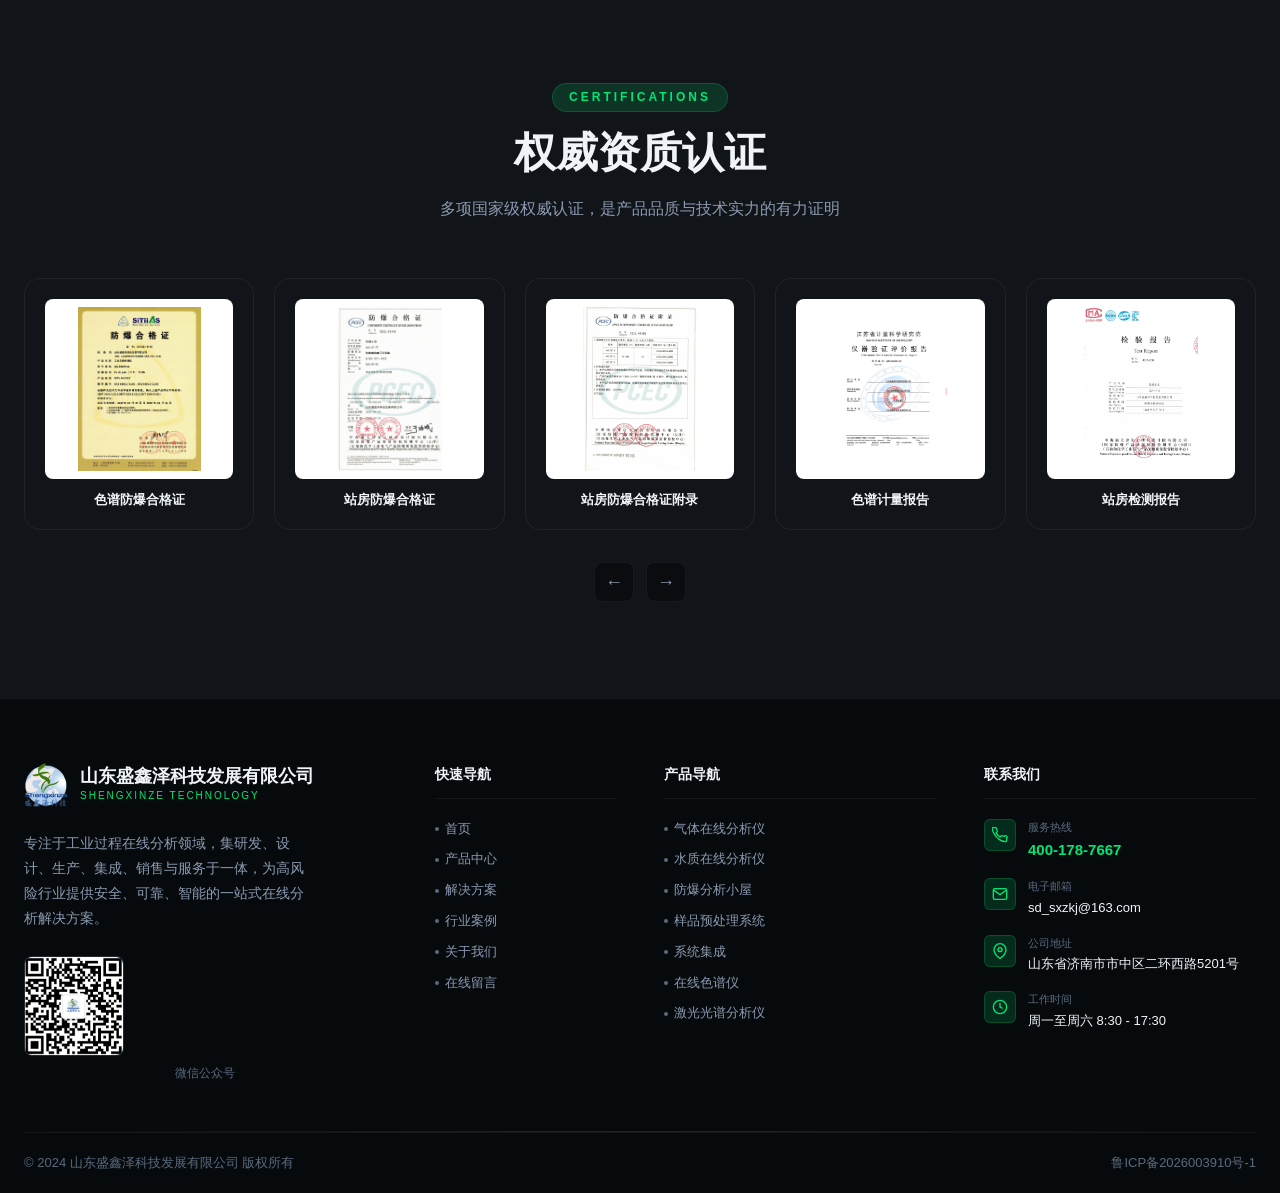
==== commit deecb43d: "fix: 修复首页ABOUT US轮播类名不匹配导致overflow失效的bug" ====
--- a/index.html
+++ b/index.html
@@ -273,50 +273,50 @@
     <div class="about-grid">
       <!-- 产品图片轮播 -->
       <div class="about-img-wrap fade-in">
-        <div class="about-prod-slider fade-in" id="homeProdSlider" style="overflow:hidden;position:relative;width:100%;max-width:100%;">
-          <div class="about-prod-slides" id="homeProdSlides" style="display:flex;height:100%;transition:transform 0.6s cubic-bezier(0.4,0,0.2,1);">
+        <div class="home-prod-slider" id="homeProdSlider">
+          <div class="home-prod-slides" id="homeProdSlides">
             <!-- 幻灯片1：GC-8080Plus -->
-            <div class="about-prod-slide" style="min-width:100%;flex-shrink:0;height:100%;position:relative;">
+            <div class="home-prod-slide">
               <img src="assets/images/products/prod_gc8080.png" alt="防爆工业在线色谱分析仪 GC-8080Plus">
-              <div class="about-prod-slide-caption">
-                <div class="caption-tag">气体在线分析仪</div>
-                <div class="caption-name">防爆工业在线色谱分析仪 GC-8080Plus</div>
+              <div class="home-prod-slide-caption">
+                <div class="cap-tag">气体在线分析仪</div>
+                <div class="cap-name">防爆工业在线色谱分析仪 GC-8080Plus</div>
               </div>
             </div>
             <!-- 幻灯片2：紫外光谱 -->
-            <div class="about-prod-slide" style="min-width:100%;flex-shrink:0;height:100%;position:relative;">
+            <div class="home-prod-slide">
               <img src="assets/images/products/prod_uv.png" alt="在线紫外光谱气体分析仪（DOAS）">
-              <div class="about-prod-slide-caption">
-                <div class="caption-tag">气体在线分析仪</div>
-                <div class="caption-name">在线紫外光谱气体分析仪（DOAS）</div>
+              <div class="home-prod-slide-caption">
+                <div class="cap-tag">气体在线分析仪</div>
+                <div class="cap-name">在线紫外光谱气体分析仪（DOAS）</div>
               </div>
             </div>
             <!-- 幻灯片3：红外光谱 -->
-            <div class="about-prod-slide" style="min-width:100%;flex-shrink:0;height:100%;position:relative;">
+            <div class="home-prod-slide">
               <img src="assets/images/products/prod_infrared.png" alt="在线红外光谱气体分析仪（NDIR）">
-              <div class="about-prod-slide-caption">
-                <div class="caption-tag">气体在线分析仪</div>
-                <div class="caption-name">在线红外光谱气体分析仪（NDIR）</div>
+              <div class="home-prod-slide-caption">
+                <div class="cap-tag">气体在线分析仪</div>
+                <div class="cap-name">在线红外光谱气体分析仪（NDIR）</div>
               </div>
             </div>
             <!-- 幻灯片4：防爆分析小屋 -->
-            <div class="about-prod-slide" style="min-width:100%;flex-shrink:0;height:100%;position:relative;">
+            <div class="home-prod-slide">
               <img src="assets/images/products/prod_shelter.png" alt="防爆正压分析小屋系统">
-              <div class="about-prod-slide-caption">
-                <div class="caption-tag">防爆分析小屋</div>
-                <div class="caption-name">防爆正压分析小屋系统</div>
+              <div class="home-prod-slide-caption">
+                <div class="cap-tag">防爆分析小屋</div>
+                <div class="cap-name">防爆正压分析小屋系统</div>
               </div>
             </div>
           </div>
           <!-- 左右箭头 -->
-          <button class="about-prod-arrow prev" id="homeProdPrev">&#8249;</button>
-          <button class="about-prod-arrow next" id="homeProdNext">&#8250;</button>
+          <button class="home-prod-arrow prev" id="homeProdPrev">&#8249;</button>
+          <button class="home-prod-arrow next" id="homeProdNext">&#8250;</button>
           <!-- 指示点 -->
-          <div class="about-prod-dots" id="homeProdDots">
-            <button class="about-prod-dot active" data-idx="0"></button>
-            <button class="about-prod-dot" data-idx="1"></button>
-            <button class="about-prod-dot" data-idx="2"></button>
-            <button class="about-prod-dot" data-idx="3"></button>
+          <div class="home-prod-dots" id="homeProdDots">
+            <button class="home-prod-dot active" data-idx="0"></button>
+            <button class="home-prod-dot" data-idx="1"></button>
+            <button class="home-prod-dot" data-idx="2"></button>
+            <button class="home-prod-dot" data-idx="3"></button>
           </div>
         </div>
       </div>
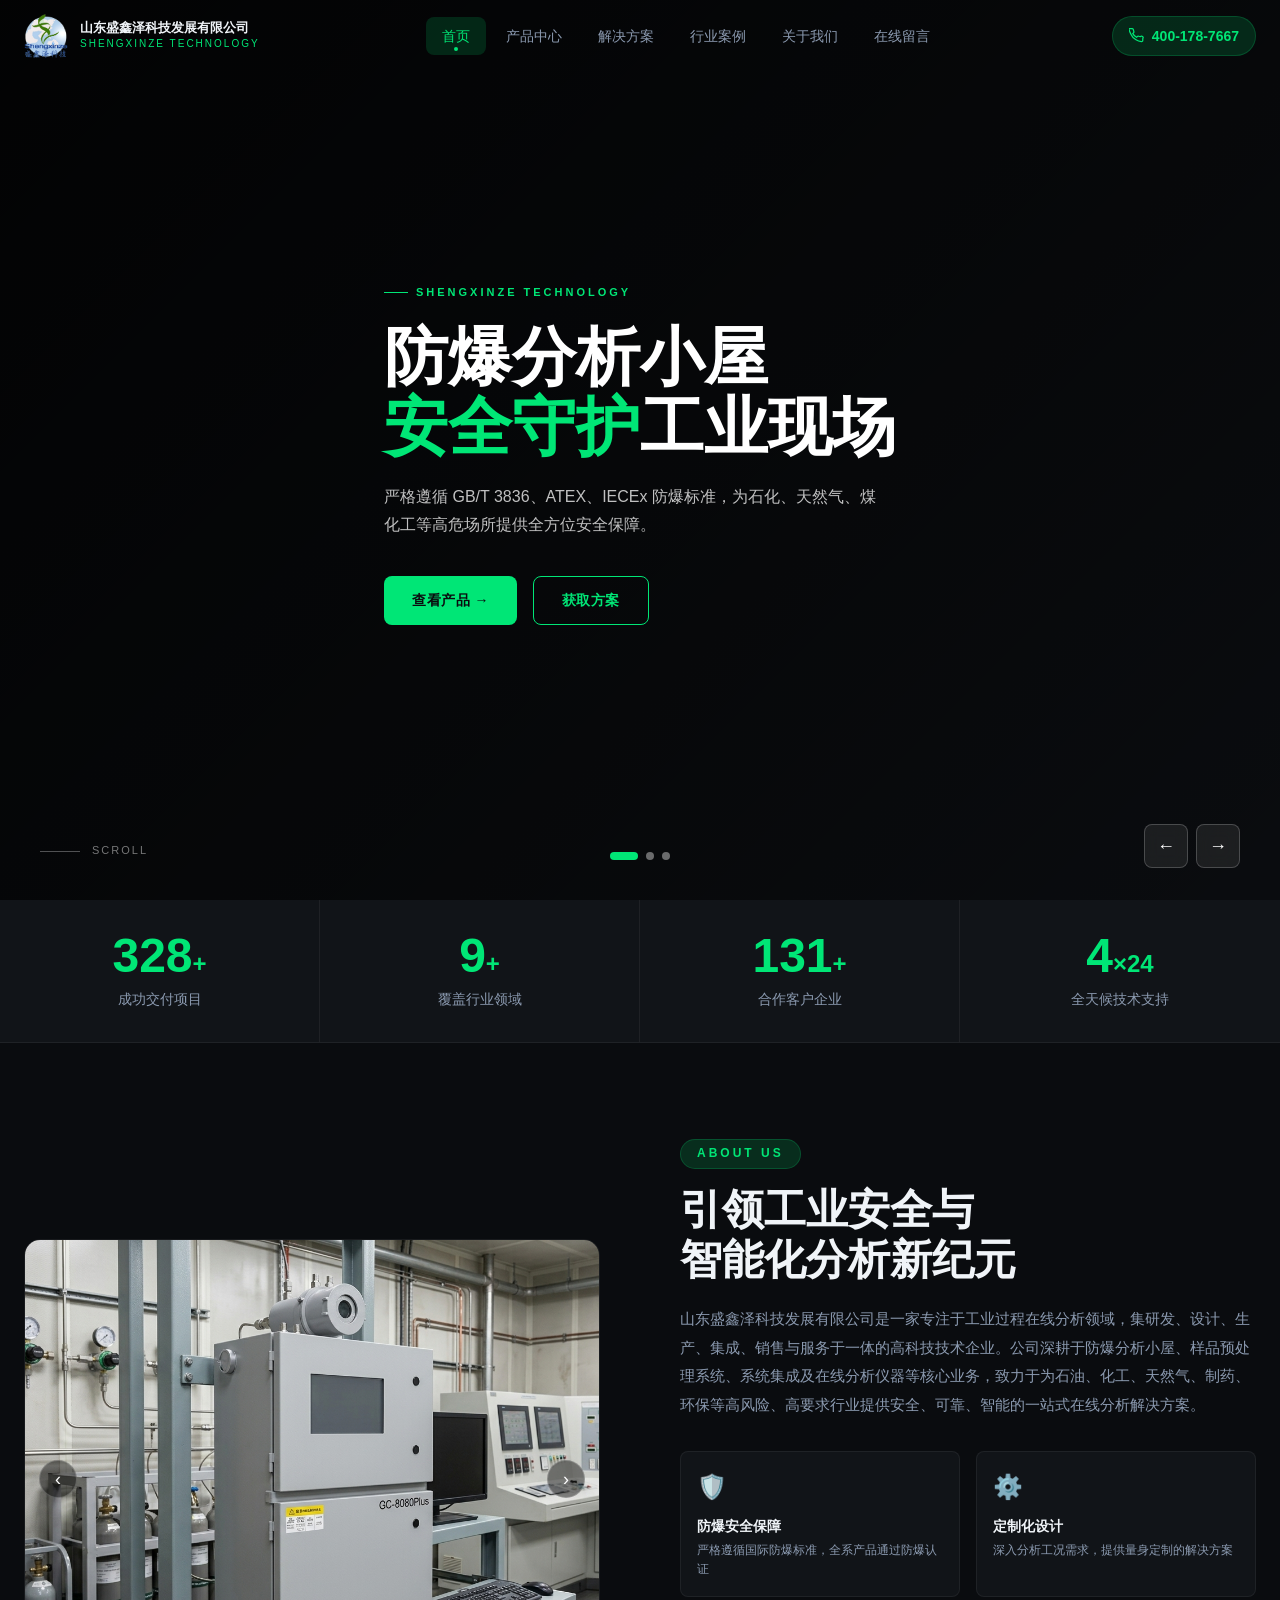
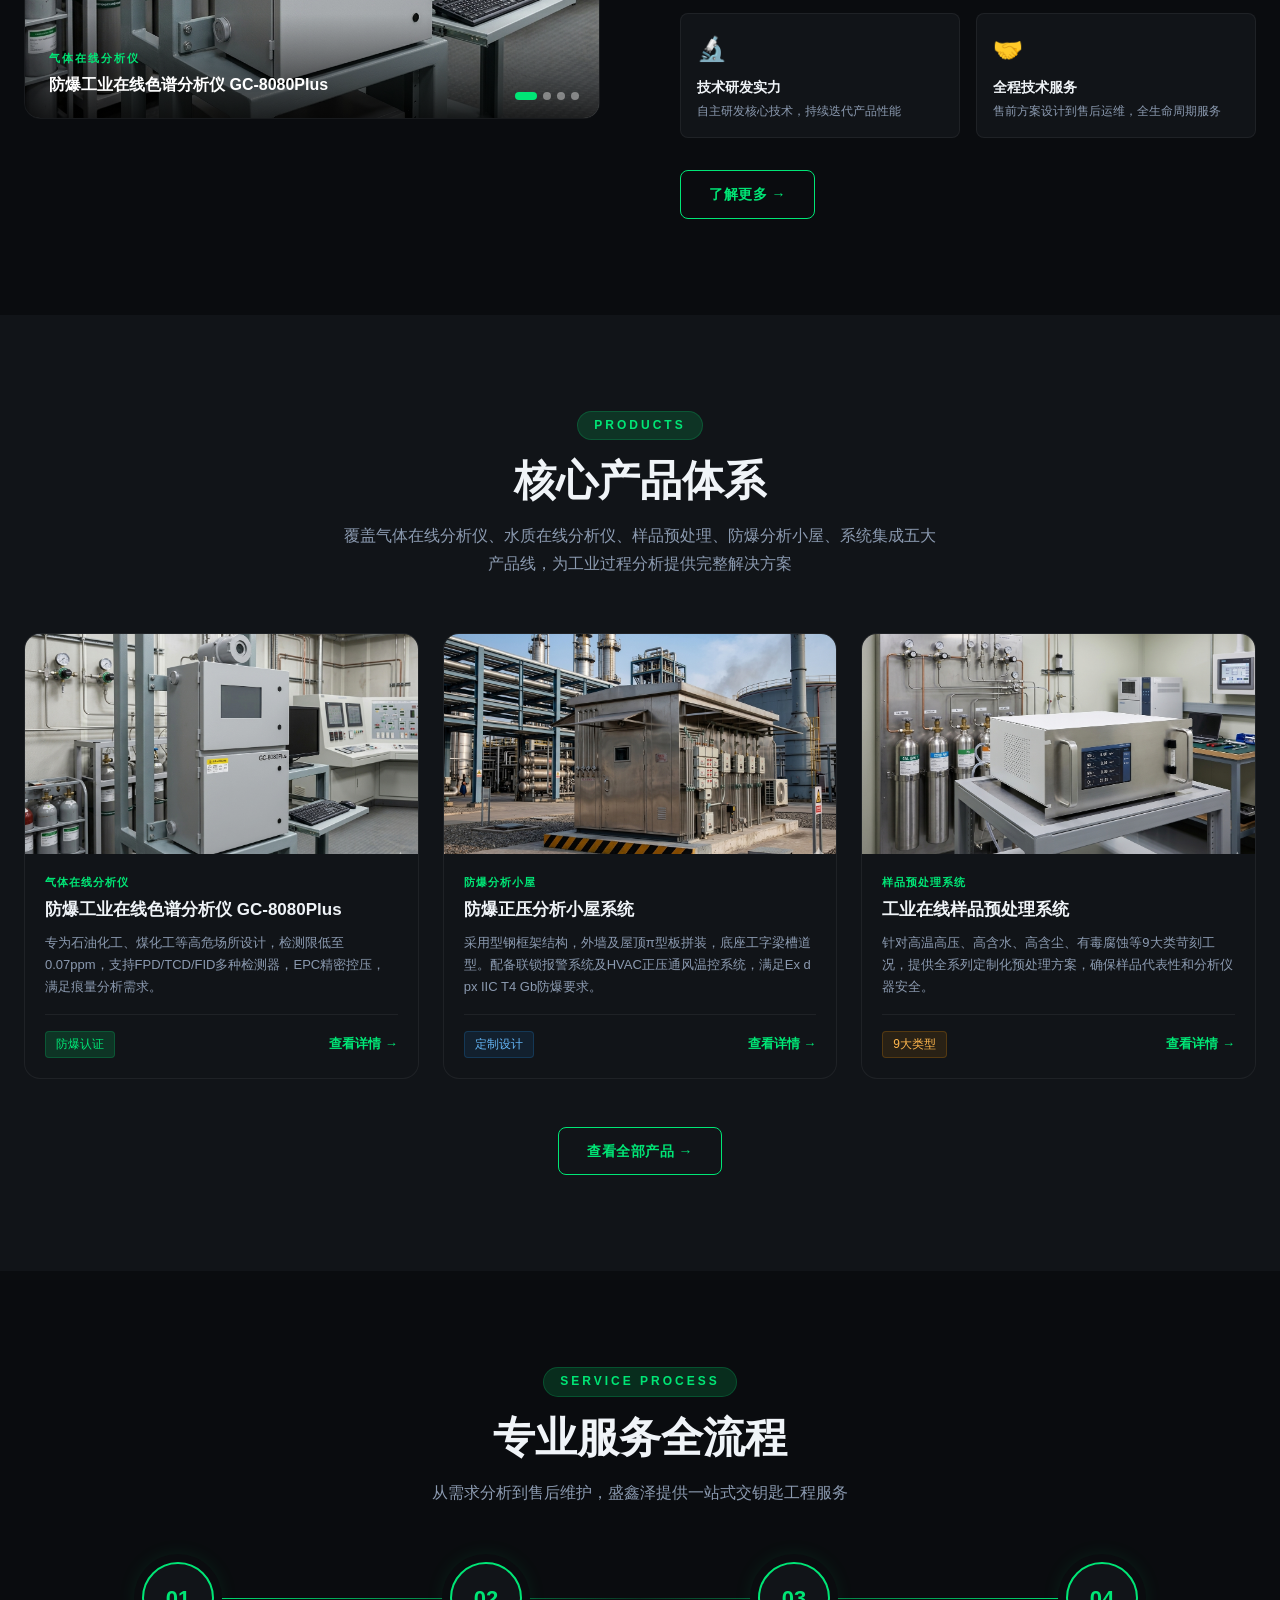
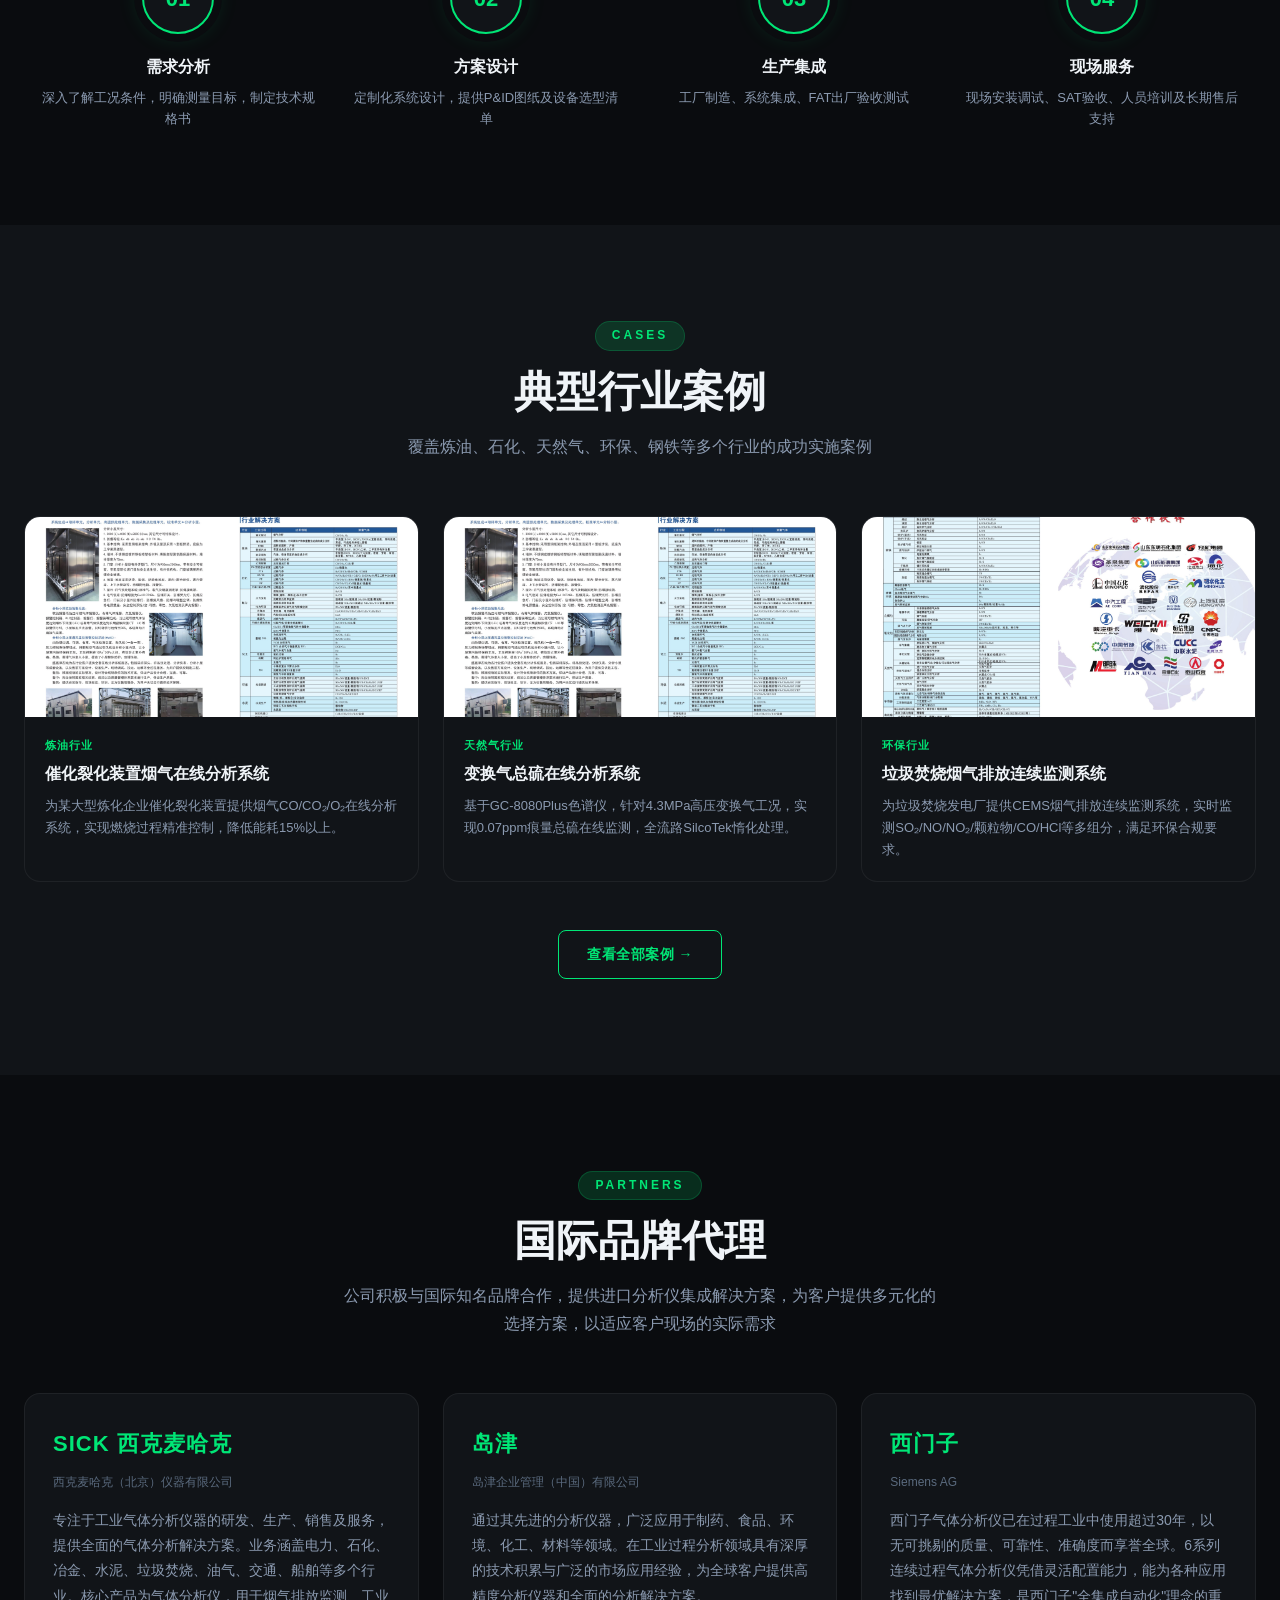
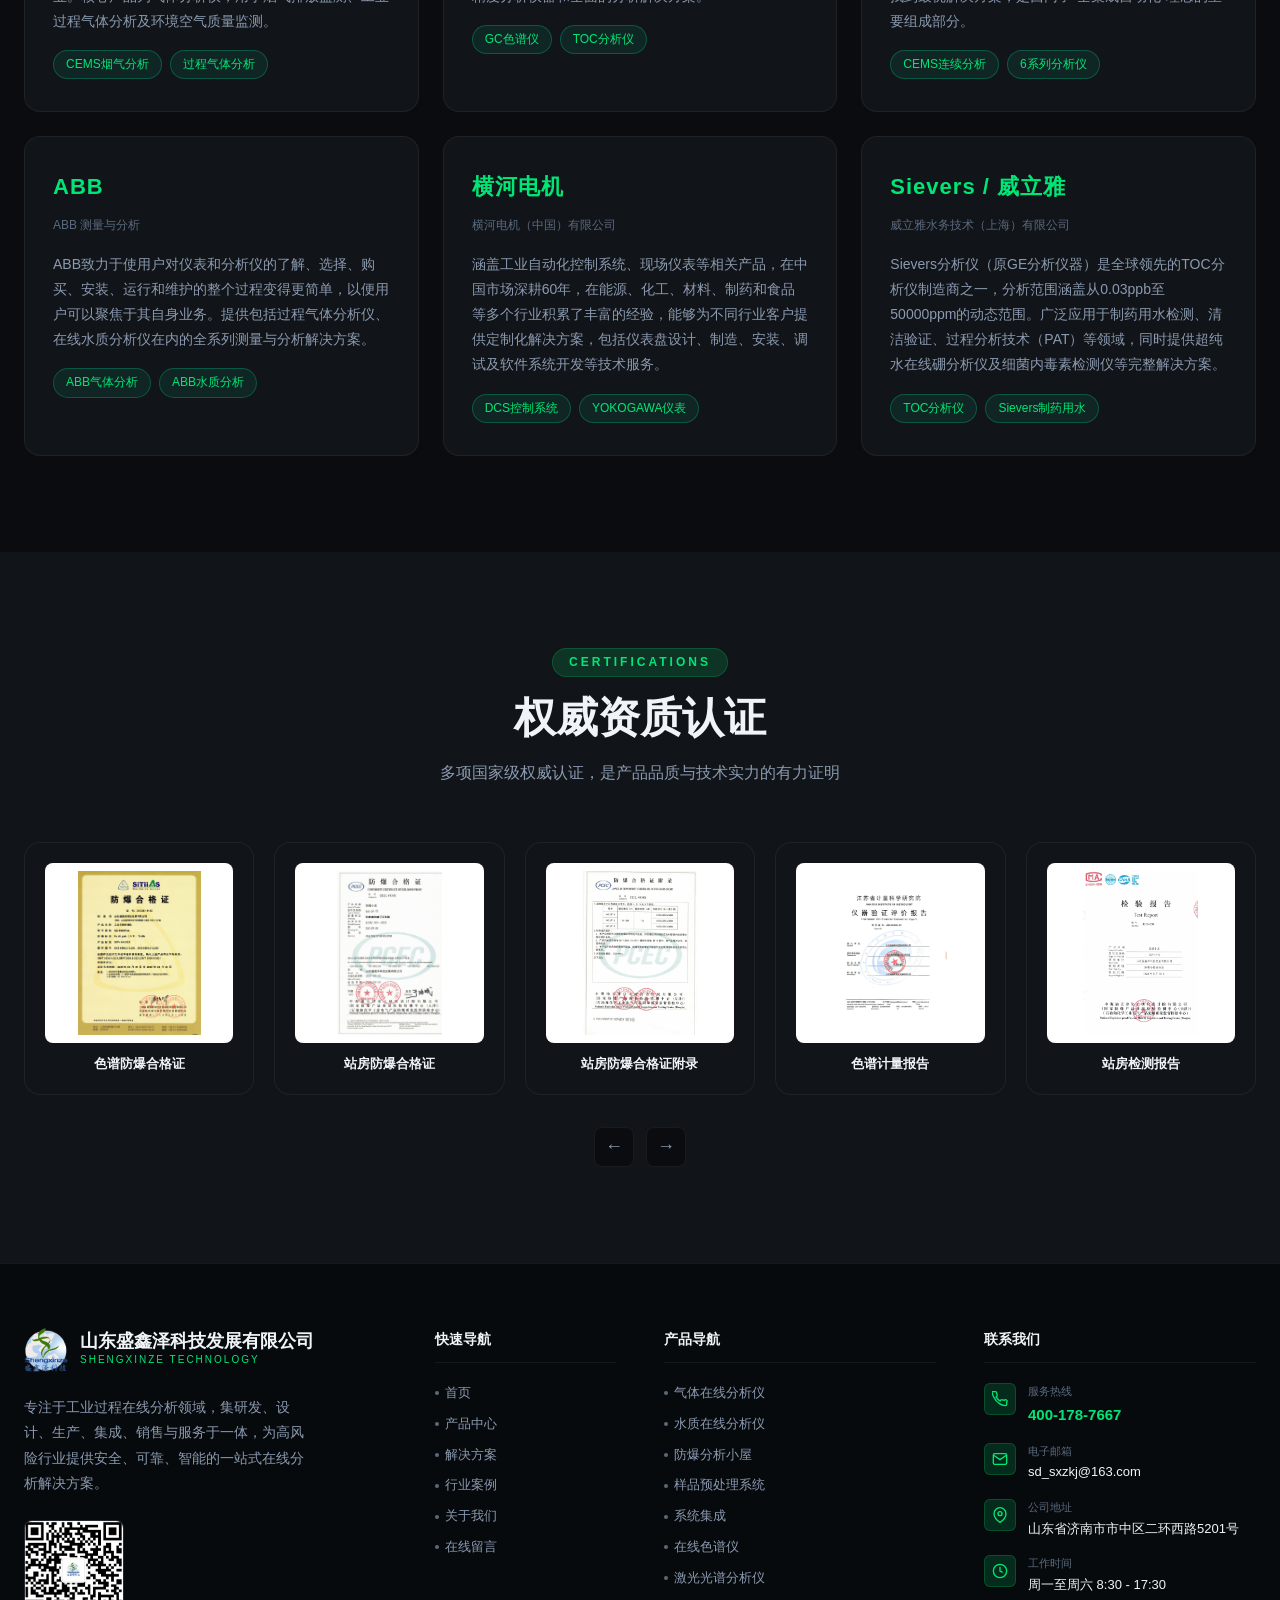
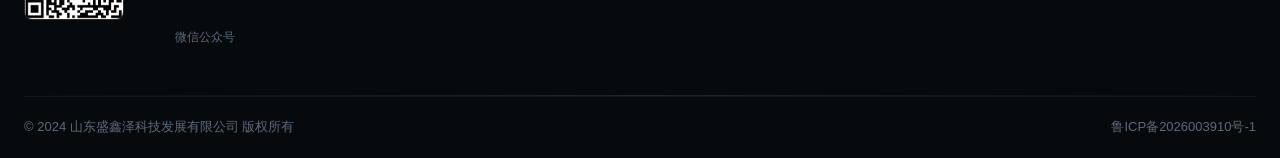
==== commit 79bc6a13: "fix: 删除轮播JS中动态设置slide宽度的代码，让CSS width:25%正常生效" ====
--- a/index.html
+++ b/index.html
@@ -656,22 +656,13 @@
 (function(){
   const slider = document.getElementById('homeProdSlider');
   const slides = document.getElementById('homeProdSlides');
-  const dots   = document.querySelectorAll('#homeProdDots .about-prod-dot');
+  const dots   = document.querySelectorAll('#homeProdDots .home-prod-dot');
   const total  = 4;
   let cur = 0, timer;
 
-  function setLayout() {
-    const w = slider.offsetWidth;
-    Array.from(slides.children).forEach(s => {
-      s.style.width = w + 'px';
-      s.style.minWidth = w + 'px';
-    });
-    slides.style.transform = 'translateX(-' + (cur * w) + 'px)';
-  }
   function goTo(idx) {
     cur = (idx + total) % total;
-    const w = slider.offsetWidth;
-    slides.style.transform = 'translateX(-' + (cur * w) + 'px)';
+    slides.style.transform = 'translateX(-' + (cur * 25) + '%)';
     dots.forEach((d, i) => d.classList.toggle('active', i === cur));
   }
 
@@ -697,8 +688,6 @@
     if (Math.abs(diff) > 40) { stopAuto(); goTo(diff > 0 ? cur + 1 : cur - 1); startAuto(); }
   }, { passive:true });
 
-  window.addEventListener('resize', () => { setLayout(); });
-  setLayout();
   startAuto();
 })();
 </script>
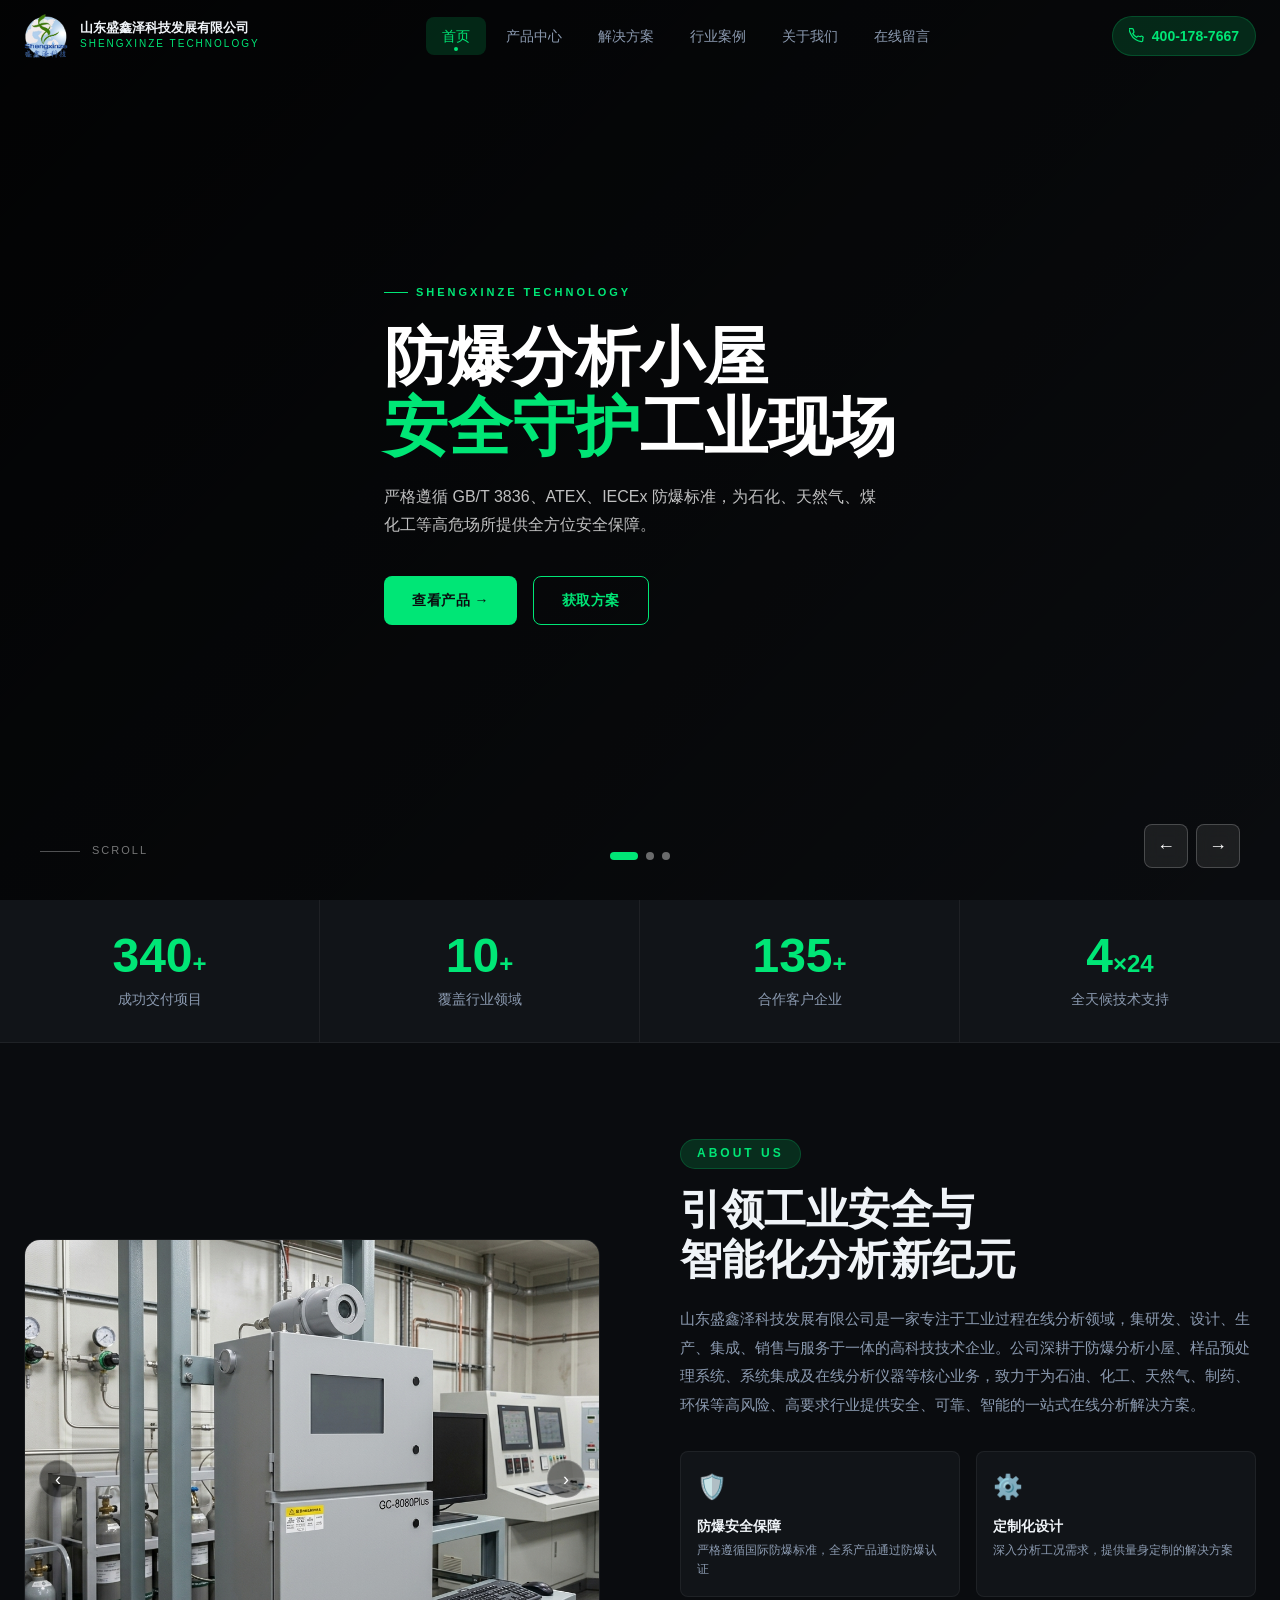
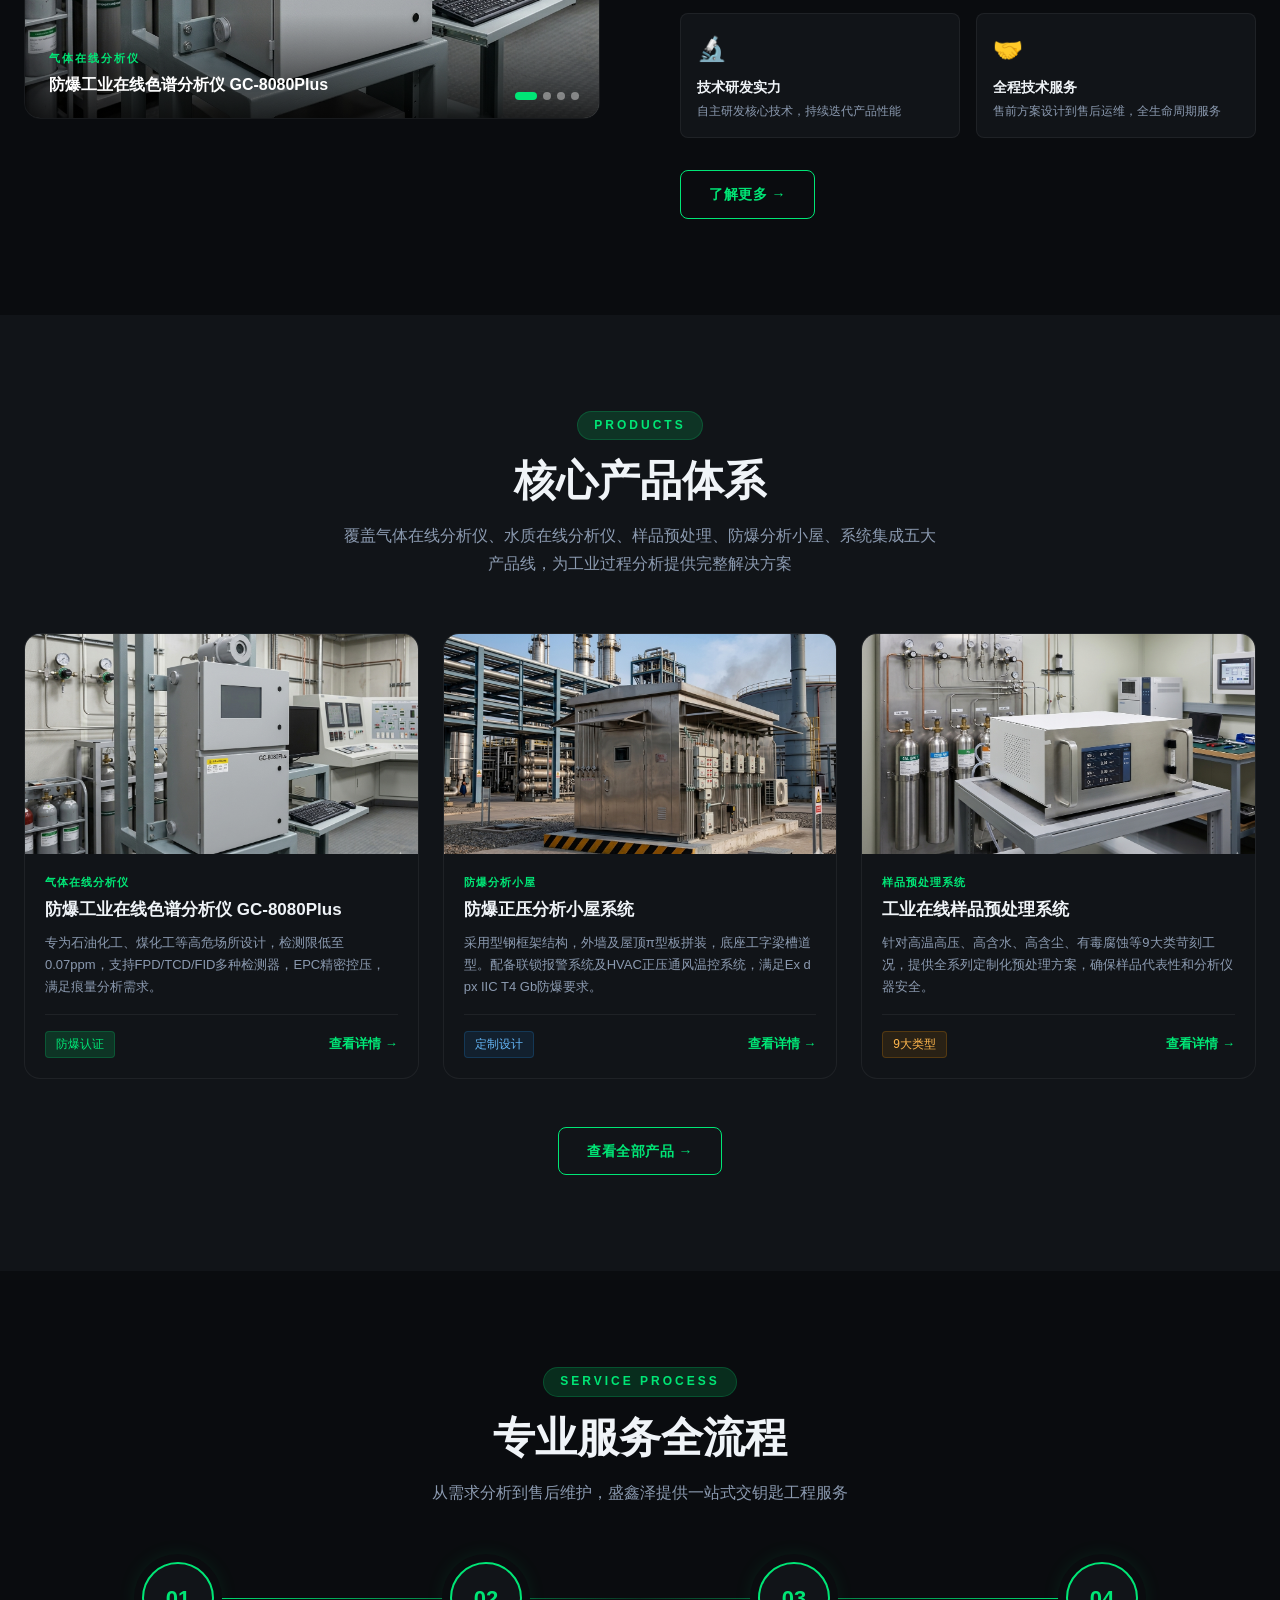
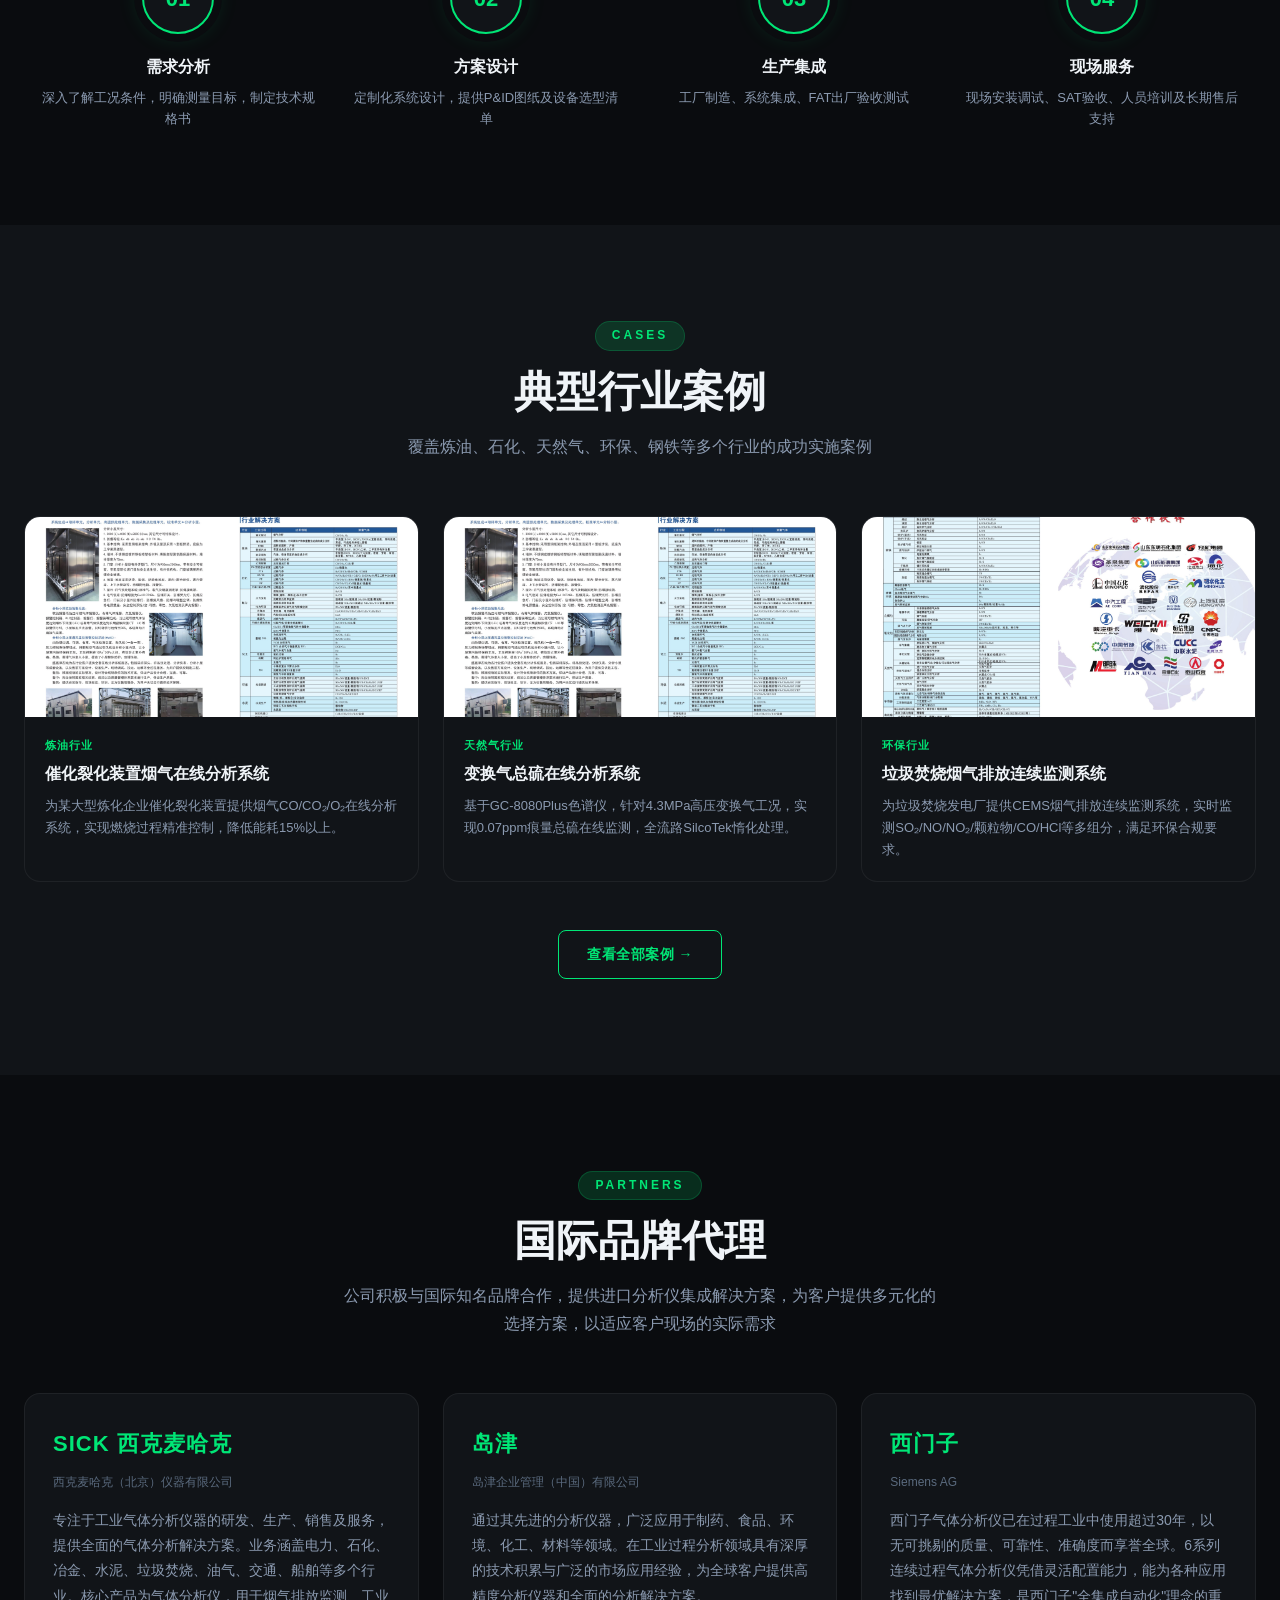
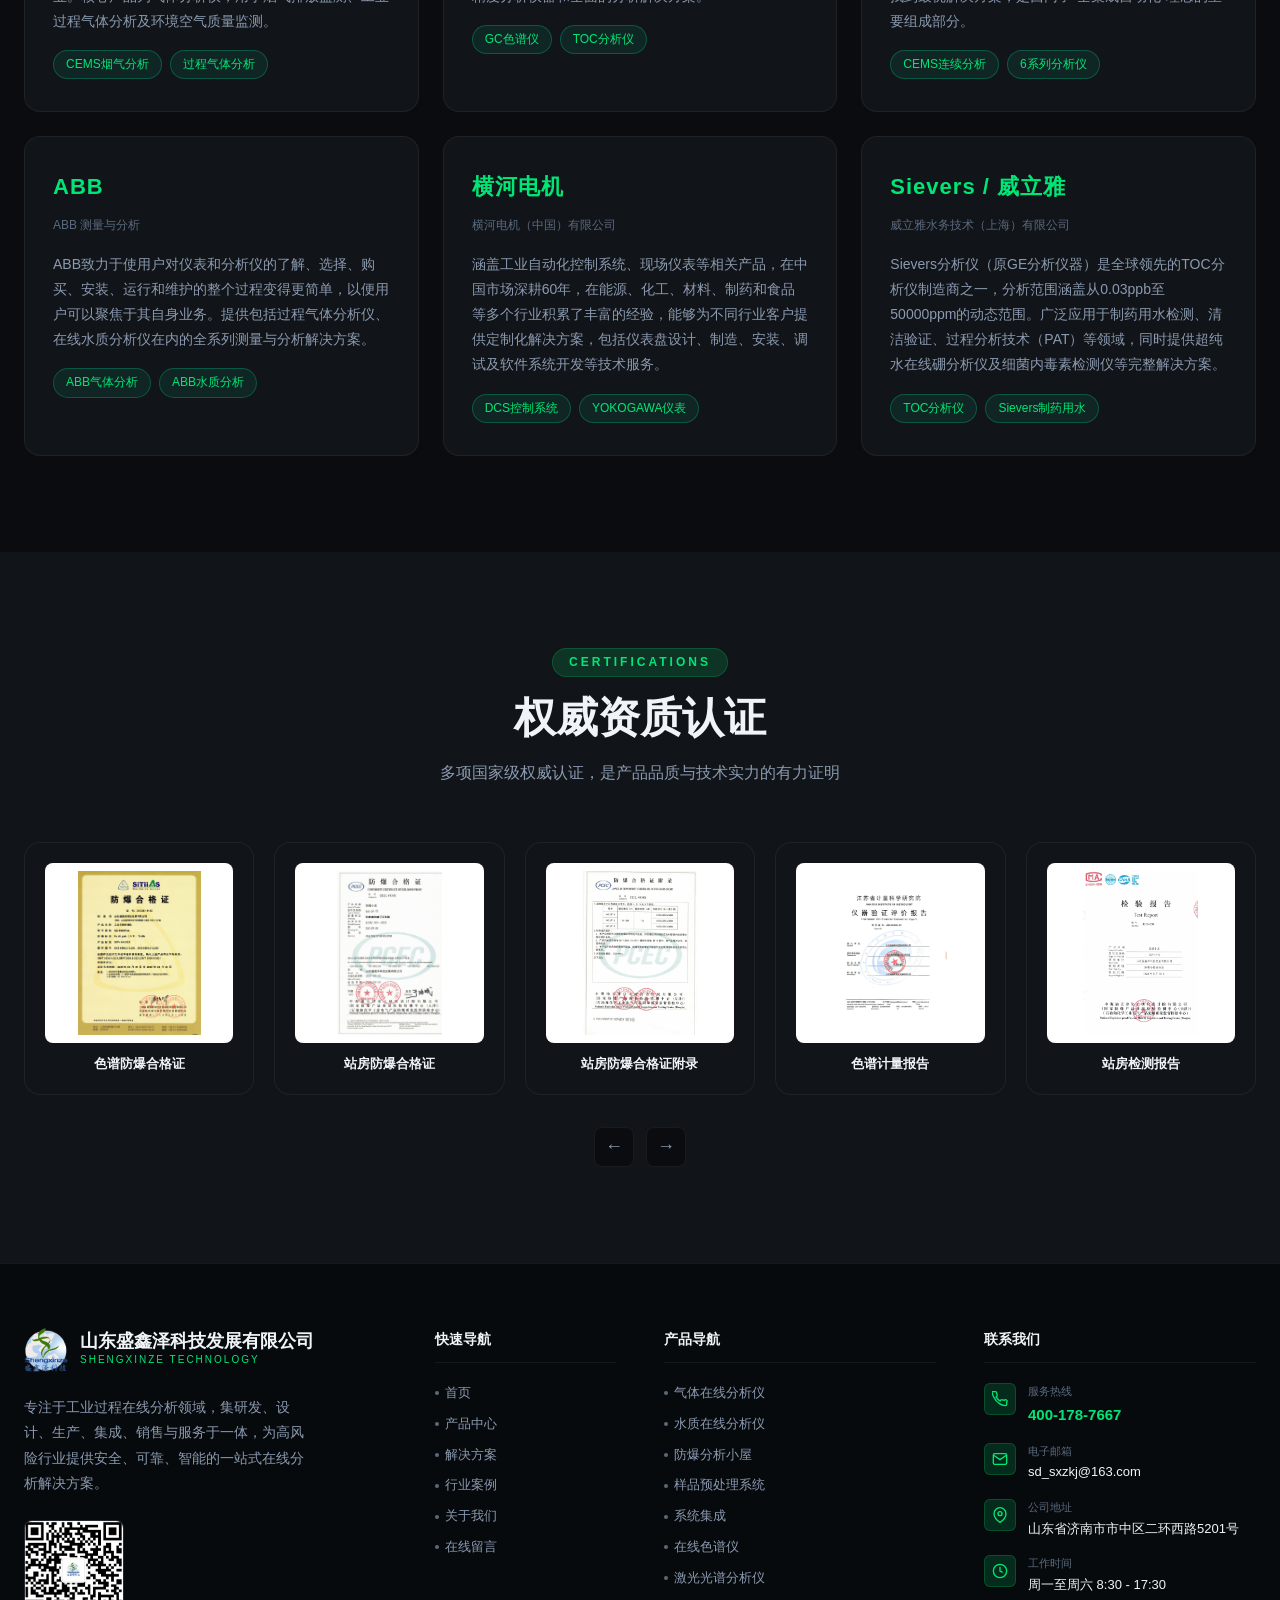
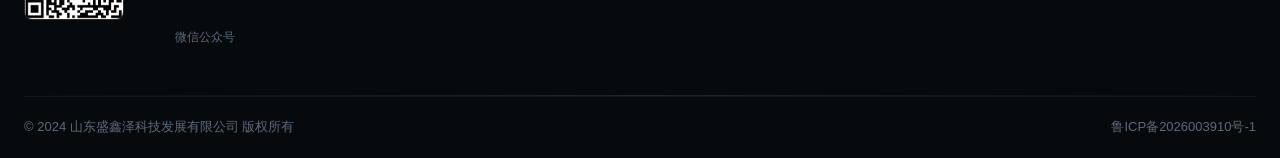
==== commit 6ced97df: "fix: 国际品牌代理手机端响应式布局 - 手机单列/平板2列/桌面3列" ====
--- a/index.html
+++ b/index.html
@@ -156,6 +156,37 @@
       .about-features { grid-template-columns:1fr; }
       .process-grid { grid-template-columns:1fr; }
       .cert-slide-item { flex:0 0 calc(50% - 10px); }
+    }
+
+    /* 国际品牌代理网格 */
+    .brands-grid {
+      display: grid;
+      grid-template-columns: repeat(3, 1fr);
+      gap: 24px;
+    }
+    .brand-card {
+      background: var(--bg-card);
+      border: 1px solid var(--border-subtle);
+      border-radius: var(--radius-lg);
+      padding: 32px 28px;
+      transition: var(--transition);
+    }
+    .brand-card .brand-name {
+      font-size: 22px;
+      font-weight: 800;
+      color: var(--primary);
+      margin-bottom: 12px;
+      letter-spacing: 1px;
+      word-break: keep-all;
+      white-space: nowrap;
+    }
+    @media(max-width:1024px){
+      .brands-grid { grid-template-columns: repeat(2, 1fr); }
+    }
+    @media(max-width:640px){
+      .brands-grid { grid-template-columns: 1fr; gap: 16px; }
+      .brand-card { padding: 24px 20px; }
+      .brand-card .brand-name { font-size: 18px; white-space: normal; }
     }
   </style>
 </head>
@@ -455,10 +486,10 @@
       <h2 class="section-title">国际品牌代理</h2>
       <p class="section-subtitle">公司积极与国际知名品牌合作，提供进口分析仪集成解决方案，为客户提供多元化的选择方案，以适应客户现场的实际需求</p>
     </div>
-    <div class="brands-grid fade-in" style="display:grid;grid-template-columns:repeat(3,1fr);gap:24px;">
-
-      <div class="brand-card" style="background:var(--bg-card);border:1px solid var(--border-subtle);border-radius:var(--radius-lg);padding:32px 28px;transition:var(--transition);">
-        <div style="font-size:22px;font-weight:800;color:var(--primary);margin-bottom:12px;letter-spacing:1px;">SICK 西克麦哈克</div>
+    <div class="brands-grid fade-in">
+
+      <div class="brand-card">
+        <div class="brand-name">SICK 西克麦哈克</div>
         <div style="font-size:12px;color:var(--text-muted);margin-bottom:16px;">西克麦哈克（北京）仪器有限公司</div>
         <p style="font-size:14px;color:var(--text-gray);line-height:1.8;">专注于工业气体分析仪器的研发、生产、销售及服务，提供全面的气体分析解决方案。业务涵盖电力、石化、冶金、水泥、垃圾焚烧、油气、交通、船舶等多个行业。核心产品为气体分析仪，用于烟气排放监测、工业过程气体分析及环境空气质量监测。</p>
         <div style="margin-top:16px;display:flex;flex-wrap:wrap;gap:8px;">
@@ -467,8 +498,8 @@
         </div>
       </div>
 
-      <div class="brand-card" style="background:var(--bg-card);border:1px solid var(--border-subtle);border-radius:var(--radius-lg);padding:32px 28px;transition:var(--transition);">
-        <div style="font-size:22px;font-weight:800;color:var(--primary);margin-bottom:12px;letter-spacing:1px;">岛津</div>
+      <div class="brand-card">
+        <div class="brand-name">岛津</div>
         <div style="font-size:12px;color:var(--text-muted);margin-bottom:16px;">岛津企业管理（中国）有限公司</div>
         <p style="font-size:14px;color:var(--text-gray);line-height:1.8;">通过其先进的分析仪器，广泛应用于制药、食品、环境、化工、材料等领域。在工业过程分析领域具有深厚的技术积累与广泛的市场应用经验，为全球客户提供高精度分析仪器和全面的分析解决方案。</p>
         <div style="margin-top:16px;display:flex;flex-wrap:wrap;gap:8px;">
@@ -477,8 +508,8 @@
         </div>
       </div>
 
-      <div class="brand-card" style="background:var(--bg-card);border:1px solid var(--border-subtle);border-radius:var(--radius-lg);padding:32px 28px;transition:var(--transition);">
-        <div style="font-size:22px;font-weight:800;color:var(--primary);margin-bottom:12px;letter-spacing:1px;">西门子</div>
+      <div class="brand-card">
+        <div class="brand-name">西门子</div>
         <div style="font-size:12px;color:var(--text-muted);margin-bottom:16px;">Siemens AG</div>
         <p style="font-size:14px;color:var(--text-gray);line-height:1.8;">西门子气体分析仪已在过程工业中使用超过30年，以无可挑剔的质量、可靠性、准确度而享誉全球。6系列连续过程气体分析仪凭借灵活配置能力，能为各种应用找到最优解决方案，是西门子"全集成自动化"理念的重要组成部分。</p>
         <div style="margin-top:16px;display:flex;flex-wrap:wrap;gap:8px;">
@@ -487,8 +518,8 @@
         </div>
       </div>
 
-      <div class="brand-card" style="background:var(--bg-card);border:1px solid var(--border-subtle);border-radius:var(--radius-lg);padding:32px 28px;transition:var(--transition);">
-        <div style="font-size:22px;font-weight:800;color:var(--primary);margin-bottom:12px;letter-spacing:1px;">ABB</div>
+      <div class="brand-card">
+        <div class="brand-name">ABB</div>
         <div style="font-size:12px;color:var(--text-muted);margin-bottom:16px;">ABB 测量与分析</div>
         <p style="font-size:14px;color:var(--text-gray);line-height:1.8;">ABB致力于使用户对仪表和分析仪的了解、选择、购买、安装、运行和维护的整个过程变得更简单，以便用户可以聚焦于其自身业务。提供包括过程气体分析仪、在线水质分析仪在内的全系列测量与分析解决方案。</p>
         <div style="margin-top:16px;display:flex;flex-wrap:wrap;gap:8px;">
@@ -497,8 +528,8 @@
         </div>
       </div>
 
-      <div class="brand-card" style="background:var(--bg-card);border:1px solid var(--border-subtle);border-radius:var(--radius-lg);padding:32px 28px;transition:var(--transition);">
-        <div style="font-size:22px;font-weight:800;color:var(--primary);margin-bottom:12px;letter-spacing:1px;">横河电机</div>
+      <div class="brand-card">
+        <div class="brand-name">横河电机</div>
         <div style="font-size:12px;color:var(--text-muted);margin-bottom:16px;">横河电机（中国）有限公司</div>
         <p style="font-size:14px;color:var(--text-gray);line-height:1.8;">涵盖工业自动化控制系统、现场仪表等相关产品，在中国市场深耕60年，在能源、化工、材料、制药和食品等多个行业积累了丰富的经验，能够为不同行业客户提供定制化解决方案，包括仪表盘设计、制造、安装、调试及软件系统开发等技术服务。</p>
         <div style="margin-top:16px;display:flex;flex-wrap:wrap;gap:8px;">
@@ -507,8 +538,8 @@
         </div>
       </div>
 
-      <div class="brand-card" style="background:var(--bg-card);border:1px solid var(--border-subtle);border-radius:var(--radius-lg);padding:32px 28px;transition:var(--transition);">
-        <div style="font-size:22px;font-weight:800;color:var(--primary);margin-bottom:12px;letter-spacing:1px;">Sievers / 威立雅</div>
+      <div class="brand-card">
+        <div class="brand-name">Sievers / 威立雅</div>
         <div style="font-size:12px;color:var(--text-muted);margin-bottom:16px;">威立雅水务技术（上海）有限公司</div>
         <p style="font-size:14px;color:var(--text-gray);line-height:1.8;">Sievers分析仪（原GE分析仪器）是全球领先的TOC分析仪制造商之一，分析范围涵盖从0.03ppb至50000ppm的动态范围。广泛应用于制药用水检测、清洁验证、过程分析技术（PAT）等领域，同时提供超纯水在线硼分析仪及细菌内毒素检测仪等完整解决方案。</p>
         <div style="margin-top:16px;display:flex;flex-wrap:wrap;gap:8px;">
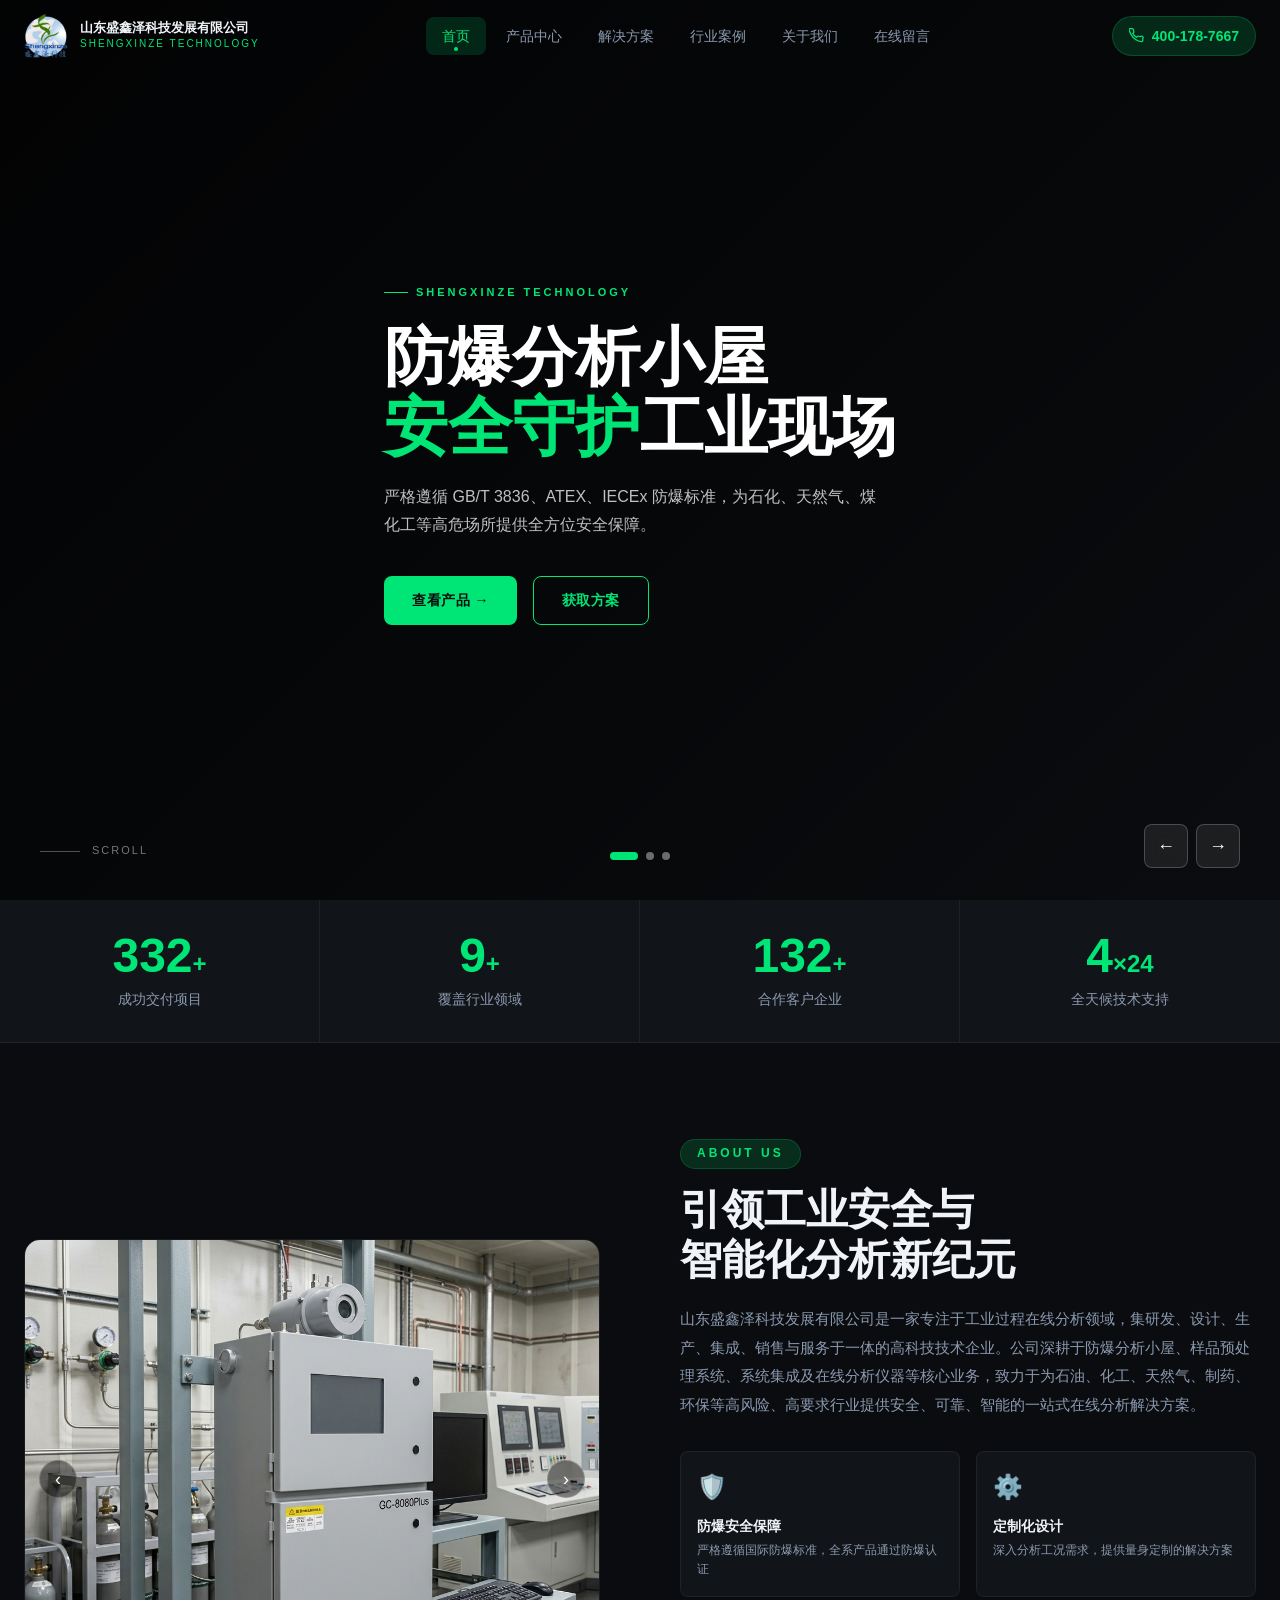
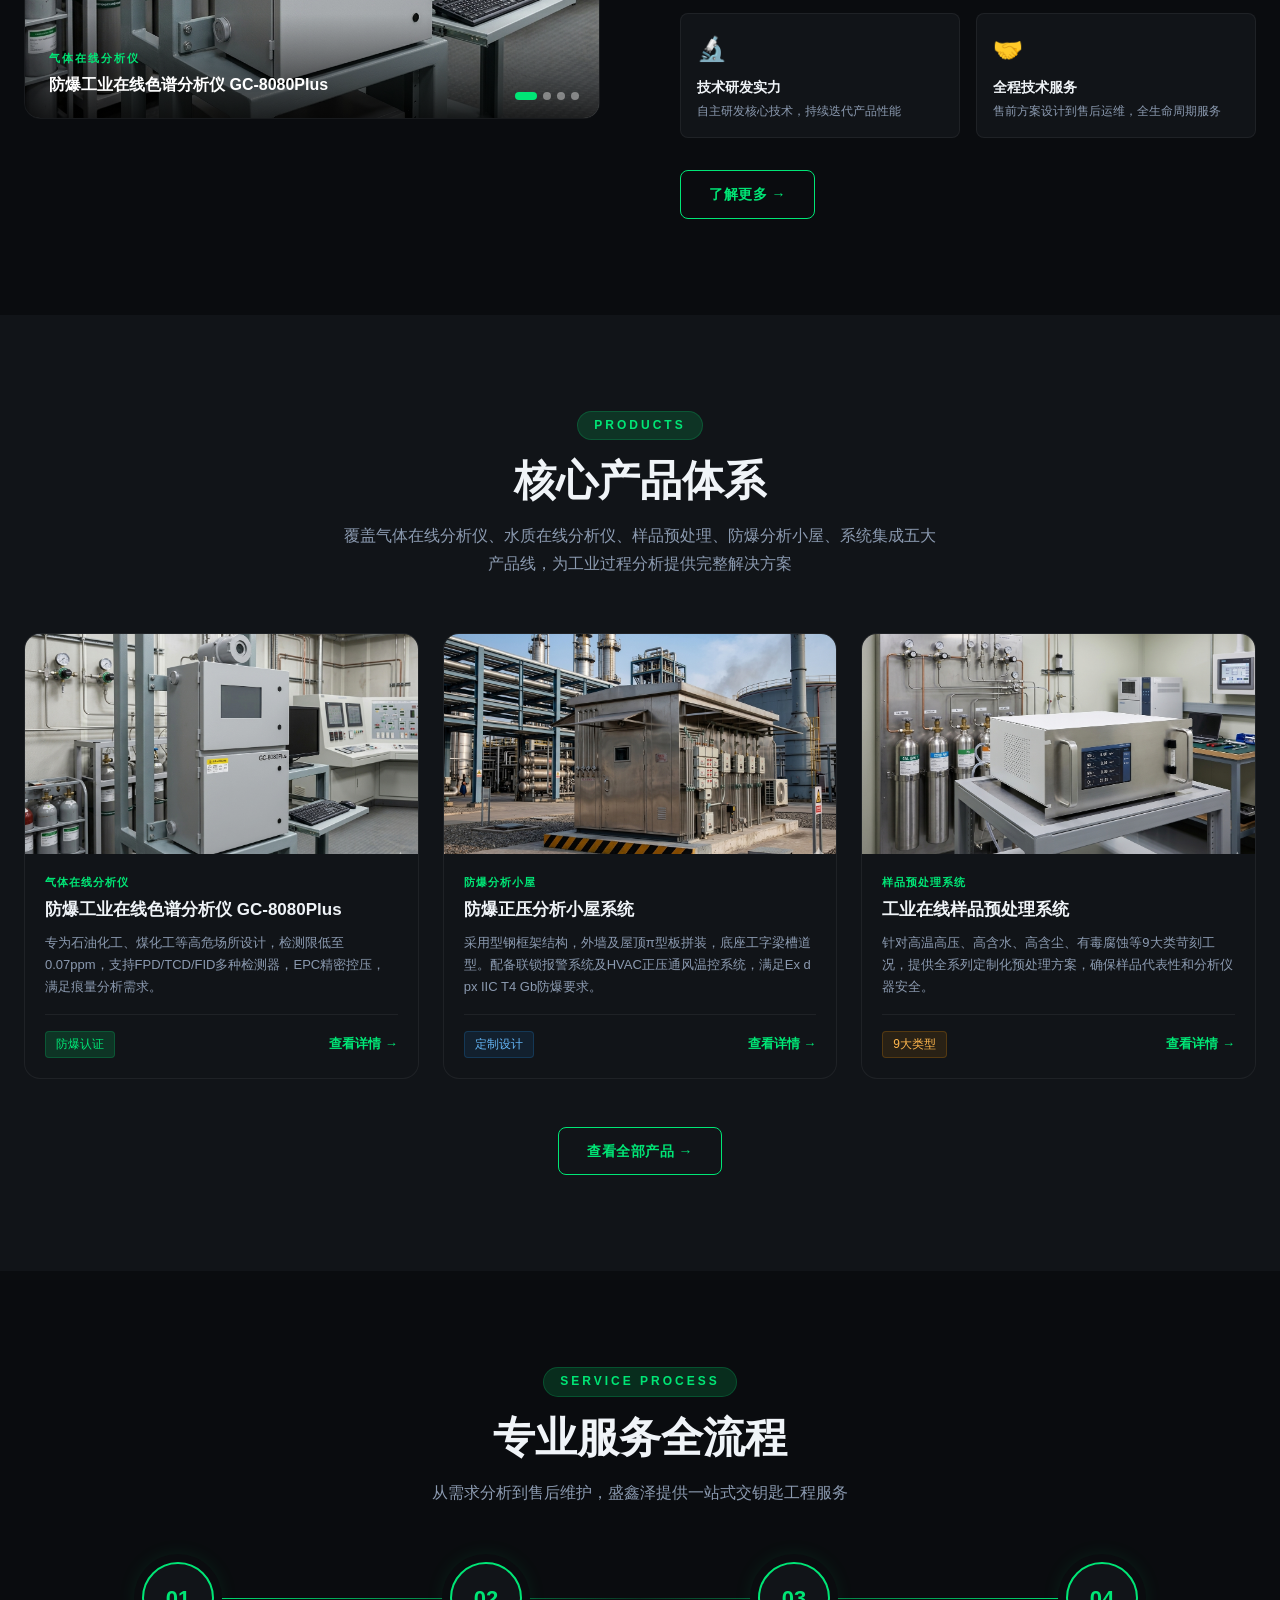
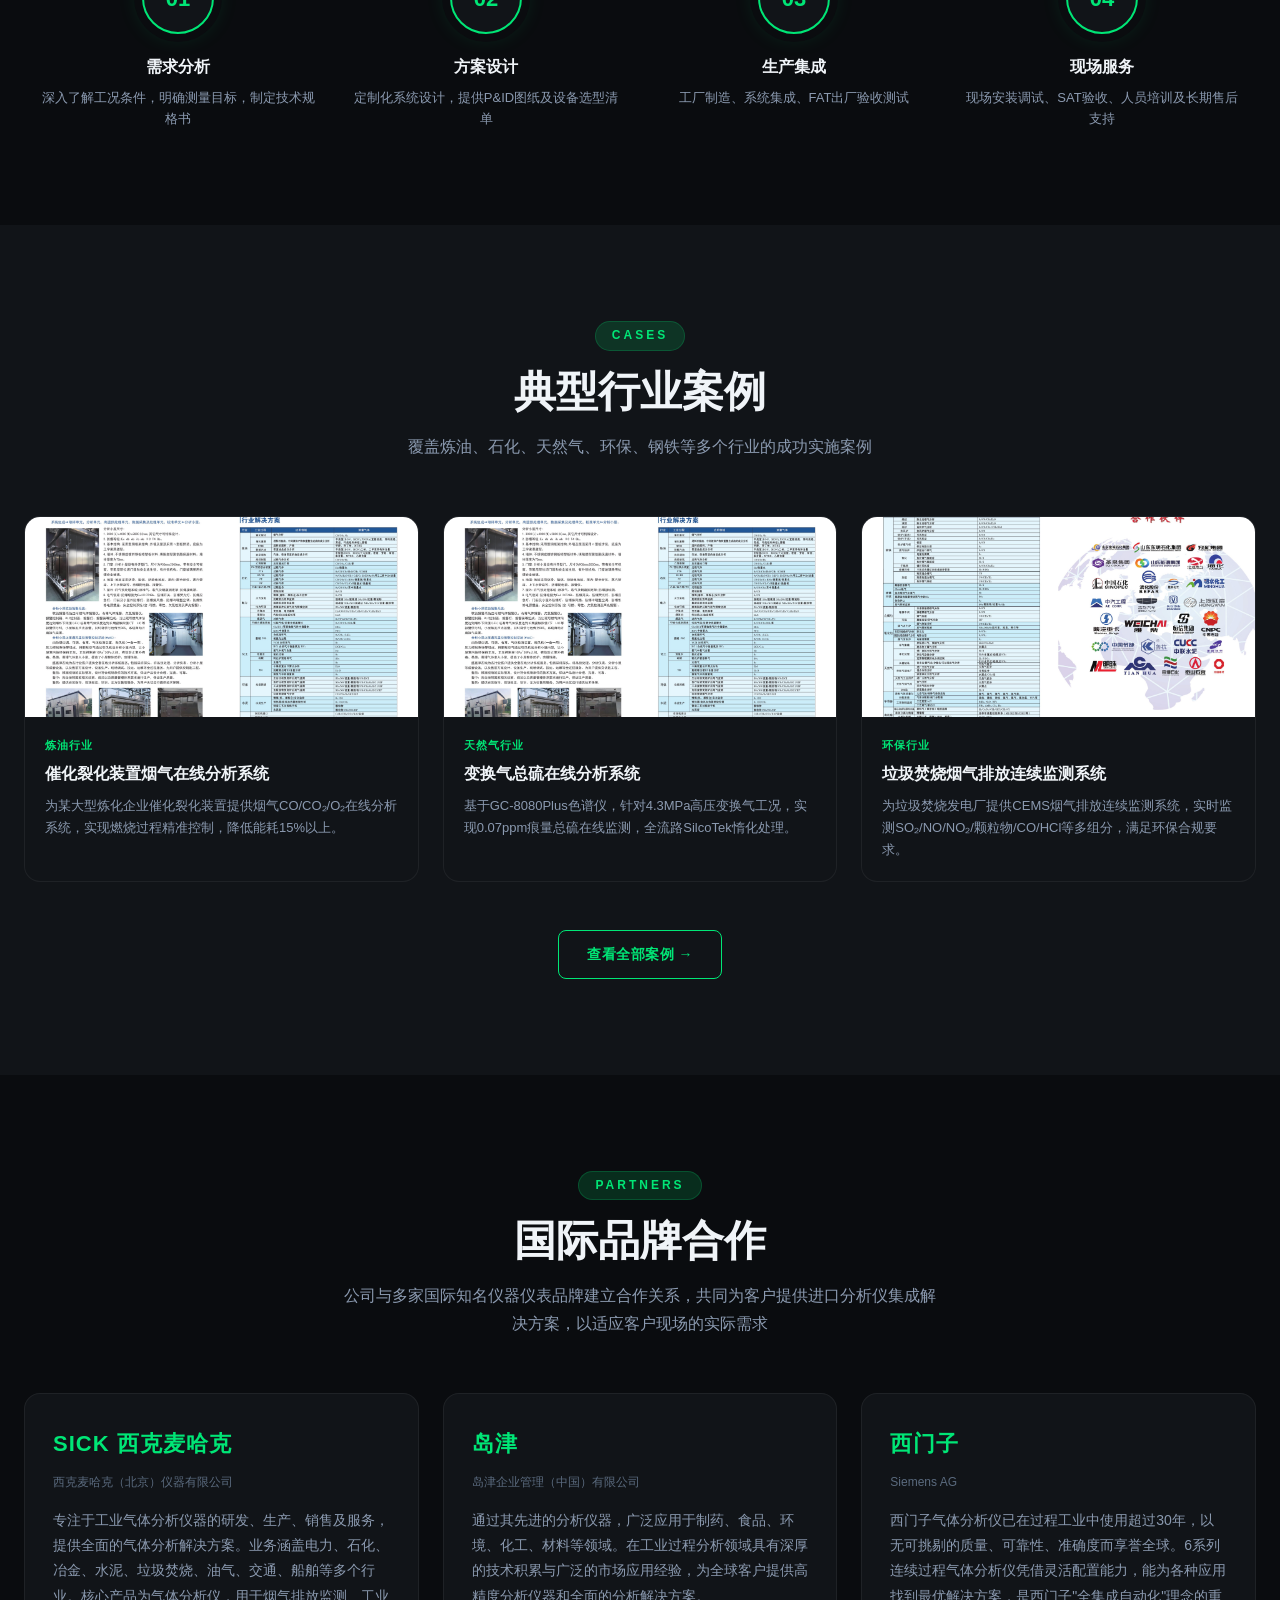
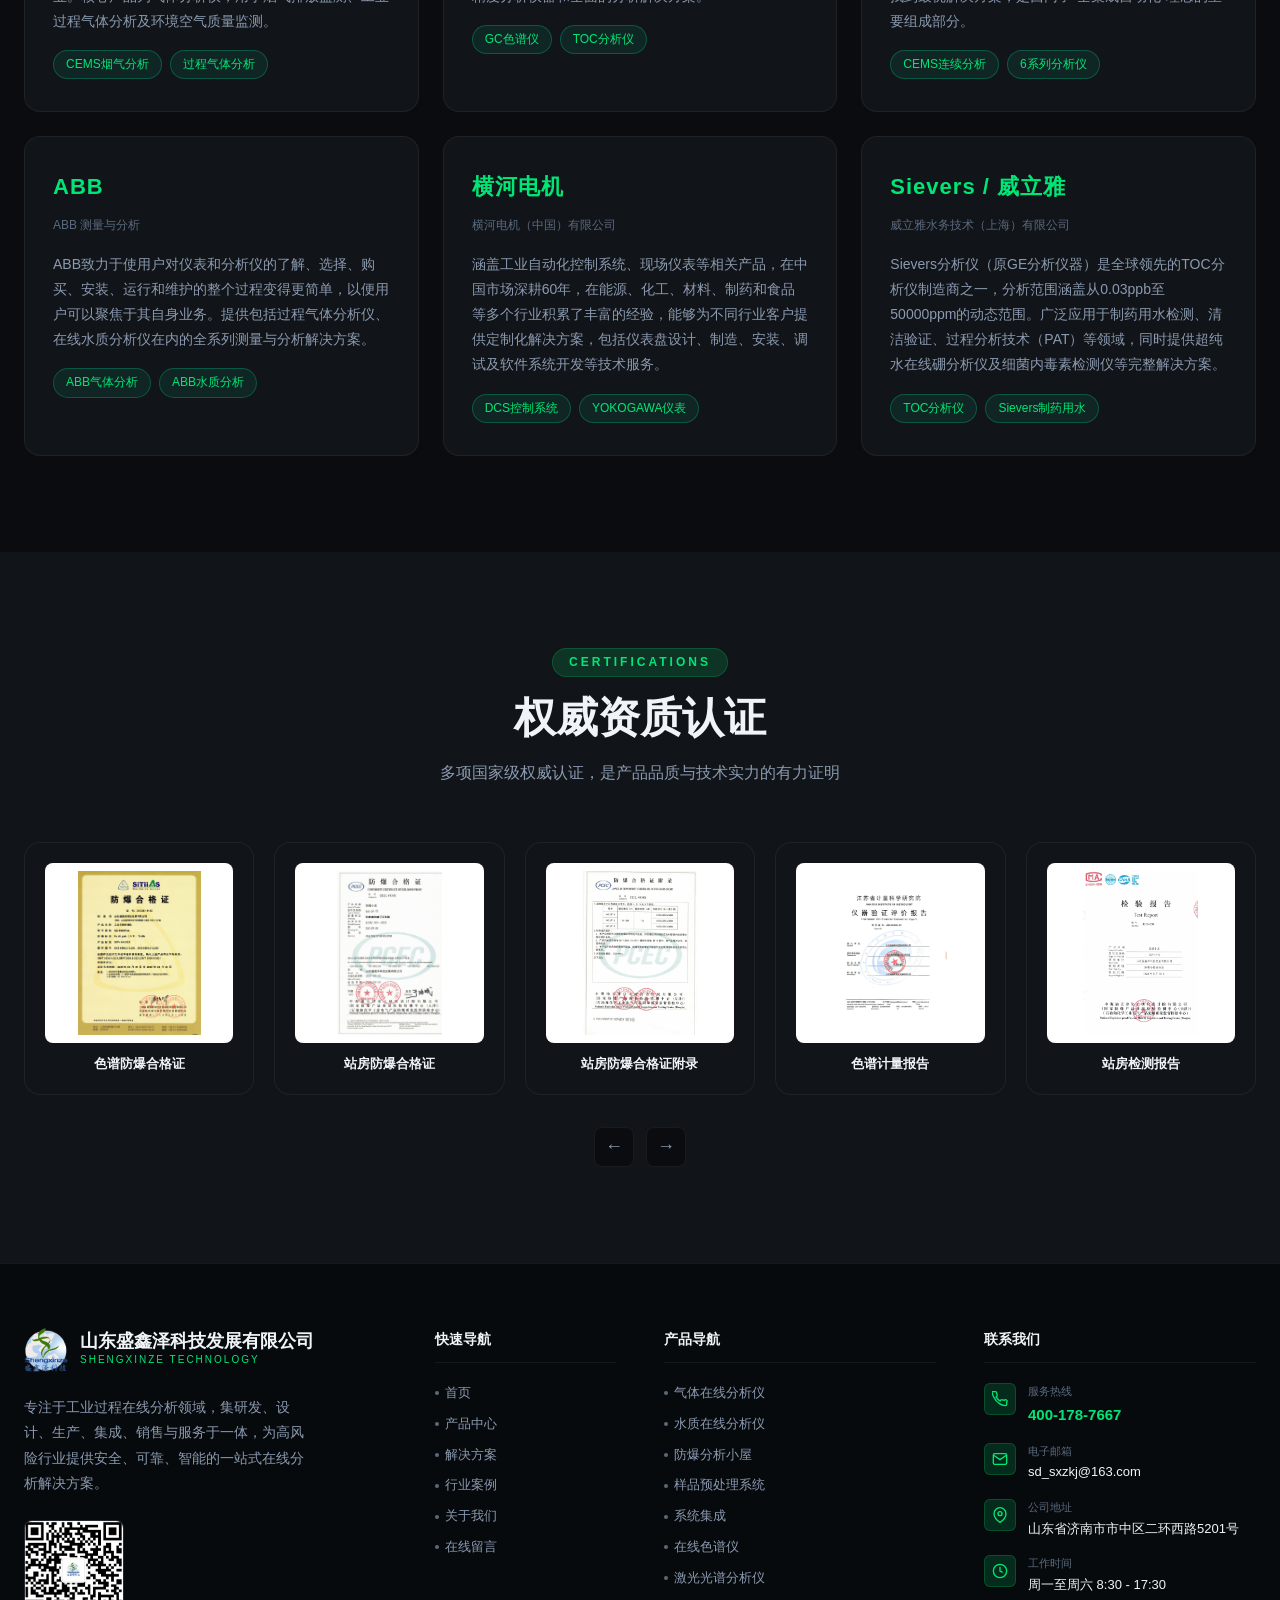
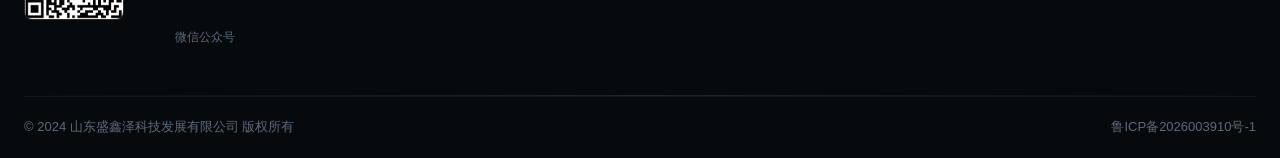
==== commit d76a92d4: "fix: 品牌授权代理改为品牌合作，调整相关描述文字" ====
--- a/index.html
+++ b/index.html
@@ -158,7 +158,7 @@
       .cert-slide-item { flex:0 0 calc(50% - 10px); }
     }
 
-    /* 国际品牌代理网格 */
+    /* 国际品牌合作网格 */
     .brands-grid {
       display: grid;
       grid-template-columns: repeat(3, 1fr);
@@ -478,13 +478,13 @@
   </div>
 </section>
 
-<!-- ===== 代理品牌 ===== -->
+<!-- ===== 品牌合作 ===== -->
 <section class="section" style="background:var(--bg-dark);">
   <div class="container">
     <div class="section-header fade-in">
       <div class="section-tag">PARTNERS</div>
-      <h2 class="section-title">国际品牌代理</h2>
-      <p class="section-subtitle">公司积极与国际知名品牌合作，提供进口分析仪集成解决方案，为客户提供多元化的选择方案，以适应客户现场的实际需求</p>
+      <h2 class="section-title">国际品牌合作</h2>
+      <p class="section-subtitle">公司与多家国际知名仪器仪表品牌建立合作关系，共同为客户提供进口分析仪集成解决方案，以适应客户现场的实际需求</p>
     </div>
     <div class="brands-grid fade-in">
 
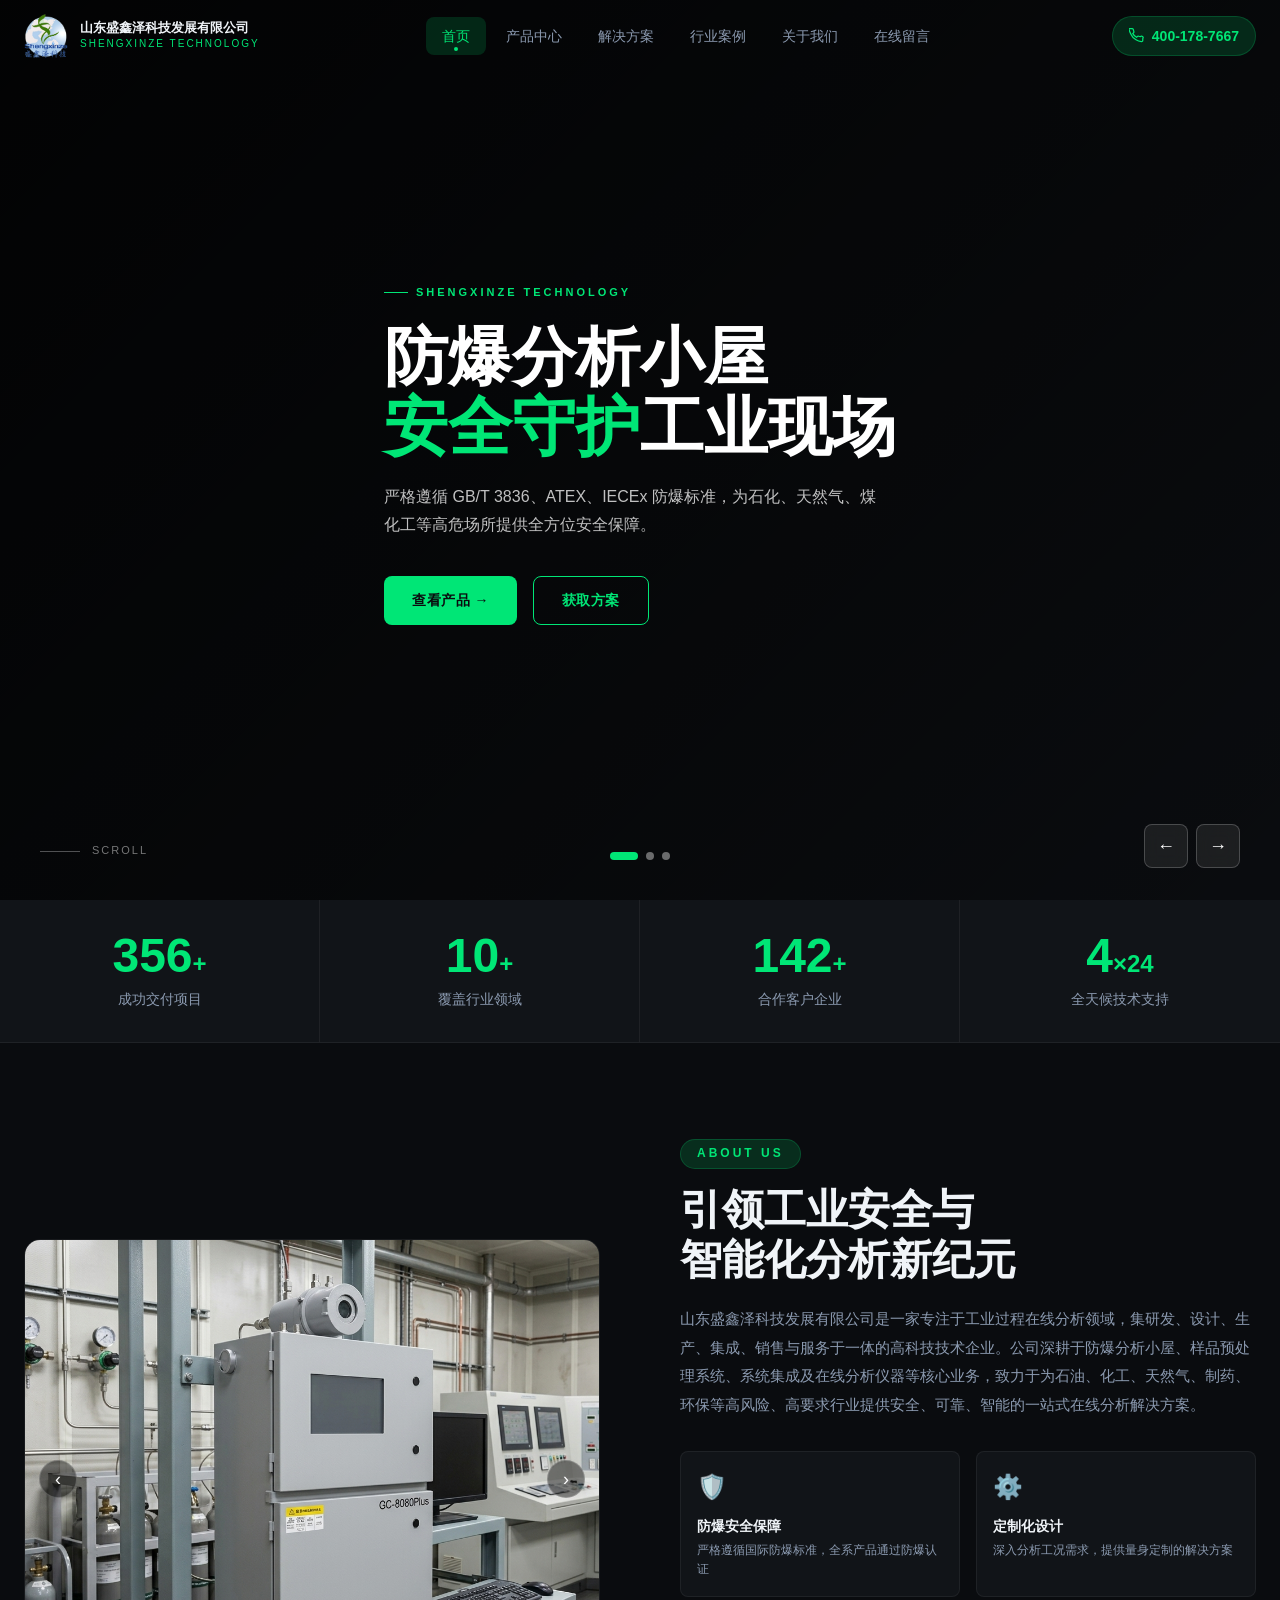
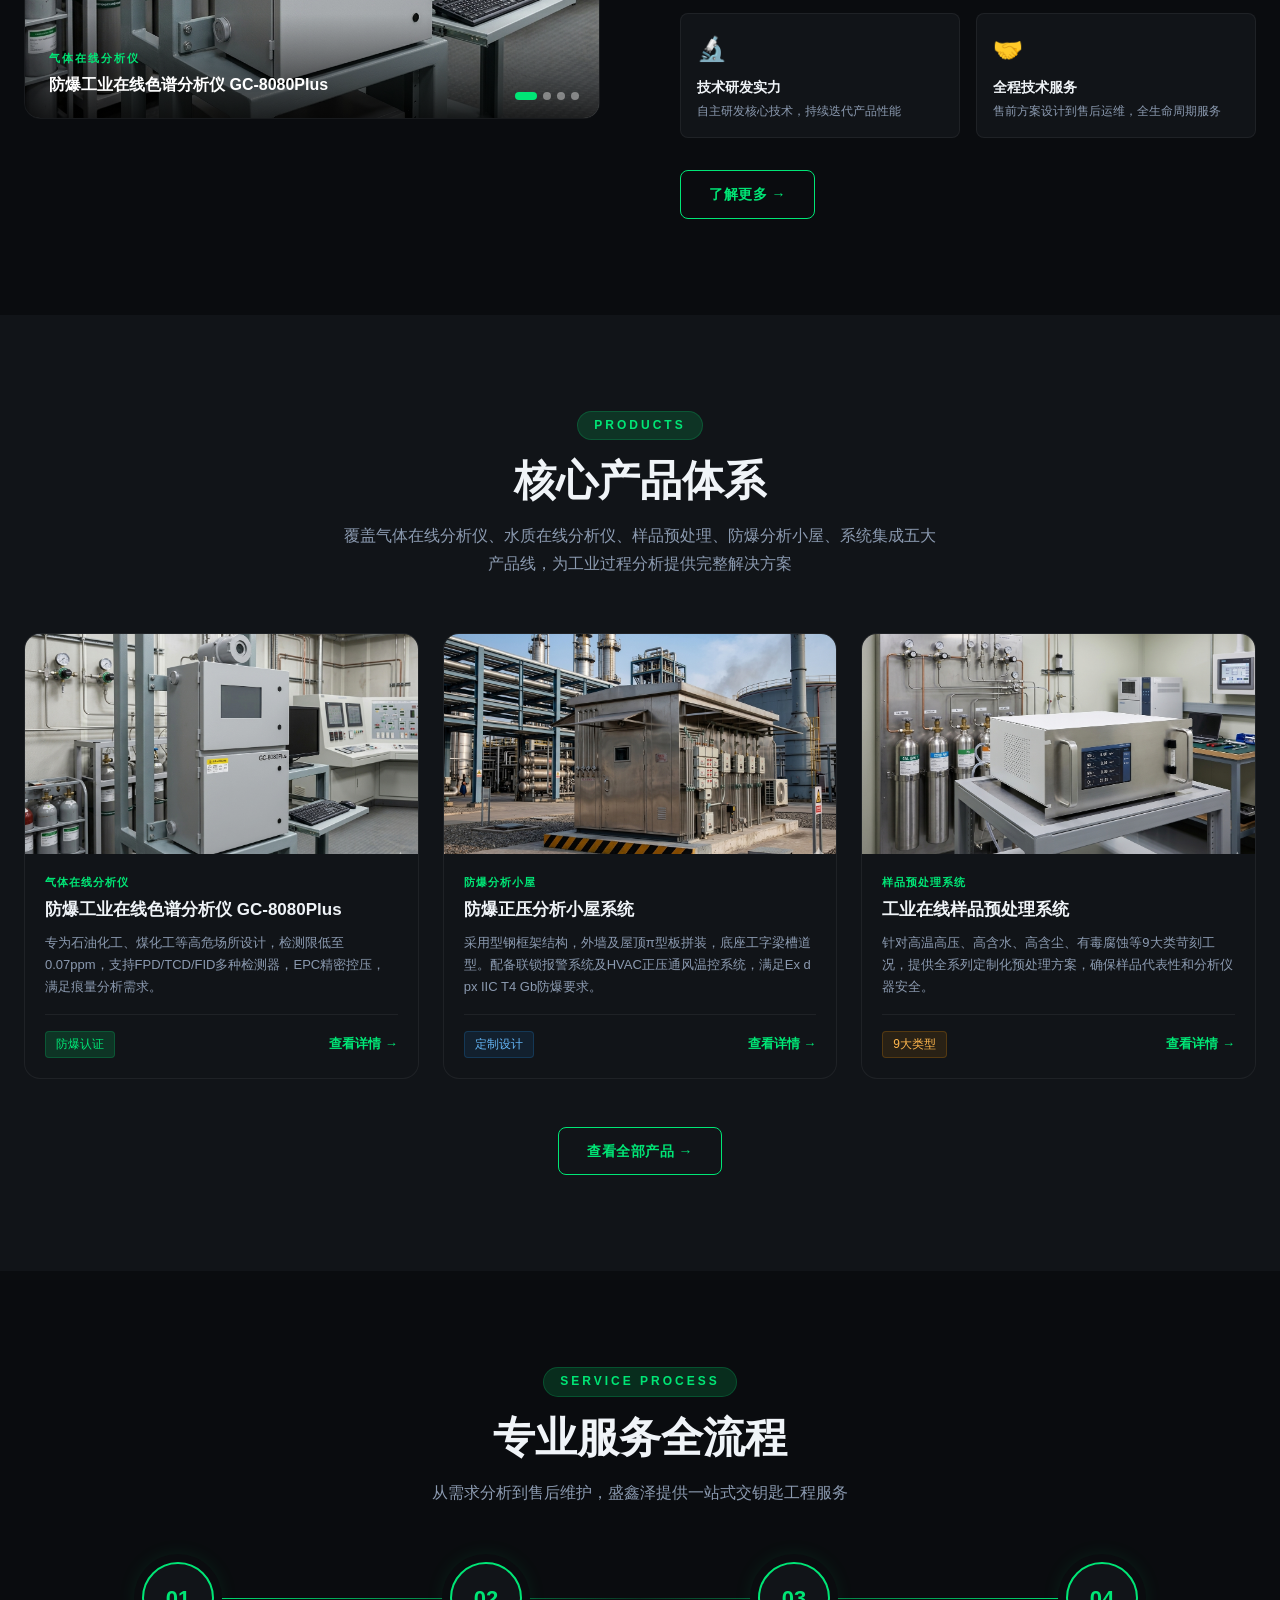
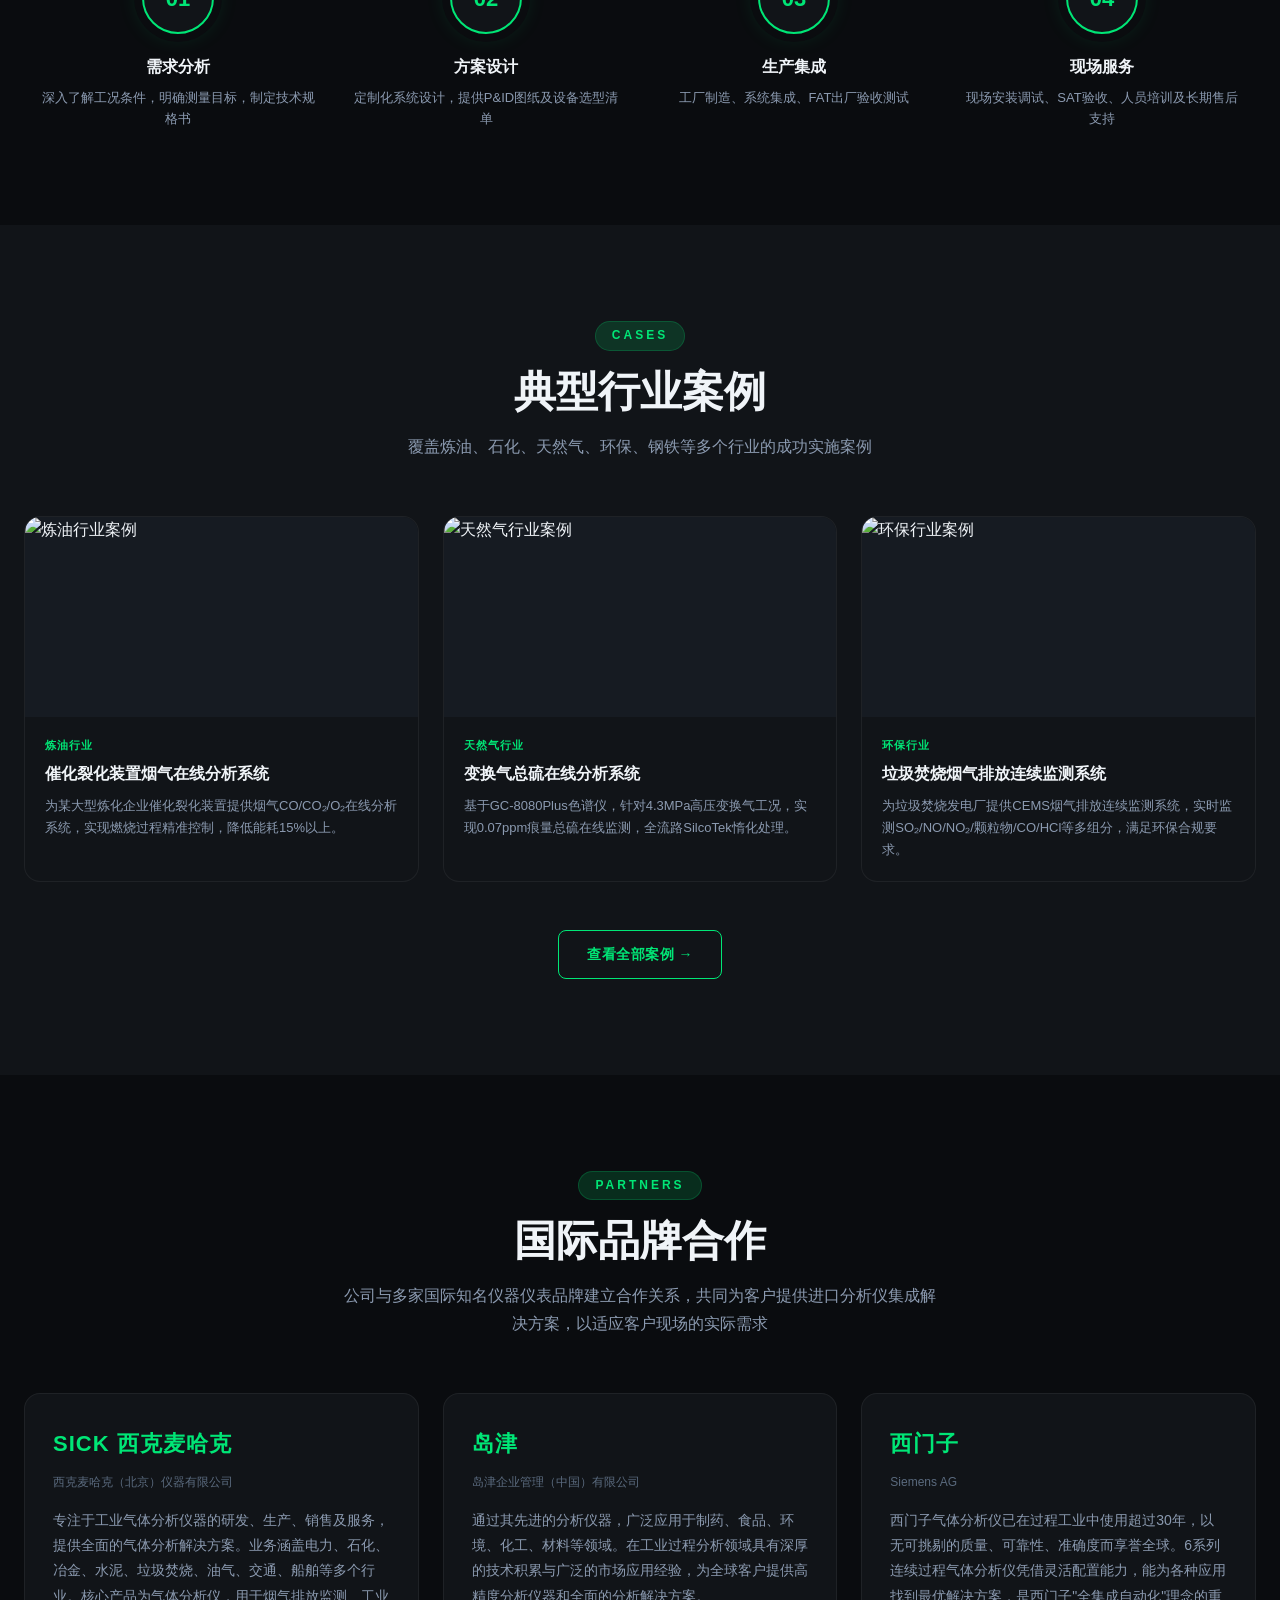
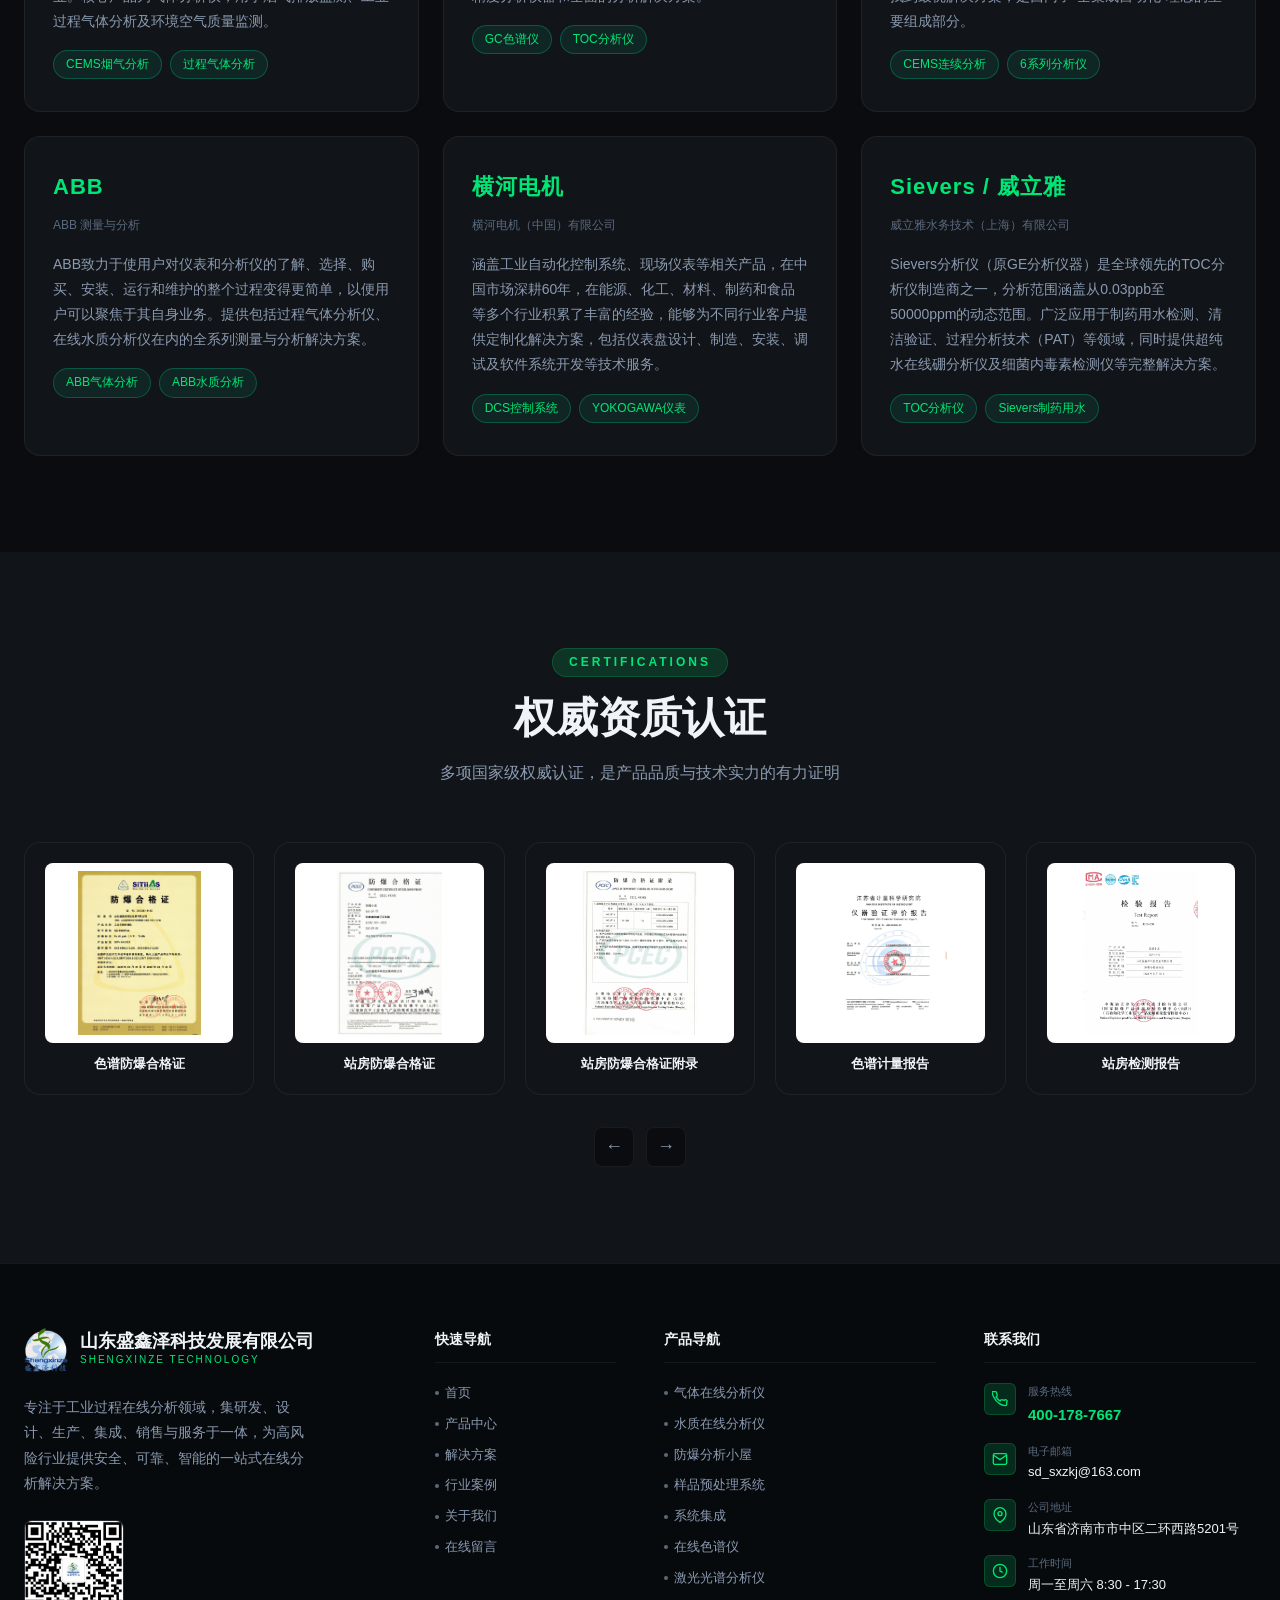
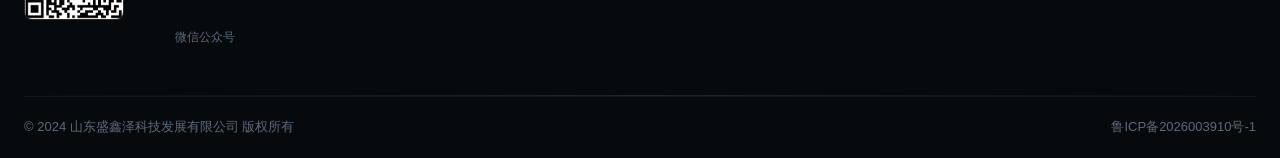
==== commit f72ab724: "fix: 首页行业案例三张配图替换为现有案例图片" ====
--- a/index.html
+++ b/index.html
@@ -448,7 +448,7 @@
     </div>
     <div class="grid-3">
       <div class="case-card fade-in">
-        <img src="assets/images/page5.jpg" alt="炼油行业案例" class="case-card-img">
+        <img src="assets/images/cases/case1_refinery.jpg" alt="炼油行业案例" class="case-card-img">
         <div class="case-card-body">
           <div class="case-card-industry">炼油行业</div>
           <h3 class="case-card-title">催化裂化装置烟气在线分析系统</h3>
@@ -456,7 +456,7 @@
         </div>
       </div>
       <div class="case-card fade-in fade-in-delay-1">
-        <img src="assets/images/page5.jpg" alt="天然气行业案例" class="case-card-img">
+        <img src="assets/images/cases/case2_sulfur.jpg" alt="天然气行业案例" class="case-card-img">
         <div class="case-card-body">
           <div class="case-card-industry">天然气行业</div>
           <h3 class="case-card-title">变换气总硫在线分析系统</h3>
@@ -464,7 +464,7 @@
         </div>
       </div>
       <div class="case-card fade-in fade-in-delay-2">
-        <img src="assets/images/page6.jpg" alt="环保行业案例" class="case-card-img">
+        <img src="assets/images/cases/case3_cems.jpg" alt="环保行业案例" class="case-card-img">
         <div class="case-card-body">
           <div class="case-card-industry">环保行业</div>
           <h3 class="case-card-title">垃圾焚烧烟气排放连续监测系统</h3>
